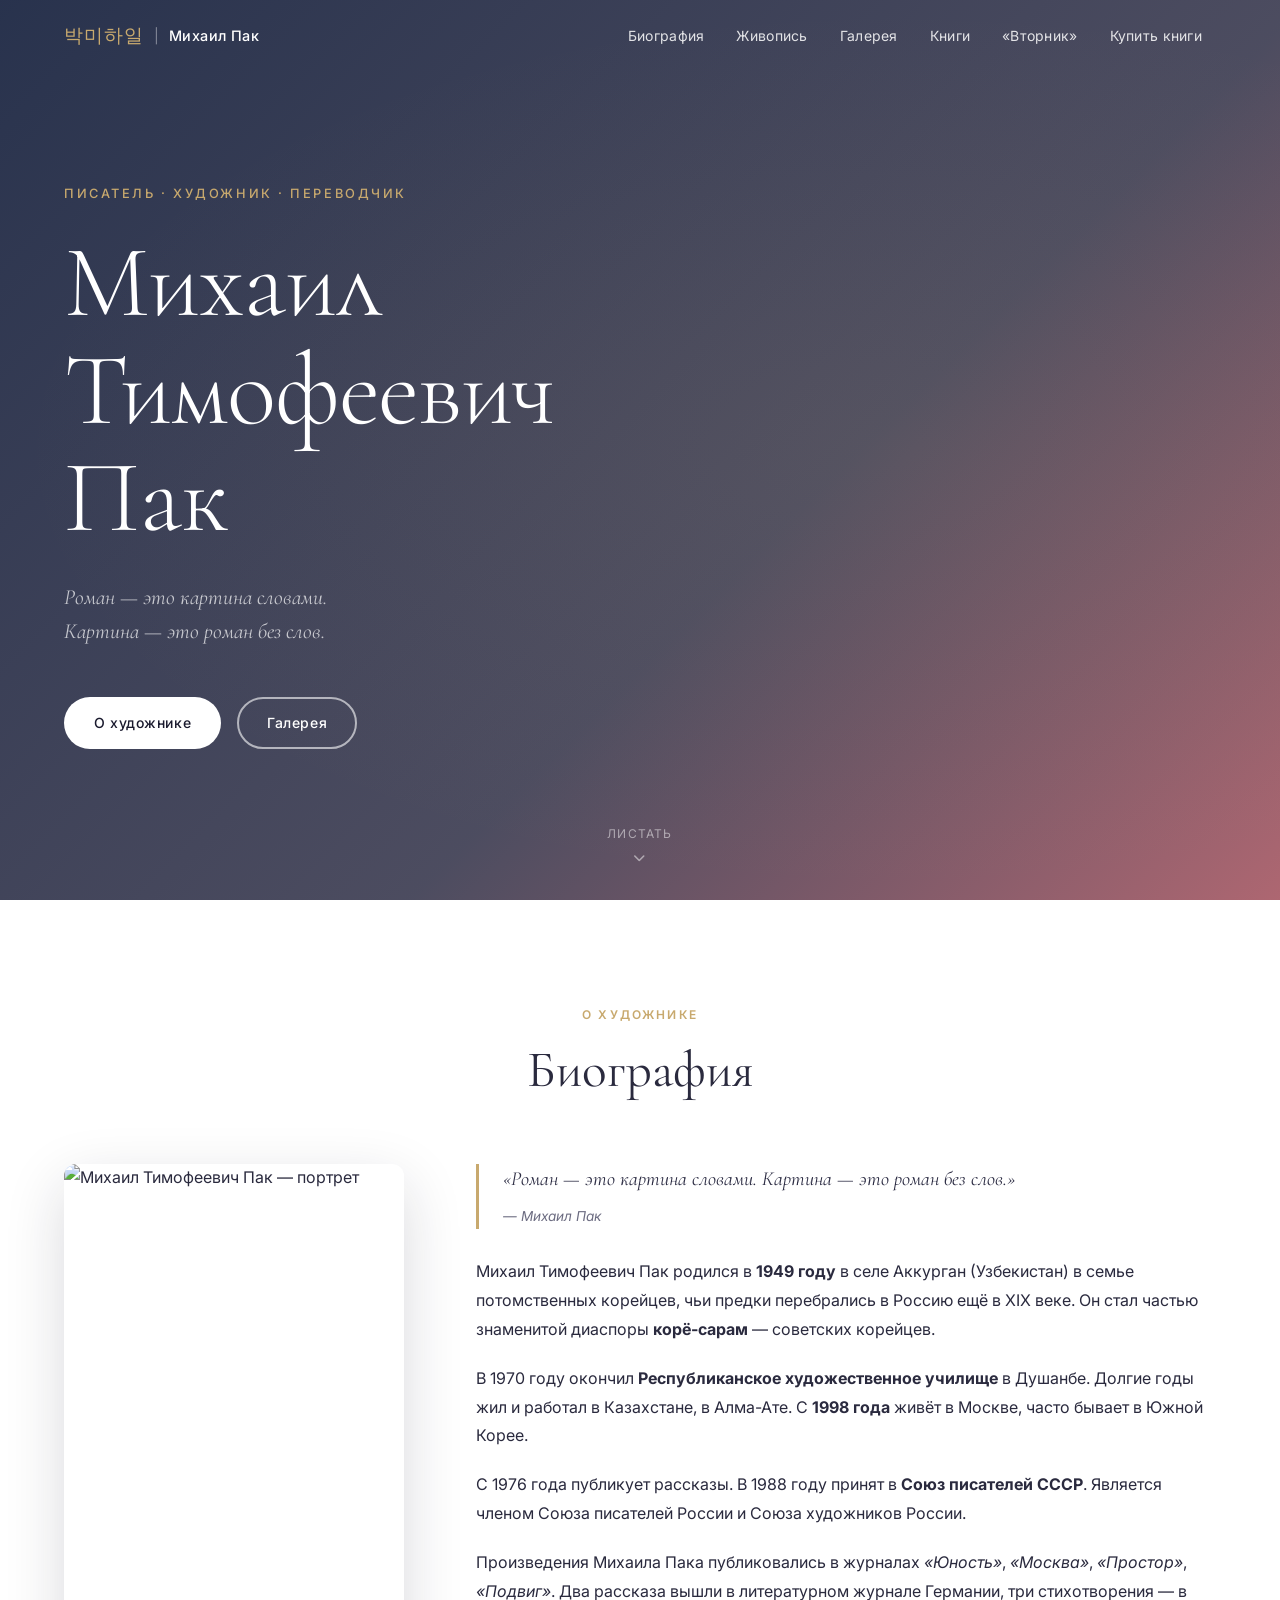
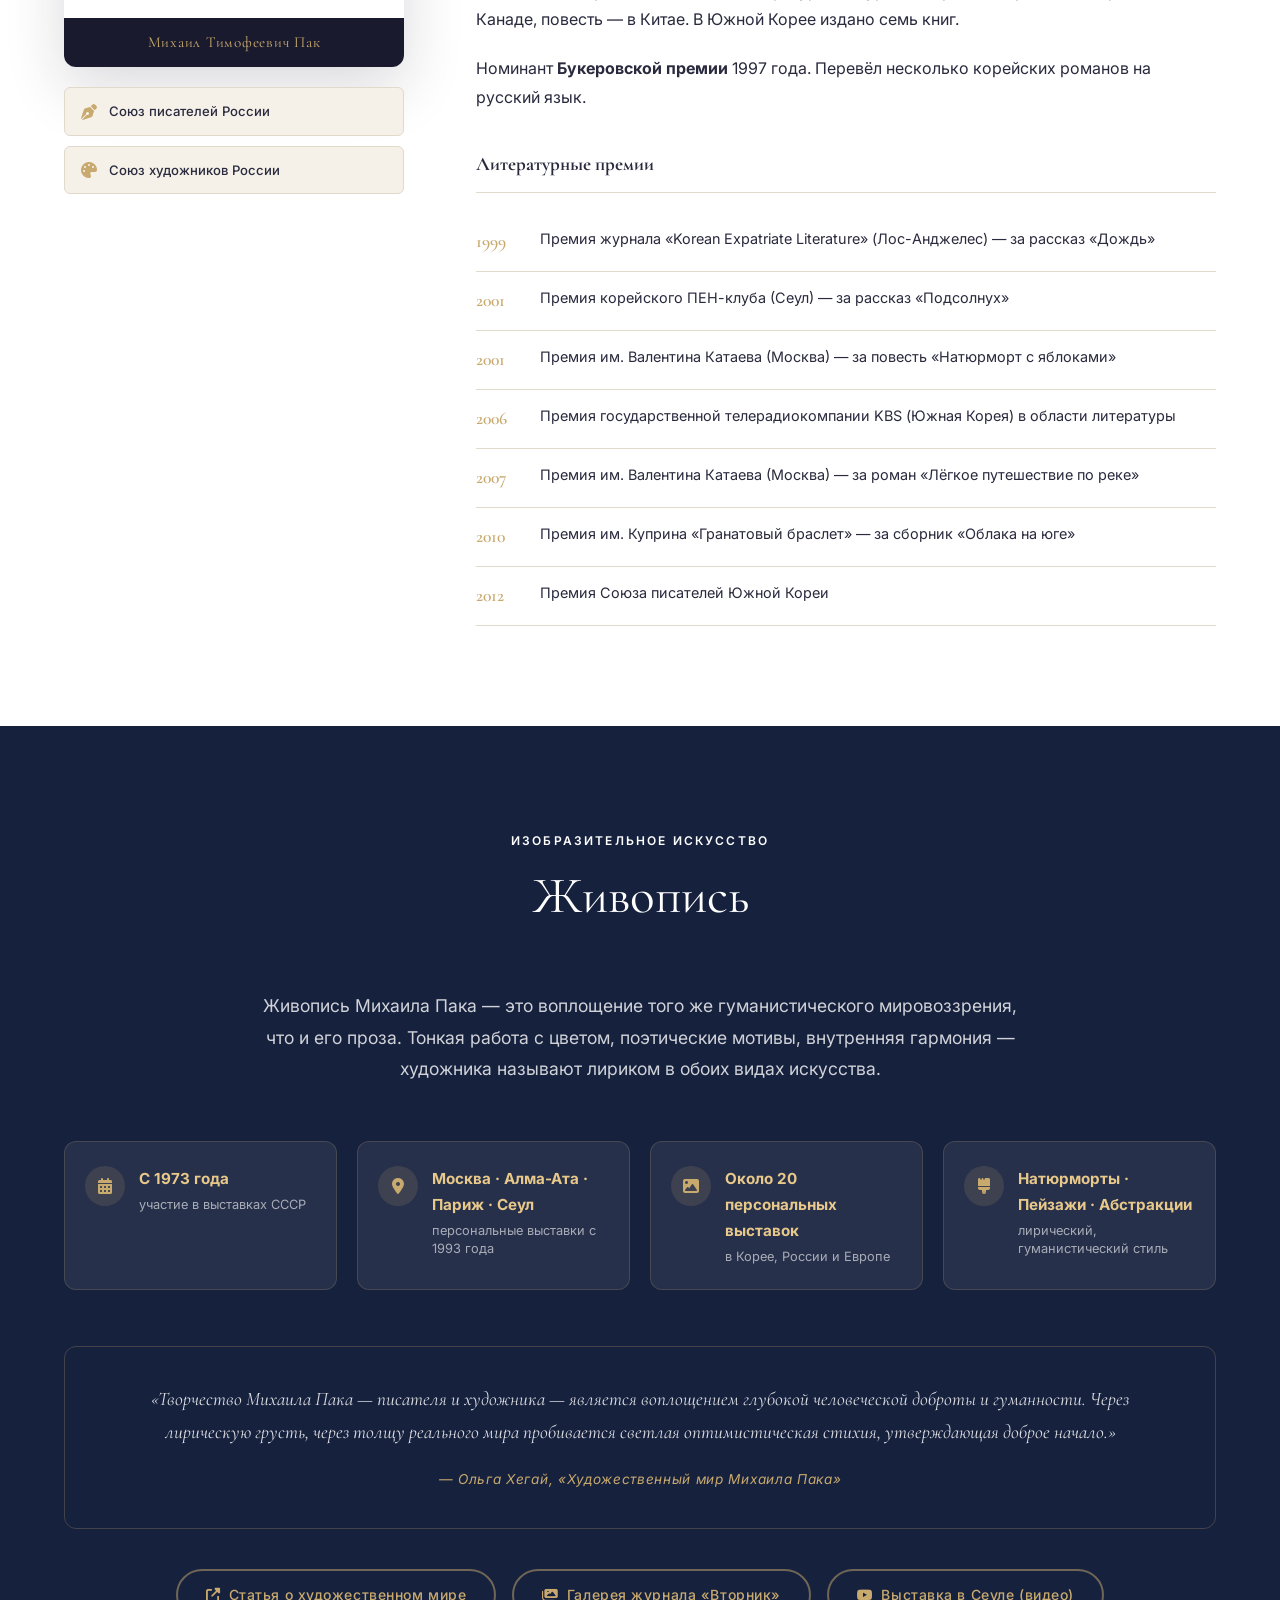
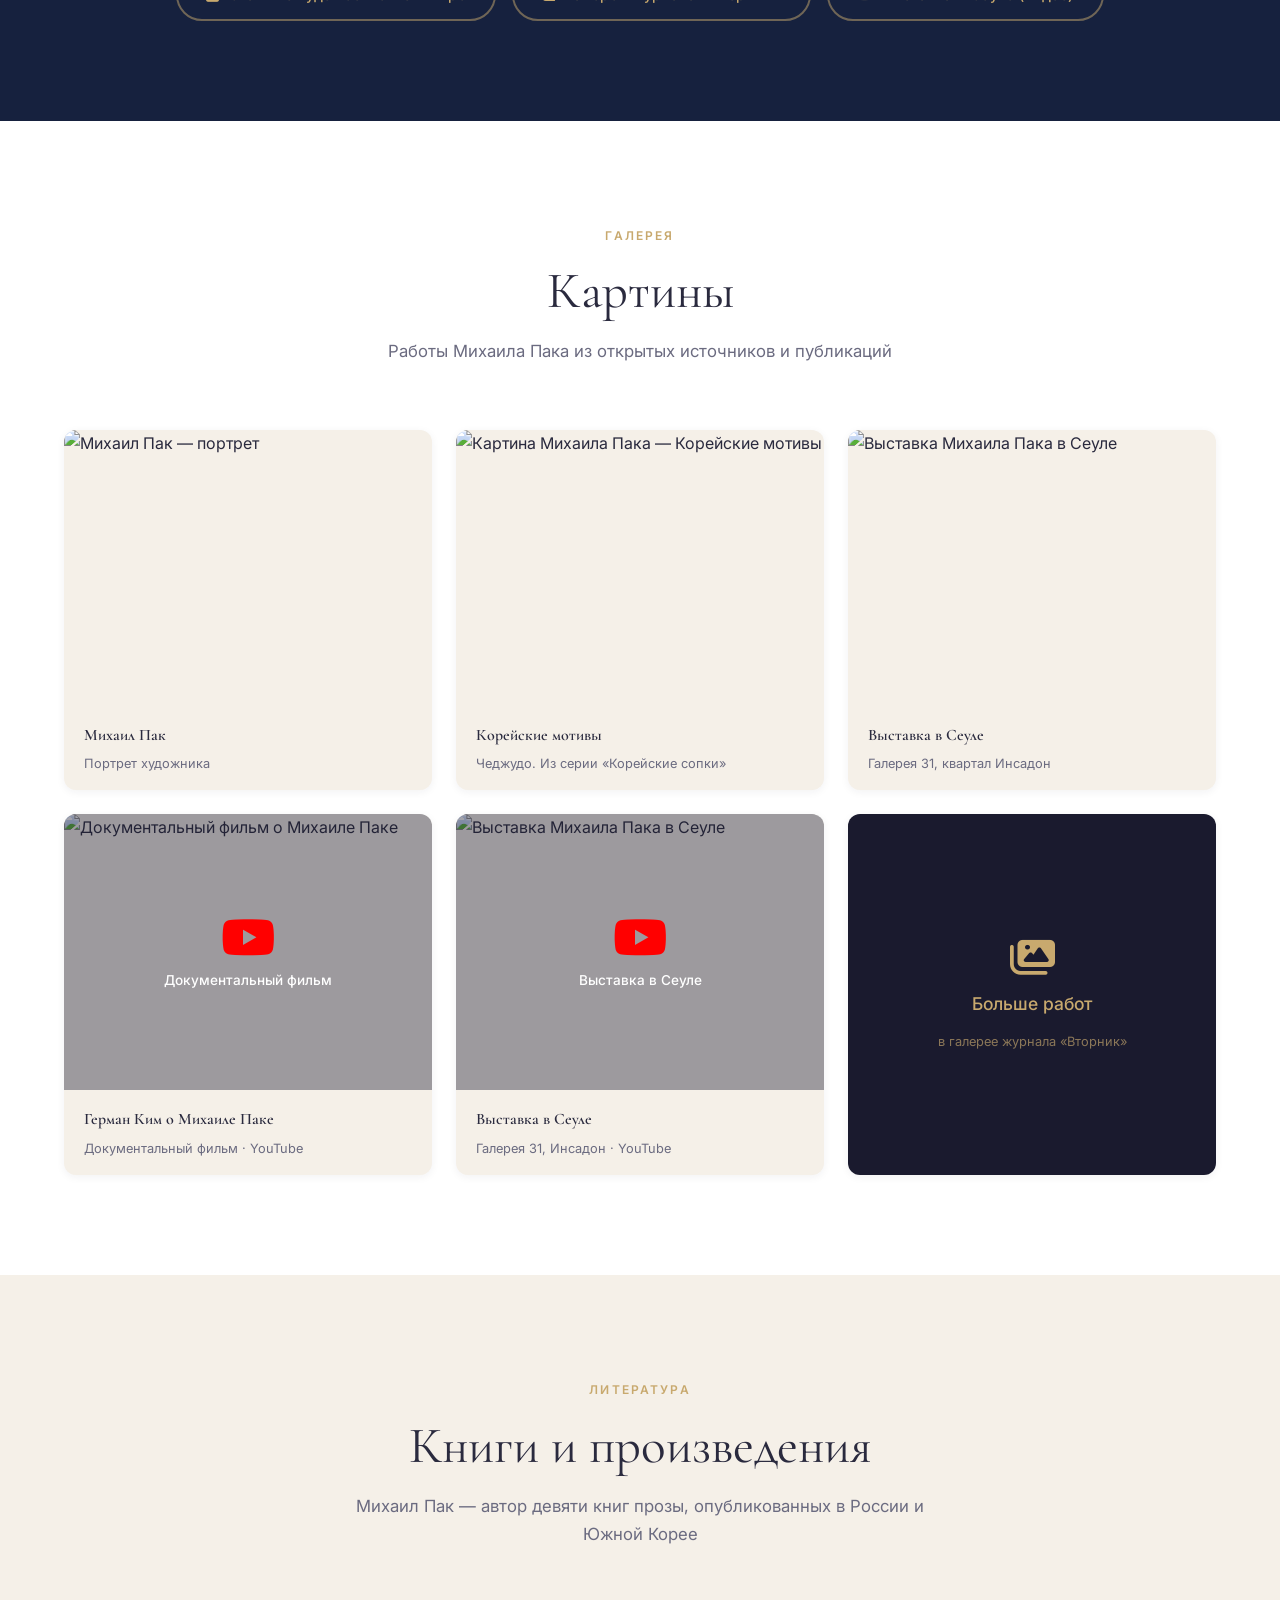
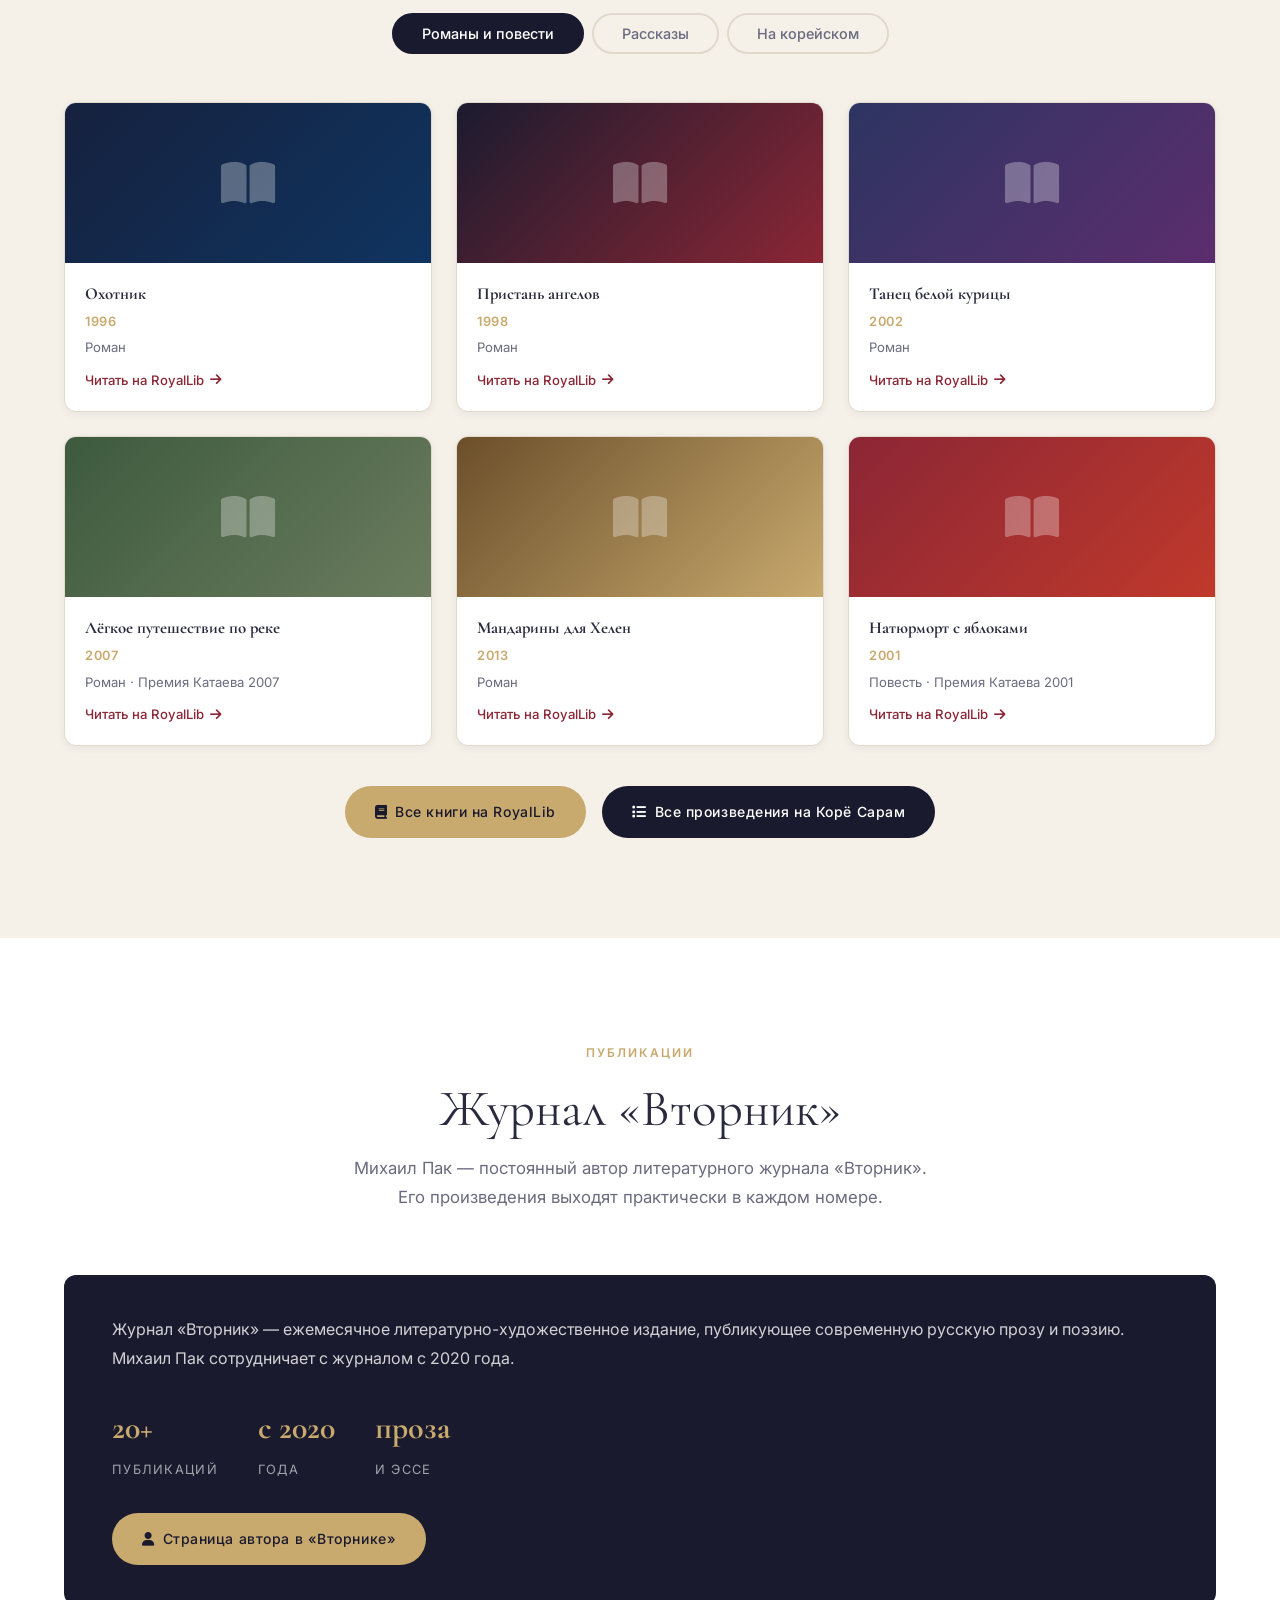
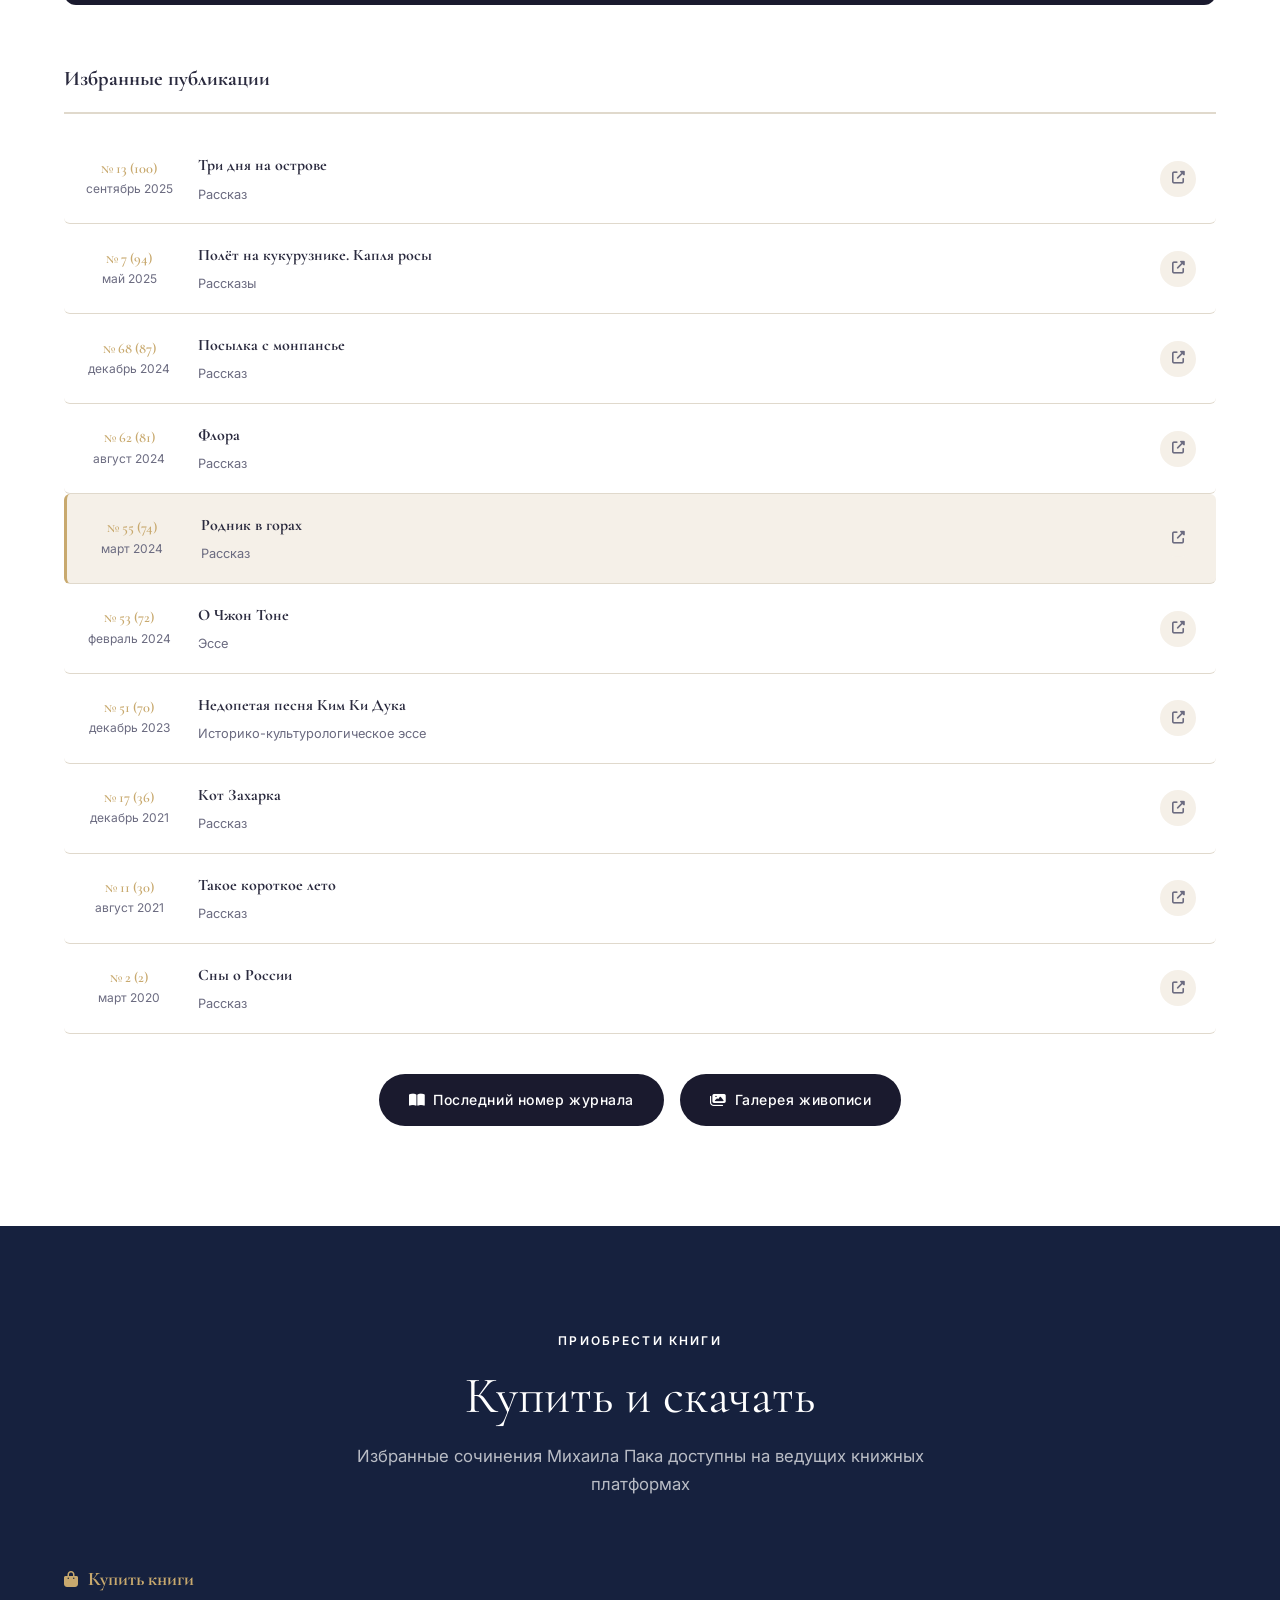
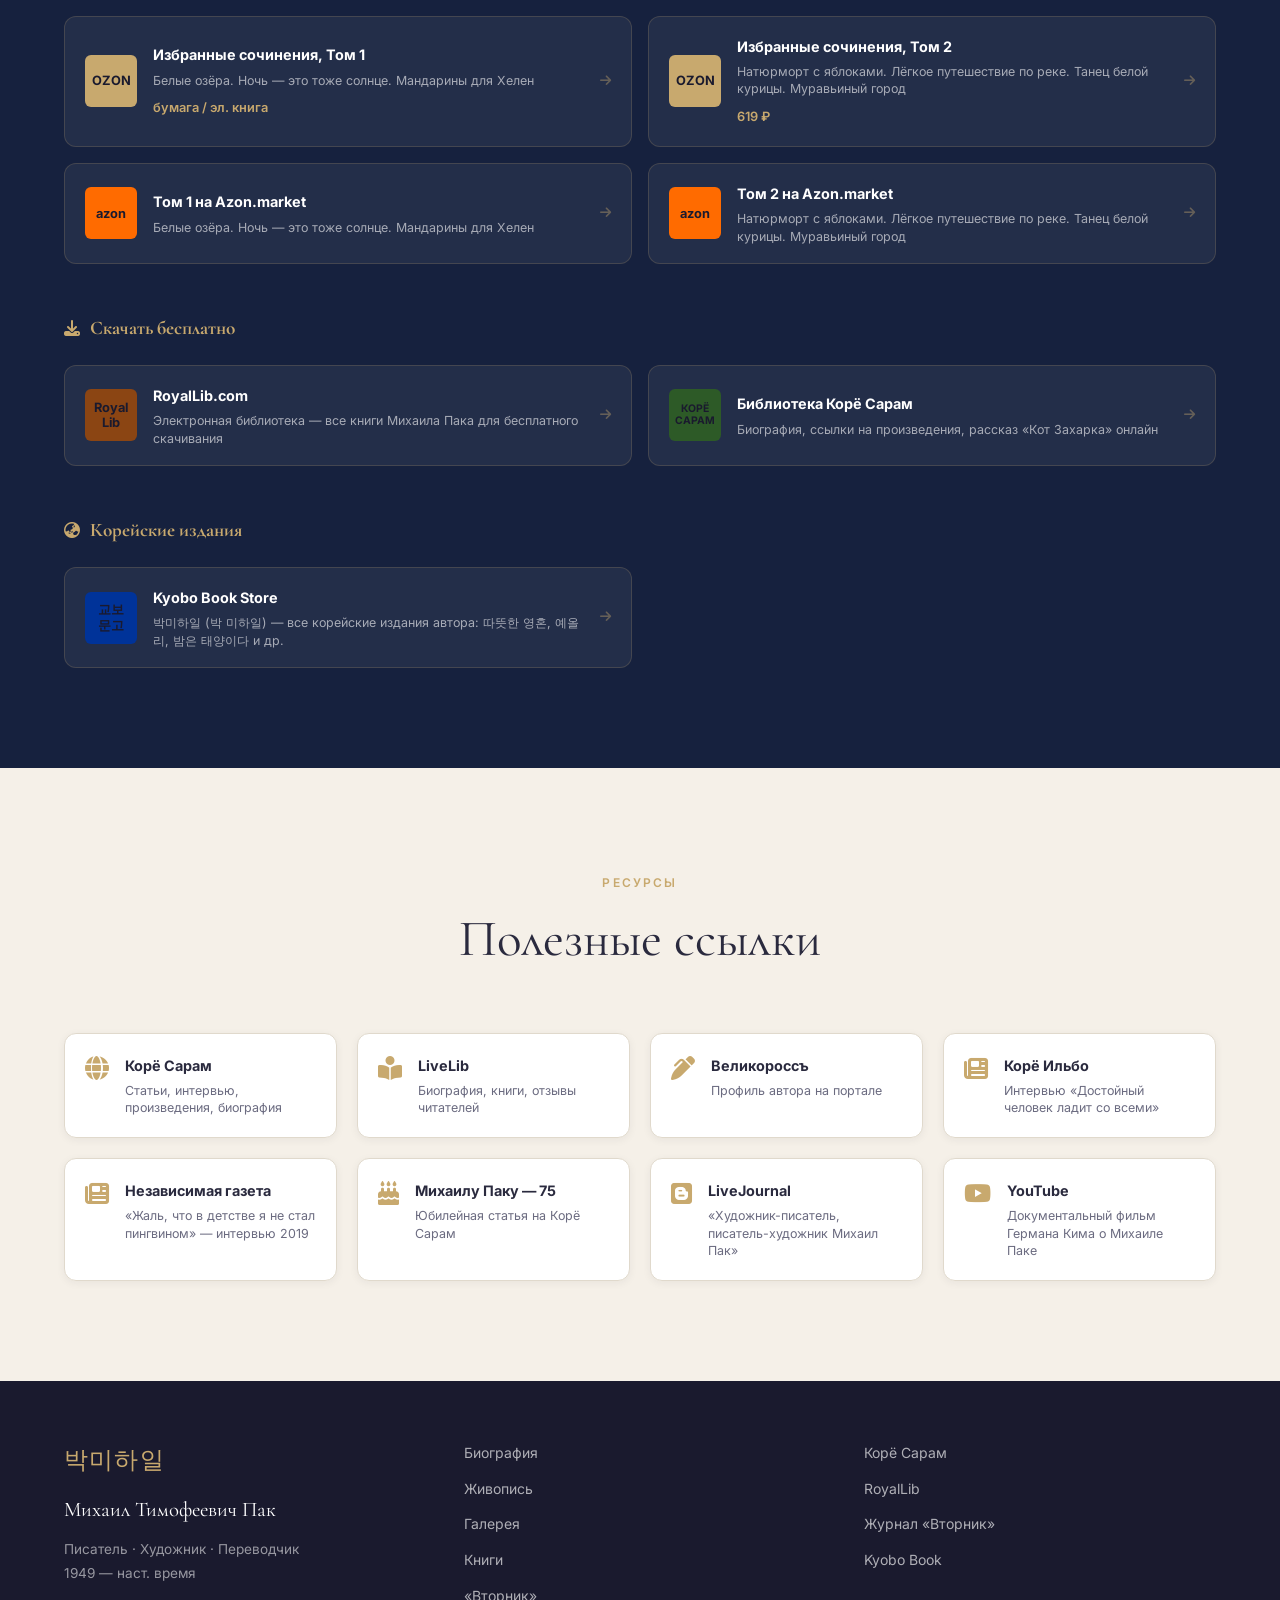
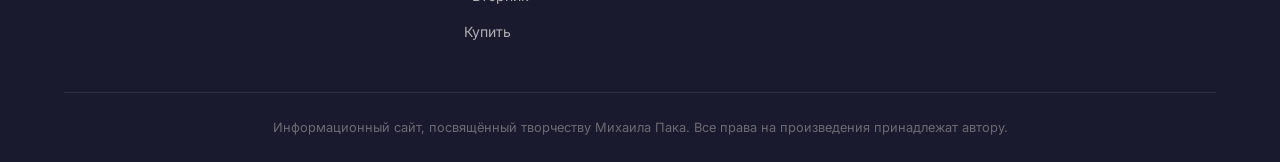
==== index.html @ 11040a07 "Initial commit: сайт-портфолио Михаила Пака (писатель и художник) Co-authored-by: Qwen-Coder <qwen-c" ====
<!DOCTYPE html>
<html lang="ru">
<head>
  <meta charset="UTF-8" />
  <meta name="viewport" content="width=device-width, initial-scale=1.0" />
  <title>Михаил Пак — писатель и художник</title>
  <meta name="description" content="Михаил Тимофеевич Пак — российский корейский писатель и художник. Биография, галерея картин, литературные произведения, ссылки на публикации.">
  <link rel="preconnect" href="https://fonts.googleapis.com">
  <link rel="preconnect" href="https://fonts.gstatic.com" crossorigin>
  <link href="https://fonts.googleapis.com/css2?family=Cormorant+Garamond:ital,wght@0,300;0,400;0,500;0,600;1,300;1,400&family=Inter:wght@300;400;500;600&display=swap" rel="stylesheet">
  <link rel="stylesheet" href="https://cdn.jsdelivr.net/npm/@fortawesome/fontawesome-free@6.4.0/css/all.min.css">
  <link rel="stylesheet" href="css/style.css">
</head>
<body>

  <!-- NAVIGATION -->
  <header class="site-header" id="site-header">
    <nav class="nav-container">
      <a href="#hero" class="nav-logo">
        <span class="logo-kr">박미하일</span>
        <span class="logo-sep">|</span>
        <span class="logo-ru">Михаил Пак</span>
      </a>
      <button class="nav-toggle" id="nav-toggle" aria-label="Открыть меню">
        <span></span><span></span><span></span>
      </button>
      <ul class="nav-menu" id="nav-menu">
        <li><a href="#about" class="nav-link">Биография</a></li>
        <li><a href="#art" class="nav-link">Живопись</a></li>
        <li><a href="#gallery" class="nav-link">Галерея</a></li>
        <li><a href="#books" class="nav-link">Книги</a></li>
        <li><a href="#vtornik" class="nav-link">«Вторник»</a></li>
        <li><a href="#buy" class="nav-link">Купить книги</a></li>
      </ul>
    </nav>
  </header>

  <!-- HERO -->
  <section class="hero" id="hero">
    <div class="hero-overlay"></div>
    <div class="hero-content">
      <p class="hero-tag">Писатель · Художник · Переводчик</p>
      <h1 class="hero-title">Михаил<br>Тимофеевич<br>Пак</h1>
      <p class="hero-sub">Роман — это картина словами.<br>Картина — это роман без слов.</p>
      <div class="hero-cta">
        <a href="#about" class="btn btn-light">О художнике</a>
        <a href="#gallery" class="btn btn-outline">Галерея</a>
      </div>
    </div>
    <div class="hero-scroll">
      <span>Листать</span>
      <i class="fas fa-chevron-down"></i>
    </div>
  </section>

  <!-- ABOUT -->
  <section class="section" id="about">
    <div class="container">
      <div class="section-header">
        <span class="section-tag">О художнике</span>
        <h2 class="section-title">Биография</h2>
      </div>
      <div class="about-grid">
        <div class="about-photo-col">
          <div class="about-photo-wrap">
            <img
              src="https://static.wixstatic.com/media/1dc050_b9bcbd909fa649528b1a3ca0d6bbe82b~mv2.jpg/v1/fill/w_420,h_600,al_c,q_85/Freckes.webp"
              alt="Михаил Тимофеевич Пак — портрет"
              class="about-photo"
              loading="lazy"
            />
            <div class="about-photo-caption">Михаил Тимофеевич Пак</div>
          </div>
          <div class="about-badges">
            <div class="badge">
              <i class="fas fa-pen-nib"></i>
              <span>Союз писателей России</span>
            </div>
            <div class="badge">
              <i class="fas fa-palette"></i>
              <span>Союз художников России</span>
            </div>
          </div>
        </div>

        <div class="about-text-col">
          <div class="about-quote">
            <blockquote>«Роман — это картина словами. Картина — это роман без слов.»</blockquote>
            <cite>— Михаил Пак</cite>
          </div>

          <p>Михаил Тимофеевич Пак родился в <strong>1949 году</strong> в селе Аккурган (Узбекистан) в семье потомственных корейцев, чьи предки перебрались в Россию ещё в XIX веке. Он стал частью знаменитой диаспоры <strong>корё-сарам</strong> — советских корейцев.</p>

          <p>В 1970 году окончил <strong>Республиканское художественное училище</strong> в Душанбе. Долгие годы жил и работал в Казахстане, в Алма-Ате. С <strong>1998 года</strong> живёт в Москве, часто бывает в Южной Корее.</p>

          <p>С 1976 года публикует рассказы. В 1988 году принят в <strong>Союз писателей СССР</strong>. Является членом Союза писателей России и Союза художников России.</p>

          <p>Произведения Михаила Пака публиковались в журналах <em>«Юность»</em>, <em>«Москва»</em>, <em>«Простор»</em>, <em>«Подвиг»</em>. Два рассказа вышли в литературном журнале Германии, три стихотворения — в Канаде, повесть — в Китае. В Южной Корее издано семь книг.</p>

          <p>Номинант <strong>Букеровской премии</strong> 1997 года. Перевёл несколько корейских романов на русский язык.</p>

          <div class="awards-grid">
            <h3 class="awards-title">Литературные премии</h3>
            <div class="award-item">
              <span class="award-year">1999</span>
              <span class="award-text">Премия журнала «Korean Expatriate Literature» (Лос-Анджелес) — за рассказ «Дождь»</span>
            </div>
            <div class="award-item">
              <span class="award-year">2001</span>
              <span class="award-text">Премия корейского ПЕН-клуба (Сеул) — за рассказ «Подсолнух»</span>
            </div>
            <div class="award-item">
              <span class="award-year">2001</span>
              <span class="award-text">Премия им. Валентина Катаева (Москва) — за повесть «Натюрморт с яблоками»</span>
            </div>
            <div class="award-item">
              <span class="award-year">2006</span>
              <span class="award-text">Премия государственной телерадиокомпании KBS (Южная Корея) в области литературы</span>
            </div>
            <div class="award-item">
              <span class="award-year">2007</span>
              <span class="award-text">Премия им. Валентина Катаева (Москва) — за роман «Лёгкое путешествие по реке»</span>
            </div>
            <div class="award-item">
              <span class="award-year">2010</span>
              <span class="award-text">Премия им. Куприна «Гранатовый браслет» — за сборник «Облака на юге»</span>
            </div>
            <div class="award-item">
              <span class="award-year">2012</span>
              <span class="award-text">Премия Союза писателей Южной Кореи</span>
            </div>
          </div>
        </div>
      </div>
    </div>
  </section>

  <!-- ART / PAINTING -->
  <section class="section section-dark" id="art">
    <div class="container">
      <div class="section-header section-header--light">
        <span class="section-tag">Изобразительное искусство</span>
        <h2 class="section-title">Живопись</h2>
      </div>
      <div class="art-intro">
        <p>Живопись Михаила Пака — это воплощение того же гуманистического мировоззрения, что и его проза. Тонкая работа с цветом, поэтические мотивы, внутренняя гармония — художника называют лириком в обоих видах искусства.</p>
      </div>
      <div class="art-facts">
        <div class="art-fact">
          <div class="art-fact-icon"><i class="fas fa-calendar-alt"></i></div>
          <div class="art-fact-body">
            <strong>С 1973 года</strong>
            <span>участие в выставках СССР</span>
          </div>
        </div>
        <div class="art-fact">
          <div class="art-fact-icon"><i class="fas fa-map-marker-alt"></i></div>
          <div class="art-fact-body">
            <strong>Москва · Алма-Ата · Париж · Сеул</strong>
            <span>персональные выставки с 1993 года</span>
          </div>
        </div>
        <div class="art-fact">
          <div class="art-fact-icon"><i class="fas fa-image"></i></div>
          <div class="art-fact-body">
            <strong>Около 20 персональных выставок</strong>
            <span>в Корее, России и Европе</span>
          </div>
        </div>
        <div class="art-fact">
          <div class="art-fact-icon"><i class="fas fa-brush"></i></div>
          <div class="art-fact-body">
            <strong>Натюрморты · Пейзажи · Абстракции</strong>
            <span>лирический, гуманистический стиль</span>
          </div>
        </div>
      </div>
      <div class="art-quote-wrap">
        <blockquote class="art-quote">
          «Творчество Михаила Пака — писателя и художника — является воплощением глубокой человеческой доброты и гуманности. Через лирическую грусть, через толщу реального мира пробивается светлая оптимистическая стихия, утверждающая доброе начало.»
        </blockquote>
        <cite>— Ольга Хегай, «Художественный мир Михаила Пака»</cite>
      </div>
      <div class="art-links">
        <a href="https://koryo-saram.site/hudozhestvennyj-mir-mihaila-paka/" target="_blank" rel="noopener" class="btn btn-outline-light">
          <i class="fas fa-external-link-alt"></i> Статья о художественном мире
        </a>
        <a href="https://www.vtornik.online/galereya" target="_blank" rel="noopener" class="btn btn-outline-light">
          <i class="fas fa-images"></i> Галерея журнала «Вторник»
        </a>
        <a href="https://www.youtube.com/watch?v=VClqwpkoSrY" target="_blank" rel="noopener" class="btn btn-outline-light">
          <i class="fab fa-youtube"></i> Выставка в Сеуле (видео)
        </a>
      </div>
    </div>
  </section>

  <!-- GALLERY -->
  <section class="section" id="gallery">
    <div class="container">
      <div class="section-header">
        <span class="section-tag">Галерея</span>
        <h2 class="section-title">Картины</h2>
        <p class="section-desc">Работы Михаила Пака из открытых источников и публикаций</p>
      </div>
      <div class="gallery-grid">

        <div class="gallery-item" data-title="Портрет художника" data-src="https://static.wixstatic.com/media/1dc050_b9bcbd909fa649528b1a3ca0d6bbe82b~mv2.jpg/v1/fill/w_800,h_1000,al_c,q_85/Freckes.webp">
          <div class="gallery-img-wrap">
            <img src="https://static.wixstatic.com/media/1dc050_b9bcbd909fa649528b1a3ca0d6bbe82b~mv2.jpg/v1/fill/w_420,h_500,al_c,q_80/Freckes.webp"
                 alt="Михаил Пак — портрет" loading="lazy">
            <div class="gallery-overlay">
              <i class="fas fa-expand-alt"></i>
            </div>
          </div>
          <div class="gallery-caption">
            <span class="gallery-caption-title">Михаил Пак</span>
            <span class="gallery-caption-sub">Портрет художника</span>
          </div>
        </div>

        <div class="gallery-item" data-title="Корейские мотивы. Чеджудо" data-src="https://koryo-saram.site/wp-content/uploads/2014/01/knigi2.jpg">
          <div class="gallery-img-wrap">
            <img src="https://koryo-saram.site/wp-content/uploads/2014/01/knigi2.jpg"
                 alt="Картина Михаила Пака — Корейские мотивы" loading="lazy">
            <div class="gallery-overlay">
              <i class="fas fa-expand-alt"></i>
            </div>
          </div>
          <div class="gallery-caption">
            <span class="gallery-caption-title">Корейские мотивы</span>
            <span class="gallery-caption-sub">Чеджудо. Из серии «Корейские сопки»</span>
          </div>
        </div>

        <div class="gallery-item" data-title="Обложка сборника «Избранные сочинения»" data-src="https://img.youtube.com/vi/VClqwpkoSrY/maxresdefault.jpg">
          <div class="gallery-img-wrap">
            <img src="https://img.youtube.com/vi/VClqwpkoSrY/sddefault.jpg"
                 alt="Выставка Михаила Пака в Сеуле" loading="lazy">
            <div class="gallery-overlay">
              <i class="fas fa-expand-alt"></i>
            </div>
          </div>
          <div class="gallery-caption">
            <span class="gallery-caption-title">Выставка в Сеуле</span>
            <span class="gallery-caption-sub">Галерея 31, квартал Инсадон</span>
          </div>
        </div>

        <div class="gallery-item" data-title="Обложка книги «Избранные сочинения»" data-src="https://library-koresaram.com/thumb/2/11S7-X6B7ESiJwp_9mbnIg/r/d/b2597120689.gif">
          <div class="gallery-img-wrap gallery-img-video">
            <a href="https://www.youtube.com/watch?v=w2b2vJv_j_w" target="_blank" rel="noopener" class="gallery-video-link">
              <img src="https://img.youtube.com/vi/w2b2vJv_j_w/hqdefault.jpg"
                   alt="Документальный фильм о Михаиле Паке" loading="lazy">
              <div class="gallery-overlay gallery-overlay-video">
                <i class="fab fa-youtube"></i>
                <span>Документальный фильм</span>
              </div>
            </a>
          </div>
          <div class="gallery-caption">
            <span class="gallery-caption-title">Герман Ким о Михаиле Паке</span>
            <span class="gallery-caption-sub">Документальный фильм · YouTube</span>
          </div>
        </div>

        <div class="gallery-item" data-title="Выставка в Сеуле, галерея Инсадон" data-src="https://img.youtube.com/vi/VClqwpkoSrY/maxresdefault.jpg">
          <div class="gallery-img-wrap gallery-img-video">
            <a href="https://www.youtube.com/watch?v=VClqwpkoSrY" target="_blank" rel="noopener" class="gallery-video-link">
              <img src="https://img.youtube.com/vi/VClqwpkoSrY/hqdefault.jpg"
                   alt="Выставка Михаила Пака в Сеуле" loading="lazy">
              <div class="gallery-overlay gallery-overlay-video">
                <i class="fab fa-youtube"></i>
                <span>Выставка в Сеуле</span>
              </div>
            </a>
          </div>
          <div class="gallery-caption">
            <span class="gallery-caption-title">Выставка в Сеуле</span>
            <span class="gallery-caption-sub">Галерея 31, Инсадон · YouTube</span>
          </div>
        </div>

        <div class="gallery-item gallery-item-more">
          <a href="https://www.vtornik.online/galereya" target="_blank" rel="noopener" class="gallery-more-link">
            <div class="gallery-more-inner">
              <i class="fas fa-images"></i>
              <span>Больше работ</span>
              <small>в галерее журнала «Вторник»</small>
            </div>
          </a>
        </div>

      </div>
    </div>
  </section>

  <!-- BOOKS -->
  <section class="section section-soft" id="books">
    <div class="container">
      <div class="section-header">
        <span class="section-tag">Литература</span>
        <h2 class="section-title">Книги и произведения</h2>
        <p class="section-desc">Михаил Пак — автор девяти книг прозы, опубликованных в России и Южной Корее</p>
      </div>

      <div class="books-tabs">
        <button class="tab-btn tab-btn--active" data-tab="novels">Романы и повести</button>
        <button class="tab-btn" data-tab="stories">Рассказы</button>
        <button class="tab-btn" data-tab="korean">На корейском</button>
      </div>

      <div class="tab-panel tab-panel--active" id="tab-novels">
        <div class="books-grid">
          <div class="book-card">
            <div class="book-cover book-cover--1">
              <i class="fas fa-book-open"></i>
            </div>
            <div class="book-info">
              <h3>Охотник</h3>
              <span class="book-year">1996</span>
              <p>Роман</p>
              <a href="https://royallib.com/author/pak_mihail.html" target="_blank" rel="noopener" class="book-link">Читать на RoyalLib <i class="fas fa-arrow-right"></i></a>
            </div>
          </div>

          <div class="book-card">
            <div class="book-cover book-cover--2">
              <i class="fas fa-book-open"></i>
            </div>
            <div class="book-info">
              <h3>Пристань ангелов</h3>
              <span class="book-year">1998</span>
              <p>Роман</p>
              <a href="https://royallib.com/author/pak_mihail.html" target="_blank" rel="noopener" class="book-link">Читать на RoyalLib <i class="fas fa-arrow-right"></i></a>
            </div>
          </div>

          <div class="book-card">
            <div class="book-cover book-cover--3">
              <i class="fas fa-book-open"></i>
            </div>
            <div class="book-info">
              <h3>Танец белой курицы</h3>
              <span class="book-year">2002</span>
              <p>Роман</p>
              <a href="https://royallib.com/author/pak_mihail.html" target="_blank" rel="noopener" class="book-link">Читать на RoyalLib <i class="fas fa-arrow-right"></i></a>
            </div>
          </div>

          <div class="book-card">
            <div class="book-cover book-cover--4">
              <i class="fas fa-book-open"></i>
            </div>
            <div class="book-info">
              <h3>Лёгкое путешествие по реке</h3>
              <span class="book-year">2007</span>
              <p>Роман · Премия Катаева 2007</p>
              <a href="https://royallib.com/author/pak_mihail.html" target="_blank" rel="noopener" class="book-link">Читать на RoyalLib <i class="fas fa-arrow-right"></i></a>
            </div>
          </div>

          <div class="book-card">
            <div class="book-cover book-cover--5">
              <i class="fas fa-book-open"></i>
            </div>
            <div class="book-info">
              <h3>Мандарины для Хелен</h3>
              <span class="book-year">2013</span>
              <p>Роман</p>
              <a href="https://royallib.com/author/pak_mihail.html" target="_blank" rel="noopener" class="book-link">Читать на RoyalLib <i class="fas fa-arrow-right"></i></a>
            </div>
          </div>

          <div class="book-card">
            <div class="book-cover book-cover--6">
              <i class="fas fa-book-open"></i>
            </div>
            <div class="book-info">
              <h3>Натюрморт с яблоками</h3>
              <span class="book-year">2001</span>
              <p>Повесть · Премия Катаева 2001</p>
              <a href="https://royallib.com/author/pak_mihail.html" target="_blank" rel="noopener" class="book-link">Читать на RoyalLib <i class="fas fa-arrow-right"></i></a>
            </div>
          </div>
        </div>
        <div class="books-more">
          <a href="https://royallib.com/author/pak_mihail.html" target="_blank" rel="noopener" class="btn btn-primary">
            <i class="fas fa-book"></i> Все книги на RoyalLib
          </a>
          <a href="https://koryo-saram.site/proizvedeniya-mihaila-paka/" target="_blank" rel="noopener" class="btn btn-secondary">
            <i class="fas fa-list"></i> Все произведения на Корё Сарам
          </a>
        </div>
      </div>

      <div class="tab-panel" id="tab-stories">
        <div class="stories-list">
          <div class="story-item">
            <div class="story-dot"></div>
            <div class="story-body">
              <h4>Дождь</h4>
              <span>Рассказ · Премия журнала «Korean Expatriate Literature», Лос-Анджелес, 1999</span>
            </div>
          </div>
          <div class="story-item">
            <div class="story-dot"></div>
            <div class="story-body">
              <h4>Подсолнух</h4>
              <span>Рассказ · Премия корейского ПЕН-клуба, Сеул, 2001</span>
            </div>
          </div>
          <div class="story-item">
            <div class="story-dot"></div>
            <div class="story-body">
              <h4>Кот Захарка</h4>
              <span>Рассказ · Журнал «Вторник» №17 (36), декабрь 2021</span>
              <a href="https://library-koresaram.com/shop/product/pak-mihail-pisatel-i-hudozhnik" target="_blank" rel="noopener">Читать онлайн →</a>
            </div>
          </div>
          <div class="story-item">
            <div class="story-dot"></div>
            <div class="story-body">
              <h4>Такое короткое лето</h4>
              <span>Рассказ · Журнал «Вторник» №11 (30), август 2021</span>
              <a href="https://koryo-saram.site/mihail-pak-takoe-korotkoe-leto/" target="_blank" rel="noopener">Читать онлайн →</a>
            </div>
          </div>
          <div class="story-item">
            <div class="story-dot"></div>
            <div class="story-body">
              <h4>Родник в горах</h4>
              <span>Рассказ · Журнал «Вторник» №55 (74), март 2024</span>
            </div>
          </div>
          <div class="story-item">
            <div class="story-dot"></div>
            <div class="story-body">
              <h4>Полёт на кукурузнике. Капля росы</h4>
              <span>Рассказы · Журнал «Вторник» №7 (94), май 2025</span>
              <a href="https://www.vtornik.online/News/94.03" target="_blank" rel="noopener">Читать онлайн →</a>
            </div>
          </div>
          <div class="story-item">
            <div class="story-dot"></div>
            <div class="story-body">
              <h4>Муравьиный город</h4>
              <span>Повесть</span>
              <a href="https://koryo-saram.site/proizvedeniya-mihaila-paka/" target="_blank" rel="noopener">Читать на Корё Сарам →</a>
            </div>
          </div>
          <div class="story-item">
            <div class="story-dot"></div>
            <div class="story-body">
              <h4>Смеющийся человечек Хондо</h4>
              <span>Роман · 2014</span>
            </div>
          </div>
        </div>
        <div class="books-more">
          <a href="https://koryo-saram.site/proizvedeniya-mihaila-paka/" target="_blank" rel="noopener" class="btn btn-primary">
            <i class="fas fa-list"></i> Все произведения на Корё Сарам
          </a>
        </div>
      </div>

      <div class="tab-panel" id="tab-korean">
        <div class="korean-intro">
          <p>В Южной Корее вышло <strong>7 книг</strong> Михаила Пака (박미하일). Издания выходят на корейском языке в издательствах, специализирующихся на диаспорной литературе.</p>
        </div>
        <div class="books-grid">
          <div class="book-card">
            <div class="book-cover book-cover-kr">
              <span class="kr-text">따뜻한 영혼</span>
            </div>
            <div class="book-info">
              <h3>따뜻한 영혼</h3>
              <p class="book-transliteration">«Тёплая душа»</p>
              <a href="https://store.kyobobook.co.kr/person/detail/1113387501" target="_blank" rel="noopener" class="book-link">Kyobo Book <i class="fas fa-arrow-right"></i></a>
            </div>
          </div>
          <div class="book-card">
            <div class="book-cover book-cover-kr">
              <span class="kr-text">예올리</span>
            </div>
            <div class="book-info">
              <h3>예올리</h3>
              <p class="book-transliteration">«Эолли» — «Книга года»</p>
              <a href="https://store.kyobobook.co.kr/person/detail/1113387501" target="_blank" rel="noopener" class="book-link">Kyobo Book <i class="fas fa-arrow-right"></i></a>
            </div>
          </div>
          <div class="book-card">
            <div class="book-cover book-cover-kr">
              <span class="kr-text">밤은 태양이다</span>
            </div>
            <div class="book-info">
              <h3>밤은 태양이다</h3>
              <p class="book-transliteration">«Ночь — это тоже солнце»</p>
              <a href="https://product.kyobobook.co.kr/detail/S000001971333" target="_blank" rel="noopener" class="book-link">Kyobo Book <i class="fas fa-arrow-right"></i></a>
            </div>
          </div>
          <div class="book-card">
            <div class="book-cover book-cover-kr">
              <span class="kr-text">사과가 있는 풍경</span>
            </div>
            <div class="book-info">
              <h3>사과가 있는 풍경</h3>
              <p class="book-transliteration">«Пейзаж с яблоком»</p>
              <a href="https://product.kyobobook.co.kr/detail/S000001971329" target="_blank" rel="noopener" class="book-link">Kyobo Book <i class="fas fa-arrow-right"></i></a>
            </div>
          </div>
        </div>
        <div class="books-more">
          <a href="https://store.kyobobook.co.kr/person/detail/1113387501" target="_blank" rel="noopener" class="btn btn-primary">
            <i class="fas fa-book"></i> Все книги на Kyobo Book Store
          </a>
        </div>
      </div>
    </div>
  </section>

  <!-- VTORNIK -->
  <section class="section" id="vtornik">
    <div class="container">
      <div class="section-header">
        <span class="section-tag">Публикации</span>
        <h2 class="section-title">Журнал «Вторник»</h2>
        <p class="section-desc">Михаил Пак — постоянный автор литературного журнала «Вторник». Его произведения выходят практически в каждом номере.</p>
      </div>

      <div class="vtornik-hero">
        <div class="vtornik-info">
          <p>Журнал «Вторник» — ежемесячное литературно-художественное издание, публикующее современную русскую прозу и поэзию. Михаил Пак сотрудничает с журналом с 2020 года.</p>
          <div class="vtornik-stat">
            <div class="vt-stat">
              <strong>20+</strong>
              <span>публикаций</span>
            </div>
            <div class="vt-stat">
              <strong>с 2020</strong>
              <span>года</span>
            </div>
            <div class="vt-stat">
              <strong>проза</strong>
              <span>и эссе</span>
            </div>
          </div>
          <a href="https://www.vtornik.online/autors/%D0%BF%D0%B0%D0%BA" target="_blank" rel="noopener" class="btn btn-primary">
            <i class="fas fa-user"></i> Страница автора в «Вторнике»
          </a>
        </div>
      </div>

      <div class="vtornik-grid">
        <h3 class="vtornik-issues-title">Избранные публикации</h3>

        <div class="vtornik-issue">
          <div class="vt-issue-num">№ 13 (100)<br><small>сентябрь 2025</small></div>
          <div class="vt-issue-body">
            <h4>Три дня на острове</h4>
            <p>Рассказ</p>
          </div>
          <a href="https://www.vtornik.online/autors/%D0%BF%D0%B0%D0%BA" target="_blank" rel="noopener" class="vt-issue-link"><i class="fas fa-external-link-alt"></i></a>
        </div>

        <div class="vtornik-issue">
          <div class="vt-issue-num">№ 7 (94)<br><small>май 2025</small></div>
          <div class="vt-issue-body">
            <h4>Полёт на кукурузнике. Капля росы</h4>
            <p>Рассказы</p>
          </div>
          <a href="https://www.vtornik.online/News/94.03" target="_blank" rel="noopener" class="vt-issue-link"><i class="fas fa-external-link-alt"></i></a>
        </div>

        <div class="vtornik-issue">
          <div class="vt-issue-num">№ 68 (87)<br><small>декабрь 2024</small></div>
          <div class="vt-issue-body">
            <h4>Посылка с монпансье</h4>
            <p>Рассказ</p>
          </div>
          <a href="https://www.vtornik.online/autors/%D0%BF%D0%B0%D0%BA" target="_blank" rel="noopener" class="vt-issue-link"><i class="fas fa-external-link-alt"></i></a>
        </div>

        <div class="vtornik-issue">
          <div class="vt-issue-num">№ 62 (81)<br><small>август 2024</small></div>
          <div class="vt-issue-body">
            <h4>Флора</h4>
            <p>Рассказ</p>
          </div>
          <a href="https://www.vtornik.online/autors/%D0%BF%D0%B0%D0%BA" target="_blank" rel="noopener" class="vt-issue-link"><i class="fas fa-external-link-alt"></i></a>
        </div>

        <div class="vtornik-issue vtornik-issue--highlight">
          <div class="vt-issue-num">№ 55 (74)<br><small>март 2024</small></div>
          <div class="vt-issue-body">
            <h4>Родник в горах</h4>
            <p>Рассказ</p>
          </div>
          <a href="https://www.vtornik.online/vtornikmag/%E2%84%96-55-(74)-%D0%BC%D0%B0%D1%80%D1%82-2024" target="_blank" rel="noopener" class="vt-issue-link"><i class="fas fa-external-link-alt"></i></a>
        </div>

        <div class="vtornik-issue">
          <div class="vt-issue-num">№ 53 (72)<br><small>февраль 2024</small></div>
          <div class="vt-issue-body">
            <h4>О Чжон Тоне</h4>
            <p>Эссе</p>
          </div>
          <a href="https://www.vtornik.online/autors/%D0%BF%D0%B0%D0%BA" target="_blank" rel="noopener" class="vt-issue-link"><i class="fas fa-external-link-alt"></i></a>
        </div>

        <div class="vtornik-issue">
          <div class="vt-issue-num">№ 51 (70)<br><small>декабрь 2023</small></div>
          <div class="vt-issue-body">
            <h4>Недопетая песня Ким Ки Дука</h4>
            <p>Историко-культурологическое эссе</p>
          </div>
          <a href="https://www.vtornik.online/News/70.09" target="_blank" rel="noopener" class="vt-issue-link"><i class="fas fa-external-link-alt"></i></a>
        </div>

        <div class="vtornik-issue">
          <div class="vt-issue-num">№ 17 (36)<br><small>декабрь 2021</small></div>
          <div class="vt-issue-body">
            <h4>Кот Захарка</h4>
            <p>Рассказ</p>
          </div>
          <a href="https://www.vtornik.online/autors/%D0%BF%D0%B0%D0%BA" target="_blank" rel="noopener" class="vt-issue-link"><i class="fas fa-external-link-alt"></i></a>
        </div>

        <div class="vtornik-issue">
          <div class="vt-issue-num">№ 11 (30)<br><small>август 2021</small></div>
          <div class="vt-issue-body">
            <h4>Такое короткое лето</h4>
            <p>Рассказ</p>
          </div>
          <a href="https://koryo-saram.site/mihail-pak-takoe-korotkoe-leto/" target="_blank" rel="noopener" class="vt-issue-link"><i class="fas fa-external-link-alt"></i></a>
        </div>

        <div class="vtornik-issue">
          <div class="vt-issue-num">№ 2 (2)<br><small>март 2020</small></div>
          <div class="vt-issue-body">
            <h4>Сны о России</h4>
            <p>Рассказ</p>
          </div>
          <a href="https://www.vtornik.online/autors/%D0%BF%D0%B0%D0%BA" target="_blank" rel="noopener" class="vt-issue-link"><i class="fas fa-external-link-alt"></i></a>
        </div>

      </div>

      <div class="vtornik-footer">
        <a href="https://www.vtornik.online/vtornikmag/%E2%84%96-7-(94)-%D0%BC%D0%B0%D0%B9-2025" target="_blank" rel="noopener" class="btn btn-secondary">
          <i class="fas fa-book-open"></i> Последний номер журнала
        </a>
        <a href="https://www.vtornik.online/galereya" target="_blank" rel="noopener" class="btn btn-secondary">
          <i class="fas fa-images"></i> Галерея живописи
        </a>
      </div>
    </div>
  </section>

  <!-- BUY -->
  <section class="section section-dark" id="buy">
    <div class="container">
      <div class="section-header section-header--light">
        <span class="section-tag">Приобрести книги</span>
        <h2 class="section-title">Купить и скачать</h2>
        <p class="section-desc" style="color:rgba(255,255,255,0.7)">Избранные сочинения Михаила Пака доступны на ведущих книжных платформах</p>
      </div>

      <div class="buy-grid">

        <div class="buy-section">
          <h3 class="buy-section-title"><i class="fas fa-shopping-bag"></i> Купить книги</h3>
          <div class="buy-cards">

            <a href="https://www.ozon.ru/product/belye-ozera-noch-eto-tozhe-solntse-mandariny-dlya-helen-izbrannye-sochineniya-t-1-pak-mihail-3392160876/" target="_blank" rel="noopener" class="buy-card">
              <div class="buy-card-logo">OZON</div>
              <div class="buy-card-body">
                <strong>Избранные сочинения, Том 1</strong>
                <span>Белые озёра. Ночь — это тоже солнце. Мандарины для Хелен</span>
                <div class="buy-price">бумага / эл. книга</div>
              </div>
              <i class="fas fa-arrow-right"></i>
            </a>

            <a href="https://www.ozon.ru/product/natyurmort-s-yablokami-legkoe-puteshestvie-po-reke-tanets-beloy-kuritsy-muravinyy-gorod-t-2-3503256498/" target="_blank" rel="noopener" class="buy-card">
              <div class="buy-card-logo">OZON</div>
              <div class="buy-card-body">
                <strong>Избранные сочинения, Том 2</strong>
                <span>Натюрморт с яблоками. Лёгкое путешествие по реке. Танец белой курицы. Муравьиный город</span>
                <div class="buy-price">619 ₽</div>
              </div>
              <i class="fas fa-arrow-right"></i>
            </a>

            <a href="https://azon.market/belye-ozera-noch-jeto-tozhe-solnce-mandariny-dlja-helen-iz-id-3075829" target="_blank" rel="noopener" class="buy-card">
              <div class="buy-card-logo" style="background:#ff6b00;">azon</div>
              <div class="buy-card-body">
                <strong>Том 1 на Azon.market</strong>
                <span>Белые озёра. Ночь — это тоже солнце. Мандарины для Хелен</span>
              </div>
              <i class="fas fa-arrow-right"></i>
            </a>

            <a href="https://azon.market/knigi/natjurmort-s-jablokami-legkoe-puteshestvie-po-reke-tanec-belo-id-3085586" target="_blank" rel="noopener" class="buy-card">
              <div class="buy-card-logo" style="background:#ff6b00;">azon</div>
              <div class="buy-card-body">
                <strong>Том 2 на Azon.market</strong>
                <span>Натюрморт с яблоками. Лёгкое путешествие по реке. Танец белой курицы. Муравьиный город</span>
              </div>
              <i class="fas fa-arrow-right"></i>
            </a>

          </div>
        </div>

        <div class="buy-section">
          <h3 class="buy-section-title"><i class="fas fa-download"></i> Скачать бесплатно</h3>
          <div class="buy-cards">

            <a href="https://royallib.com/author/pak_mihail.html" target="_blank" rel="noopener" class="buy-card">
              <div class="buy-card-logo" style="background:#8b4513;">Royal<br>Lib</div>
              <div class="buy-card-body">
                <strong>RoyalLib.com</strong>
                <span>Электронная библиотека — все книги Михаила Пака для бесплатного скачивания</span>
              </div>
              <i class="fas fa-arrow-right"></i>
            </a>

            <a href="https://library-koresaram.com/shop/product/pak-mihail-pisatel-i-hudozhnik" target="_blank" rel="noopener" class="buy-card">
              <div class="buy-card-logo" style="background:#2d5a27;font-size:0.65rem;">КОРЁ<br>САРАМ</div>
              <div class="buy-card-body">
                <strong>Библиотека Корё Сарам</strong>
                <span>Биография, ссылки на произведения, рассказ «Кот Захарка» онлайн</span>
              </div>
              <i class="fas fa-arrow-right"></i>
            </a>

          </div>
        </div>

        <div class="buy-section">
          <h3 class="buy-section-title"><i class="fas fa-globe-asia"></i> Корейские издания</h3>
          <div class="buy-cards">

            <a href="https://store.kyobobook.co.kr/person/detail/1113387501" target="_blank" rel="noopener" class="buy-card">
              <div class="buy-card-logo" style="background:#003399;">교보<br>문고</div>
              <div class="buy-card-body">
                <strong>Kyobo Book Store</strong>
                <span>박미하일 (박 미하일) — все корейские издания автора: 따뜻한 영혼, 예올리, 밤은 태양이다 и др.</span>
              </div>
              <i class="fas fa-arrow-right"></i>
            </a>

          </div>
        </div>

      </div>
    </div>
  </section>

  <!-- LINKS -->
  <section class="section section-soft" id="links">
    <div class="container">
      <div class="section-header">
        <span class="section-tag">Ресурсы</span>
        <h2 class="section-title">Полезные ссылки</h2>
      </div>
      <div class="links-grid">
        <a href="https://koryo-saram.site/tag/mihail-pak/" target="_blank" rel="noopener" class="link-card">
          <i class="fas fa-globe"></i>
          <div>
            <strong>Корё Сарам</strong>
            <span>Статьи, интервью, произведения, биография</span>
          </div>
        </a>
        <a href="https://www.livelib.ru/author/1021617-mihail-pak" target="_blank" rel="noopener" class="link-card">
          <i class="fas fa-book-reader"></i>
          <div>
            <strong>LiveLib</strong>
            <span>Биография, книги, отзывы читателей</span>
          </div>
        </a>
        <a href="https://www.velykoross.ru/authors/all/author_1331/info/" target="_blank" rel="noopener" class="link-card">
          <i class="fas fa-pen-alt"></i>
          <div>
            <strong>Великороссъ</strong>
            <span>Профиль автора на портале</span>
          </div>
        </a>
        <a href="https://koreilbo.com/news/dostoynyy_chelovek_ladit_so_vsemi17/" target="_blank" rel="noopener" class="link-card">
          <i class="fas fa-newspaper"></i>
          <div>
            <strong>Корё Ильбо</strong>
            <span>Интервью «Достойный человек ладит со всеми»</span>
          </div>
        </a>
        <a href="https://www.ng.ru/person/2019-08-22/10_944_persona.html" target="_blank" rel="noopener" class="link-card">
          <i class="fas fa-newspaper"></i>
          <div>
            <strong>Независимая газета</strong>
            <span>«Жаль, что в детстве я не стал пингвином» — интервью 2019</span>
          </div>
        </a>
        <a href="https://koryo-saram.site/mihailu-paku-75/" target="_blank" rel="noopener" class="link-card">
          <i class="fas fa-birthday-cake"></i>
          <div>
            <strong>Михаилу Паку — 75</strong>
            <span>Юбилейная статья на Корё Сарам</span>
          </div>
        </a>
        <a href="https://krasninar.livejournal.com/144174.html" target="_blank" rel="noopener" class="link-card">
          <i class="fab fa-blogger"></i>
          <div>
            <strong>LiveJournal</strong>
            <span>«Художник-писатель, писатель-художник Михаил Пак»</span>
          </div>
        </a>
        <a href="https://www.youtube.com/watch?v=w2b2vJv_j_w" target="_blank" rel="noopener" class="link-card">
          <i class="fab fa-youtube"></i>
          <div>
            <strong>YouTube</strong>
            <span>Документальный фильм Германа Кима о Михаиле Паке</span>
          </div>
        </a>
      </div>
    </div>
  </section>

  <!-- FOOTER -->
  <footer class="site-footer">
    <div class="container">
      <div class="footer-inner">
        <div class="footer-brand">
          <span class="footer-kr">박미하일</span>
          <h2>Михаил Тимофеевич Пак</h2>
          <p>Писатель · Художник · Переводчик<br>1949 — наст. время</p>
        </div>
        <div class="footer-nav">
          <a href="#about">Биография</a>
          <a href="#art">Живопись</a>
          <a href="#gallery">Галерея</a>
          <a href="#books">Книги</a>
          <a href="#vtornik">«Вторник»</a>
          <a href="#buy">Купить</a>
        </div>
        <div class="footer-ext">
          <a href="https://koryo-saram.site/tag/mihail-pak/" target="_blank" rel="noopener">Корё Сарам</a>
          <a href="https://royallib.com/author/pak_mihail.html" target="_blank" rel="noopener">RoyalLib</a>
          <a href="https://www.vtornik.online/autors/%D0%BF%D0%B0%D0%BA" target="_blank" rel="noopener">Журнал «Вторник»</a>
          <a href="https://store.kyobobook.co.kr/person/detail/1113387501" target="_blank" rel="noopener">Kyobo Book</a>
        </div>
      </div>
      <div class="footer-bottom">
        <p>Информационный сайт, посвящённый творчеству Михаила Пака. Все права на произведения принадлежат автору.</p>
      </div>
    </div>
  </footer>

  <!-- LIGHTBOX -->
  <div class="lightbox" id="lightbox">
    <div class="lightbox-overlay" id="lightbox-overlay"></div>
    <div class="lightbox-content">
      <button class="lightbox-close" id="lightbox-close"><i class="fas fa-times"></i></button>
      <img src="" alt="" id="lightbox-img">
      <p class="lightbox-caption" id="lightbox-caption"></p>
    </div>
  </div>

  <script src="js/main.js"></script>
</body>
</html>
---- css/style.css ----
/* =====================================================
   МИХАИЛ ПАК — САЙТ-ПОРТФОЛИО
   Основные стили
   ===================================================== */

/* --- RESET & BASE --- */
*, *::before, *::after {
  box-sizing: border-box;
  margin: 0;
  padding: 0;
}

:root {
  /* Цветовая схема — тёплая, культурная, изысканная */
  --clr-ink:        #1a1a2e;
  --clr-charcoal:   #2d2d44;
  --clr-dark:       #16213e;
  --clr-warm:       #c8a96e;        /* золотистый акцент */
  --clr-warm-light: #e8c98a;
  --clr-red:        #8b2635;        /* корейский красный */
  --clr-sage:       #6b7c5e;        /* оливковый */
  --clr-cream:      #faf7f2;
  --clr-soft:       #f5f0e8;
  --clr-white:      #ffffff;
  --clr-text:       #2a2a3e;
  --clr-text-muted: #6b6b80;
  --clr-border:     #e0d9cc;

  /* Типографика */
  --ff-serif:   'Cormorant Garamond', 'Georgia', serif;
  --ff-sans:    'Inter', 'system-ui', sans-serif;

  /* Размеры */
  --nav-h:     72px;
  --max-w:     1200px;
  --radius:    12px;
  --radius-sm: 6px;

  /* Тени */
  --shadow-sm:  0 2px 8px rgba(26,26,46,.06);
  --shadow-md:  0 8px 24px rgba(26,26,46,.1);
  --shadow-lg:  0 20px 60px rgba(26,26,46,.16);

  --transition: 0.3s ease;
}

html {
  scroll-behavior: smooth;
  font-size: 16px;
}

body {
  font-family: var(--ff-sans);
  color: var(--clr-text);
  background: var(--clr-white);
  line-height: 1.7;
  overflow-x: hidden;
}

img { max-width: 100%; height: auto; display: block; }
a   { color: inherit; text-decoration: none; }

/* --- UTILITY --- */
.container {
  max-width: var(--max-w);
  margin: 0 auto;
  padding: 0 24px;
}

.btn {
  display: inline-flex;
  align-items: center;
  gap: 8px;
  padding: 12px 28px;
  border-radius: 50px;
  font-family: var(--ff-sans);
  font-size: 0.875rem;
  font-weight: 500;
  letter-spacing: 0.04em;
  cursor: pointer;
  transition: var(--transition);
  border: 2px solid transparent;
  white-space: nowrap;
}
.btn-primary {
  background: var(--clr-warm);
  color: var(--clr-ink);
}
.btn-primary:hover {
  background: var(--clr-warm-light);
  transform: translateY(-2px);
  box-shadow: var(--shadow-md);
}
.btn-secondary {
  background: var(--clr-ink);
  color: var(--clr-white);
}
.btn-secondary:hover {
  background: var(--clr-charcoal);
  transform: translateY(-2px);
  box-shadow: var(--shadow-md);
}
.btn-light {
  background: var(--clr-white);
  color: var(--clr-ink);
}
.btn-light:hover {
  background: var(--clr-cream);
  transform: translateY(-2px);
}
.btn-outline {
  background: transparent;
  border-color: rgba(255,255,255,0.6);
  color: var(--clr-white);
}
.btn-outline:hover {
  background: rgba(255,255,255,0.15);
  border-color: var(--clr-white);
}
.btn-outline-light {
  background: transparent;
  border-color: rgba(200,169,110,0.5);
  color: var(--clr-warm);
}
.btn-outline-light:hover {
  background: rgba(200,169,110,0.12);
  border-color: var(--clr-warm);
  transform: translateY(-2px);
}

/* --- NAVIGATION --- */
.site-header {
  position: fixed;
  top: 0;
  left: 0;
  right: 0;
  z-index: 100;
  height: var(--nav-h);
  transition: background var(--transition), box-shadow var(--transition);
  background: transparent;
}
.site-header.scrolled {
  background: rgba(26,26,46,0.95);
  backdrop-filter: blur(12px);
  box-shadow: 0 2px 20px rgba(0,0,0,0.3);
}

.nav-container {
  max-width: var(--max-w);
  margin: 0 auto;
  padding: 0 24px;
  height: 100%;
  display: flex;
  align-items: center;
  justify-content: space-between;
  gap: 24px;
}

.nav-logo {
  display: flex;
  align-items: center;
  gap: 10px;
  color: var(--clr-white);
  font-size: 0.9rem;
}
.logo-kr {
  font-family: var(--ff-serif);
  font-size: 1.2rem;
  color: var(--clr-warm);
  letter-spacing: 0.05em;
}
.logo-sep { opacity: 0.4; }
.logo-ru  { font-weight: 500; letter-spacing: 0.03em; }

.nav-menu {
  display: flex;
  list-style: none;
  gap: 4px;
}
.nav-link {
  display: block;
  padding: 8px 14px;
  color: rgba(255,255,255,0.85);
  font-size: 0.875rem;
  font-weight: 400;
  letter-spacing: 0.02em;
  border-radius: var(--radius-sm);
  transition: var(--transition);
}
.nav-link:hover {
  color: var(--clr-warm);
  background: rgba(200,169,110,0.1);
}

.nav-toggle {
  display: none;
  flex-direction: column;
  gap: 5px;
  background: none;
  border: none;
  cursor: pointer;
  padding: 8px;
}
.nav-toggle span {
  display: block;
  width: 24px;
  height: 2px;
  background: var(--clr-white);
  border-radius: 2px;
  transition: var(--transition);
}

/* --- HERO --- */
.hero {
  position: relative;
  min-height: 100vh;
  display: flex;
  align-items: center;
  background: 
    linear-gradient(135deg, rgba(22,33,62,0.92) 0%, rgba(45,45,68,0.85) 60%, rgba(139,38,53,0.7) 100%),
    url('https://static.wixstatic.com/media/1dc050_b9bcbd909fa649528b1a3ca0d6bbe82b~mv2.jpg/v1/fill/w_1400,h_900,al_c,q_80/Freckes.webp') center/cover no-repeat;
}

.hero-overlay {
  position: absolute;
  inset: 0;
  background: radial-gradient(ellipse at 70% 50%, rgba(200,169,110,0.08) 0%, transparent 70%);
}

.hero-content {
  position: relative;
  z-index: 1;
  max-width: var(--max-w);
  width: 100%;
  margin: 0 auto;
  padding: calc(var(--nav-h) + 40px) 24px 80px;
}

.hero-tag {
  font-size: 0.8rem;
  letter-spacing: 0.2em;
  text-transform: uppercase;
  color: var(--clr-warm);
  margin-bottom: 24px;
  font-weight: 500;
}

.hero-title {
  font-family: var(--ff-serif);
  font-size: clamp(3rem, 8vw, 7rem);
  font-weight: 300;
  line-height: 1.05;
  color: var(--clr-white);
  margin-bottom: 28px;
  letter-spacing: -0.01em;
}

.hero-sub {
  font-family: var(--ff-serif);
  font-size: clamp(1rem, 2.5vw, 1.35rem);
  color: rgba(255,255,255,0.7);
  font-style: italic;
  margin-bottom: 48px;
  max-width: 500px;
  line-height: 1.6;
}

.hero-cta {
  display: flex;
  gap: 16px;
  flex-wrap: wrap;
}

.hero-scroll {
  position: absolute;
  bottom: 36px;
  left: 50%;
  transform: translateX(-50%);
  display: flex;
  flex-direction: column;
  align-items: center;
  gap: 8px;
  color: rgba(255,255,255,0.5);
  font-size: 0.75rem;
  letter-spacing: 0.1em;
  text-transform: uppercase;
  animation: bounce 2s ease-in-out infinite;
}

@keyframes bounce {
  0%, 100% { transform: translateX(-50%) translateY(0); }
  50%       { transform: translateX(-50%) translateY(8px); }
}

/* --- SECTIONS --- */
.section {
  padding: 100px 0;
}
.section-dark {
  background: var(--clr-dark);
  color: var(--clr-white);
}
.section-soft {
  background: var(--clr-soft);
}

.section-header {
  text-align: center;
  margin-bottom: 64px;
}
.section-header--light .section-title,
.section-header--light .section-tag { color: var(--clr-white); }
.section-header--light .section-desc { color: rgba(255,255,255,0.65); }

.section-tag {
  display: inline-block;
  font-size: 0.75rem;
  letter-spacing: 0.18em;
  text-transform: uppercase;
  color: var(--clr-warm);
  font-weight: 600;
  margin-bottom: 16px;
}
.section-title {
  font-family: var(--ff-serif);
  font-size: clamp(2rem, 5vw, 3.2rem);
  font-weight: 400;
  line-height: 1.15;
  color: var(--clr-text);
  margin-bottom: 16px;
}
.section-desc {
  font-size: 1.05rem;
  color: var(--clr-text-muted);
  max-width: 600px;
  margin: 0 auto;
}

/* --- ABOUT --- */
.about-grid {
  display: grid;
  grid-template-columns: 340px 1fr;
  gap: 72px;
  align-items: start;
}

.about-photo-col {
  position: sticky;
  top: calc(var(--nav-h) + 24px);
}

.about-photo-wrap {
  border-radius: var(--radius);
  overflow: hidden;
  box-shadow: var(--shadow-lg);
  margin-bottom: 20px;
}
.about-photo {
  width: 100%;
  aspect-ratio: 3/4;
  object-fit: cover;
  transition: transform 0.6s ease;
}
.about-photo-wrap:hover .about-photo { transform: scale(1.03); }
.about-photo-caption {
  background: var(--clr-ink);
  color: var(--clr-warm);
  text-align: center;
  padding: 12px;
  font-family: var(--ff-serif);
  font-size: 0.95rem;
  letter-spacing: 0.05em;
}

.about-badges { display: flex; flex-direction: column; gap: 10px; }
.badge {
  display: flex;
  align-items: center;
  gap: 12px;
  background: var(--clr-soft);
  border: 1px solid var(--clr-border);
  border-radius: var(--radius-sm);
  padding: 12px 16px;
  font-size: 0.82rem;
  font-weight: 500;
  color: var(--clr-text);
}
.badge i { color: var(--clr-warm); font-size: 1rem; }

.about-quote {
  border-left: 3px solid var(--clr-warm);
  padding-left: 24px;
  margin-bottom: 28px;
}
.about-quote blockquote {
  font-family: var(--ff-serif);
  font-size: 1.25rem;
  font-style: italic;
  color: var(--clr-charcoal);
  line-height: 1.5;
  margin-bottom: 8px;
}
.about-quote cite {
  font-size: 0.85rem;
  color: var(--clr-text-muted);
}

.about-text-col p {
  margin-bottom: 20px;
  font-size: 1rem;
  line-height: 1.8;
  color: var(--clr-text);
}

.awards-title {
  font-family: var(--ff-serif);
  font-size: 1.2rem;
  color: var(--clr-text);
  margin: 36px 0 20px;
  padding-bottom: 12px;
  border-bottom: 1px solid var(--clr-border);
}

.award-item {
  display: flex;
  gap: 20px;
  padding: 14px 0;
  border-bottom: 1px solid var(--clr-border);
  align-items: flex-start;
}
.award-year {
  flex-shrink: 0;
  font-family: var(--ff-serif);
  font-size: 1.1rem;
  font-weight: 600;
  color: var(--clr-warm);
  min-width: 44px;
}
.award-text { font-size: 0.9rem; line-height: 1.6; color: var(--clr-text); }

/* --- ART --- */
.art-intro {
  max-width: 760px;
  margin: 0 auto 56px;
  text-align: center;
  font-size: 1.1rem;
  color: rgba(255,255,255,0.8);
  line-height: 1.8;
}

.art-facts {
  display: grid;
  grid-template-columns: repeat(4, 1fr);
  gap: 20px;
  margin-bottom: 56px;
}
.art-fact {
  background: rgba(255,255,255,0.07);
  border: 1px solid rgba(200,169,110,0.2);
  border-radius: var(--radius);
  padding: 24px 20px;
  display: flex;
  gap: 14px;
  align-items: flex-start;
}
.art-fact-icon {
  width: 40px;
  height: 40px;
  border-radius: 50%;
  background: rgba(200,169,110,0.15);
  display: flex;
  align-items: center;
  justify-content: center;
  flex-shrink: 0;
}
.art-fact-icon i { color: var(--clr-warm); font-size: 1rem; }
.art-fact-body {
  display: flex;
  flex-direction: column;
  gap: 4px;
}
.art-fact-body strong { color: var(--clr-warm-light); font-size: 0.95rem; }
.art-fact-body span  { font-size: 0.8rem; color: rgba(255,255,255,0.6); line-height: 1.4; }

.art-quote-wrap {
  border: 1px solid rgba(200,169,110,0.25);
  border-radius: var(--radius);
  padding: 36px 48px;
  margin-bottom: 40px;
  text-align: center;
}
.art-quote {
  font-family: var(--ff-serif);
  font-size: 1.2rem;
  font-style: italic;
  color: rgba(255,255,255,0.85);
  line-height: 1.7;
  margin-bottom: 16px;
}
.art-quote-wrap cite {
  font-size: 0.85rem;
  color: var(--clr-warm);
  letter-spacing: 0.05em;
}

.art-links {
  display: flex;
  gap: 16px;
  flex-wrap: wrap;
  justify-content: center;
}

/* --- GALLERY --- */
.gallery-grid {
  display: grid;
  grid-template-columns: repeat(3, 1fr);
  gap: 24px;
}

.gallery-item {
  border-radius: var(--radius);
  overflow: hidden;
  box-shadow: var(--shadow-sm);
  transition: transform var(--transition), box-shadow var(--transition);
  background: var(--clr-soft);
}
.gallery-item:hover {
  transform: translateY(-6px);
  box-shadow: var(--shadow-lg);
}

.gallery-img-wrap {
  position: relative;
  overflow: hidden;
  aspect-ratio: 4/3;
  cursor: pointer;
}
.gallery-img-wrap img {
  width: 100%;
  height: 100%;
  object-fit: cover;
  transition: transform 0.6s ease;
}
.gallery-item:hover .gallery-img-wrap img { transform: scale(1.05); }

.gallery-overlay {
  position: absolute;
  inset: 0;
  background: rgba(26,26,46,0.5);
  display: flex;
  align-items: center;
  justify-content: center;
  opacity: 0;
  transition: var(--transition);
}
.gallery-item:hover .gallery-overlay { opacity: 1; }
.gallery-overlay i { color: white; font-size: 2rem; }

.gallery-overlay-video {
  flex-direction: column;
  gap: 8px;
  opacity: 1;
  background: rgba(26,26,46,0.4);
}
.gallery-overlay-video i { font-size: 3rem; color: #ff0000; }
.gallery-overlay-video span { color: white; font-size: 0.85rem; font-weight: 500; }

.gallery-img-video .gallery-video-link { display: block; width: 100%; height: 100%; }
.gallery-img-video img { width: 100%; height: 100%; object-fit: cover; }

.gallery-caption {
  padding: 16px 20px;
  display: flex;
  flex-direction: column;
  gap: 4px;
}
.gallery-caption-title {
  font-family: var(--ff-serif);
  font-size: 1rem;
  font-weight: 600;
  color: var(--clr-text);
}
.gallery-caption-sub { font-size: 0.8rem; color: var(--clr-text-muted); }

.gallery-item-more {
  background: var(--clr-ink);
  display: flex;
  align-items: center;
  justify-content: center;
}
.gallery-more-link {
  display: flex;
  width: 100%;
  height: 100%;
  min-height: 200px;
  align-items: center;
  justify-content: center;
  padding: 32px;
}
.gallery-more-inner {
  text-align: center;
  display: flex;
  flex-direction: column;
  align-items: center;
  gap: 12px;
  color: var(--clr-warm);
  transition: var(--transition);
}
.gallery-item-more:hover .gallery-more-inner { transform: scale(1.05); }
.gallery-more-inner i { font-size: 2.5rem; }
.gallery-more-inner span { font-size: 1.1rem; font-weight: 500; }
.gallery-more-inner small { font-size: 0.8rem; color: rgba(200,169,110,0.65); }

/* --- BOOKS --- */
.books-tabs {
  display: flex;
  gap: 8px;
  margin-bottom: 48px;
  justify-content: center;
  flex-wrap: wrap;
}
.tab-btn {
  padding: 10px 28px;
  border-radius: 50px;
  border: 2px solid var(--clr-border);
  background: transparent;
  color: var(--clr-text-muted);
  font-size: 0.9rem;
  font-weight: 500;
  cursor: pointer;
  transition: var(--transition);
  font-family: var(--ff-sans);
}
.tab-btn:hover, .tab-btn--active {
  background: var(--clr-ink);
  border-color: var(--clr-ink);
  color: var(--clr-white);
}

.tab-panel { display: none; }
.tab-panel--active { display: block; }

.books-grid {
  display: grid;
  grid-template-columns: repeat(3, 1fr);
  gap: 24px;
  margin-bottom: 40px;
}

.book-card {
  background: var(--clr-white);
  border: 1px solid var(--clr-border);
  border-radius: var(--radius);
  overflow: hidden;
  transition: var(--transition);
  box-shadow: var(--shadow-sm);
}
.book-card:hover {
  transform: translateY(-4px);
  box-shadow: var(--shadow-md);
}

.book-cover {
  height: 160px;
  display: flex;
  align-items: center;
  justify-content: center;
}
.book-cover i { font-size: 3rem; opacity: 0.3; color: white; }

.book-cover--1 { background: linear-gradient(135deg,#16213e,#0f3460); }
.book-cover--2 { background: linear-gradient(135deg,#1b1b2f,#8b2635); }
.book-cover--3 { background: linear-gradient(135deg,#2d3561,#5c2d6e); }
.book-cover--4 { background: linear-gradient(135deg,#3d5a3e,#6b7c5e); }
.book-cover--5 { background: linear-gradient(135deg,#6b4f2a,#c8a96e); }
.book-cover--6 { background: linear-gradient(135deg,#8b2635,#c0392b); }
.book-cover-kr {
  background: linear-gradient(135deg,#003399,#0055aa);
  flex-direction: column;
  gap: 8px;
}
.kr-text {
  font-family: 'Noto Serif KR', serif;
  font-size: 1rem;
  color: rgba(255,255,255,0.9);
  text-align: center;
  padding: 0 16px;
  line-height: 1.4;
}

.book-info {
  padding: 20px;
  display: flex;
  flex-direction: column;
  gap: 6px;
}
.book-info h3 {
  font-family: var(--ff-serif);
  font-size: 1.05rem;
  color: var(--clr-text);
  line-height: 1.3;
}
.book-year {
  font-size: 0.8rem;
  color: var(--clr-warm);
  font-weight: 600;
  letter-spacing: 0.05em;
}
.book-info p {
  font-size: 0.82rem;
  color: var(--clr-text-muted);
  line-height: 1.4;
}
.book-transliteration { font-style: italic; }
.book-link {
  display: inline-flex;
  align-items: center;
  gap: 6px;
  font-size: 0.82rem;
  color: var(--clr-red);
  font-weight: 500;
  margin-top: 6px;
  transition: var(--transition);
}
.book-link:hover { gap: 10px; }

.books-more {
  display: flex;
  gap: 16px;
  justify-content: center;
  flex-wrap: wrap;
}

/* Stories */
.stories-list {
  max-width: 760px;
  margin: 0 auto 40px;
  display: flex;
  flex-direction: column;
  gap: 0;
}
.story-item {
  display: flex;
  gap: 24px;
  padding: 18px 0;
  border-bottom: 1px solid var(--clr-border);
  align-items: flex-start;
}
.story-dot {
  width: 10px;
  height: 10px;
  border-radius: 50%;
  background: var(--clr-warm);
  flex-shrink: 0;
  margin-top: 8px;
}
.story-body {
  display: flex;
  flex-direction: column;
  gap: 4px;
}
.story-body h4 { font-family: var(--ff-serif); font-size: 1.05rem; color: var(--clr-text); }
.story-body span { font-size: 0.85rem; color: var(--clr-text-muted); }
.story-body a { font-size: 0.85rem; color: var(--clr-red); font-weight: 500; transition: var(--transition); }
.story-body a:hover { color: var(--clr-warm); }

/* Korean */
.korean-intro {
  max-width: 640px;
  margin: 0 auto 40px;
  text-align: center;
  font-size: 1rem;
  color: var(--clr-text-muted);
}
.korean-intro strong { color: var(--clr-text); }

/* --- VTORNIK --- */
.vtornik-hero {
  background: var(--clr-ink);
  border-radius: var(--radius);
  padding: 40px 48px;
  color: var(--clr-white);
  margin-bottom: 56px;
}
.vtornik-info p { color: rgba(255,255,255,0.8); margin-bottom: 28px; font-size: 1rem; line-height: 1.8; }
.vtornik-stat {
  display: flex;
  gap: 40px;
  margin-bottom: 32px;
}
.vt-stat {
  display: flex;
  flex-direction: column;
  gap: 4px;
}
.vt-stat strong { font-size: 2rem; color: var(--clr-warm); font-family: var(--ff-serif); }
.vt-stat span   { font-size: 0.8rem; color: rgba(255,255,255,0.6); text-transform: uppercase; letter-spacing: 0.1em; }

.vtornik-issues-title {
  font-family: var(--ff-serif);
  font-size: 1.3rem;
  color: var(--clr-text);
  margin-bottom: 20px;
  padding-bottom: 16px;
  border-bottom: 2px solid var(--clr-border);
}

.vtornik-grid {
  margin-bottom: 40px;
}

.vtornik-issue {
  display: flex;
  align-items: center;
  gap: 24px;
  padding: 18px 20px;
  border-bottom: 1px solid var(--clr-border);
  border-radius: var(--radius-sm);
  transition: var(--transition);
}
.vtornik-issue:hover { background: var(--clr-soft); }
.vtornik-issue--highlight { background: var(--clr-soft); border-left: 3px solid var(--clr-warm); }

.vt-issue-num {
  flex-shrink: 0;
  min-width: 90px;
  font-family: var(--ff-serif);
  font-size: 0.9rem;
  color: var(--clr-warm);
  font-weight: 600;
  text-align: center;
  line-height: 1.4;
}
.vt-issue-num small { font-family: var(--ff-sans); font-size: 0.75rem; color: var(--clr-text-muted); font-weight: 400; }
.vt-issue-body { flex: 1; }
.vt-issue-body h4 { font-family: var(--ff-serif); font-size: 1rem; color: var(--clr-text); margin-bottom: 4px; }
.vt-issue-body p { font-size: 0.8rem; color: var(--clr-text-muted); }

.vt-issue-link {
  flex-shrink: 0;
  width: 36px;
  height: 36px;
  border-radius: 50%;
  background: var(--clr-soft);
  display: flex;
  align-items: center;
  justify-content: center;
  color: var(--clr-text-muted);
  font-size: 0.8rem;
  transition: var(--transition);
}
.vt-issue-link:hover { background: var(--clr-warm); color: white; }

.vtornik-footer {
  display: flex;
  gap: 16px;
  justify-content: center;
  flex-wrap: wrap;
}

/* --- BUY --- */
.buy-grid {
  display: flex;
  flex-direction: column;
  gap: 48px;
}
.buy-section-title {
  color: var(--clr-warm);
  font-family: var(--ff-serif);
  font-size: 1.2rem;
  margin-bottom: 20px;
  display: flex;
  align-items: center;
  gap: 10px;
}
.buy-section-title i { font-size: 1rem; }
.buy-cards {
  display: grid;
  grid-template-columns: repeat(2, 1fr);
  gap: 16px;
}

.buy-card {
  display: flex;
  align-items: center;
  gap: 16px;
  background: rgba(255,255,255,0.06);
  border: 1px solid rgba(200,169,110,0.2);
  border-radius: var(--radius);
  padding: 18px 20px;
  transition: var(--transition);
  color: var(--clr-white);
}
.buy-card:hover {
  background: rgba(255,255,255,0.1);
  border-color: var(--clr-warm);
  transform: translateX(4px);
}
.buy-card-logo {
  flex-shrink: 0;
  width: 52px;
  height: 52px;
  border-radius: var(--radius-sm);
  background: var(--clr-warm);
  color: var(--clr-ink);
  font-weight: 700;
  font-size: 0.8rem;
  display: flex;
  align-items: center;
  justify-content: center;
  text-align: center;
  line-height: 1.2;
}
.buy-card-body {
  flex: 1;
  display: flex;
  flex-direction: column;
  gap: 4px;
}
.buy-card-body strong { font-size: 0.9rem; color: var(--clr-white); }
.buy-card-body span { font-size: 0.78rem; color: rgba(255,255,255,0.6); line-height: 1.4; }
.buy-price {
  font-size: 0.8rem;
  color: var(--clr-warm);
  font-weight: 600;
  margin-top: 4px;
}
.buy-card > i.fas { color: rgba(200,169,110,0.4); font-size: 0.8rem; }

/* --- LINKS --- */
.links-grid {
  display: grid;
  grid-template-columns: repeat(4, 1fr);
  gap: 20px;
}
.link-card {
  display: flex;
  align-items: flex-start;
  gap: 16px;
  background: var(--clr-white);
  border: 1px solid var(--clr-border);
  border-radius: var(--radius);
  padding: 20px;
  transition: var(--transition);
  box-shadow: var(--shadow-sm);
}
.link-card:hover {
  transform: translateY(-4px);
  box-shadow: var(--shadow-md);
  border-color: var(--clr-warm);
}
.link-card > i {
  font-size: 1.5rem;
  color: var(--clr-warm);
  flex-shrink: 0;
  margin-top: 2px;
}
.link-card div { display: flex; flex-direction: column; gap: 4px; }
.link-card strong { font-size: 0.9rem; color: var(--clr-text); }
.link-card span { font-size: 0.78rem; color: var(--clr-text-muted); line-height: 1.4; }

/* --- FOOTER --- */
.site-footer {
  background: var(--clr-ink);
  color: var(--clr-white);
  padding: 60px 0 0;
}
.footer-inner {
  display: grid;
  grid-template-columns: 1fr 1fr 1fr;
  gap: 48px;
  padding-bottom: 48px;
  border-bottom: 1px solid rgba(255,255,255,0.1);
}
.footer-kr {
  display: block;
  font-family: var(--ff-serif);
  font-size: 1.5rem;
  color: var(--clr-warm);
  margin-bottom: 10px;
  letter-spacing: 0.05em;
}
.footer-brand h2 {
  font-family: var(--ff-serif);
  font-size: 1.3rem;
  font-weight: 400;
  color: var(--clr-white);
  margin-bottom: 10px;
}
.footer-brand p { font-size: 0.85rem; color: rgba(255,255,255,0.55); line-height: 1.8; }

.footer-nav, .footer-ext {
  display: flex;
  flex-direction: column;
  gap: 12px;
}
.footer-nav a, .footer-ext a {
  font-size: 0.875rem;
  color: rgba(255,255,255,0.65);
  transition: var(--transition);
}
.footer-nav a:hover, .footer-ext a:hover { color: var(--clr-warm); }

.footer-bottom {
  padding: 24px 0;
  text-align: center;
}
.footer-bottom p { font-size: 0.8rem; color: rgba(255,255,255,0.35); }

/* --- LIGHTBOX --- */
.lightbox {
  position: fixed;
  inset: 0;
  z-index: 1000;
  display: flex;
  align-items: center;
  justify-content: center;
  opacity: 0;
  pointer-events: none;
  transition: opacity 0.3s ease;
}
.lightbox.active {
  opacity: 1;
  pointer-events: all;
}
.lightbox-overlay {
  position: absolute;
  inset: 0;
  background: rgba(0,0,0,0.88);
  cursor: pointer;
}
.lightbox-content {
  position: relative;
  z-index: 1;
  max-width: 90vw;
  max-height: 90vh;
  display: flex;
  flex-direction: column;
  align-items: center;
  gap: 16px;
}
.lightbox-content img {
  max-width: 80vw;
  max-height: 80vh;
  object-fit: contain;
  border-radius: var(--radius);
  box-shadow: 0 0 60px rgba(0,0,0,0.5);
}
.lightbox-caption {
  color: rgba(255,255,255,0.8);
  font-size: 0.9rem;
  font-family: var(--ff-serif);
  font-style: italic;
}
.lightbox-close {
  position: absolute;
  top: -44px;
  right: 0;
  width: 36px;
  height: 36px;
  border-radius: 50%;
  background: rgba(255,255,255,0.15);
  border: none;
  color: white;
  cursor: pointer;
  display: flex;
  align-items: center;
  justify-content: center;
  font-size: 1rem;
  transition: var(--transition);
}
.lightbox-close:hover { background: var(--clr-red); }

/* =====================================================
   ADAPTIVE / RESPONSIVE
   ===================================================== */

@media (max-width: 1100px) {
  .art-facts { grid-template-columns: repeat(2, 1fr); }
  .links-grid { grid-template-columns: repeat(2, 1fr); }
}

@media (max-width: 900px) {
  .about-grid { grid-template-columns: 1fr; gap: 40px; }
  .about-photo-col { position: static; display: flex; flex-direction: row; align-items: flex-start; gap: 24px; }
  .about-photo-wrap { width: 200px; flex-shrink: 0; }
  .about-badges { flex-direction: row; flex: 1; align-items: flex-start; }

  .books-grid { grid-template-columns: repeat(2, 1fr); }
  .gallery-grid { grid-template-columns: repeat(2, 1fr); }
  .buy-cards { grid-template-columns: 1fr; }
  .footer-inner { grid-template-columns: 1fr 1fr; gap: 32px; }
  .vtornik-hero { padding: 28px 32px; }
  .art-quote-wrap { padding: 28px 28px; }
}

@media (max-width: 680px) {
  :root { --nav-h: 60px; }

  .section { padding: 64px 0; }
  .section-header { margin-bottom: 40px; }

  .nav-menu {
    position: fixed;
    top: var(--nav-h);
    left: 0;
    right: 0;
    background: rgba(22,33,62,0.98);
    backdrop-filter: blur(16px);
    flex-direction: column;
    padding: 16px 0 24px;
    gap: 0;
    transform: translateY(-110%);
    transition: transform var(--transition);
    z-index: 99;
  }
  .nav-menu.open { transform: translateY(0); }
  .nav-toggle { display: flex; }

  .hero-cta { gap: 12px; }
  .hero-cta .btn { padding: 11px 22px; font-size: 0.82rem; }

  .art-facts { grid-template-columns: 1fr 1fr; gap: 12px; }
  .art-fact { padding: 16px; }
  .art-links { flex-direction: column; align-items: center; }

  .gallery-grid { grid-template-columns: 1fr; }

  .books-grid { grid-template-columns: 1fr; }
  .books-tabs { gap: 6px; }
  .tab-btn { padding: 9px 20px; font-size: 0.82rem; }

  .vtornik-issue { flex-wrap: wrap; gap: 12px; }
  .vt-issue-num { min-width: unset; text-align: left; }
  .vtornik-stat { gap: 24px; }
  .vtornik-hero { padding: 24px 20px; }

  .about-photo-col { flex-direction: column; }
  .about-photo-wrap { width: 100%; }
  .about-badges { flex-direction: column; }
  .award-item { flex-direction: column; gap: 4px; }

  .links-grid { grid-template-columns: 1fr 1fr; }
  .footer-inner { grid-template-columns: 1fr; gap: 28px; }

  .hero-title { font-size: 2.8rem; }
  .section-title { font-size: 2rem; }
}

@media (max-width: 400px) {
  .art-facts { grid-template-columns: 1fr; }
  .links-grid { grid-template-columns: 1fr; }
  .hero-title { font-size: 2.2rem; }
}
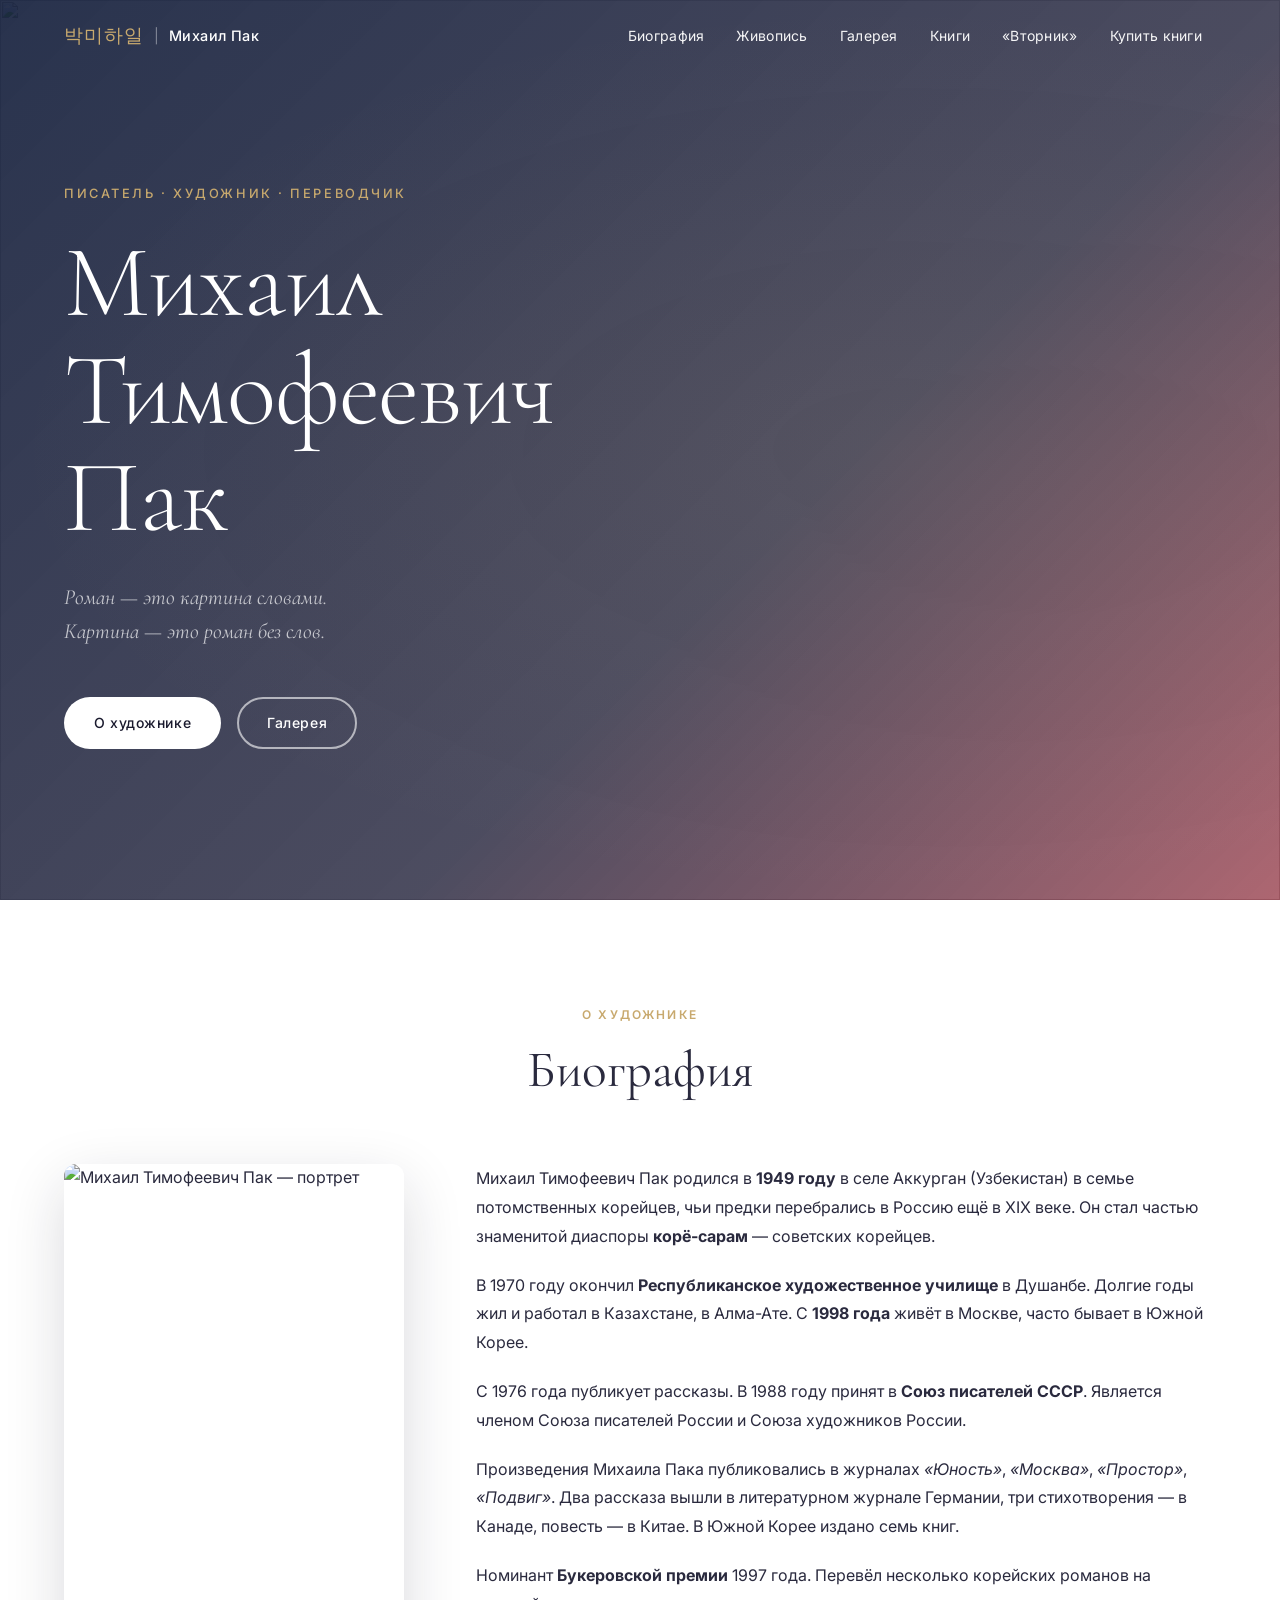
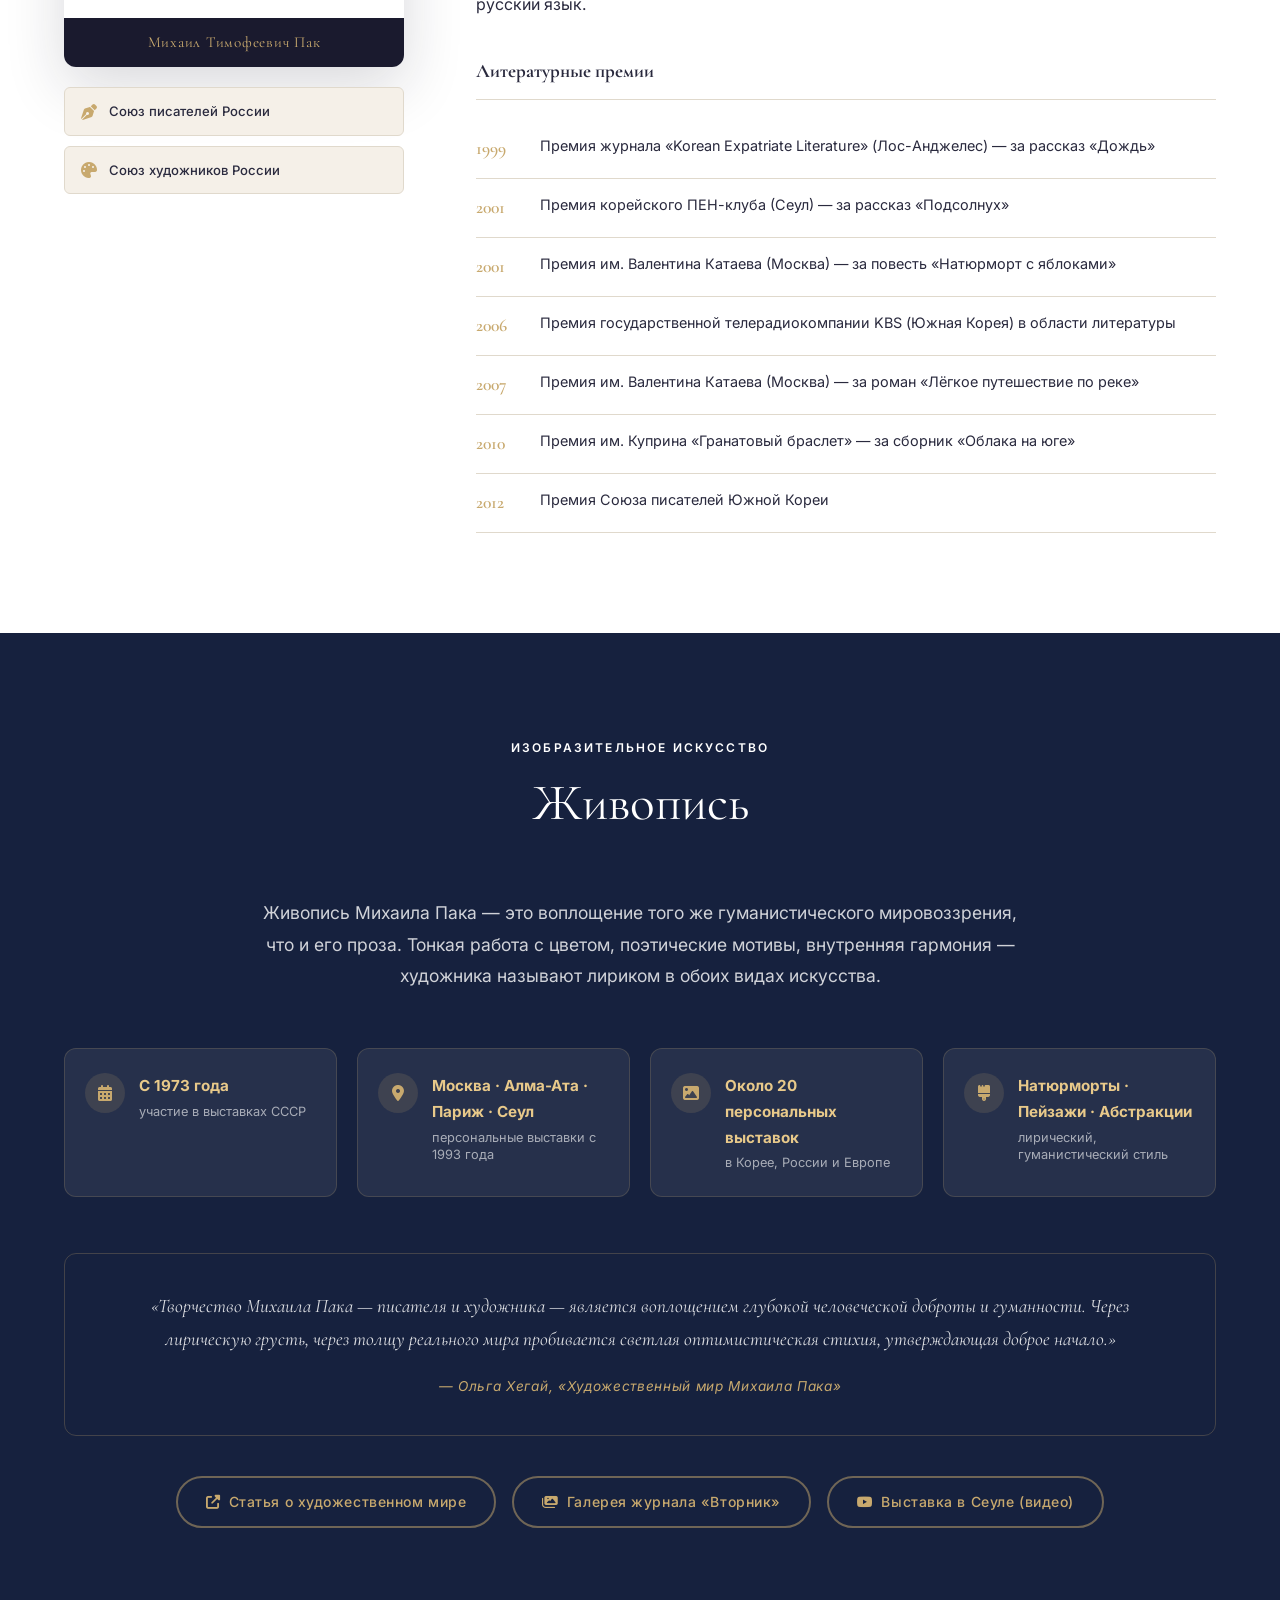
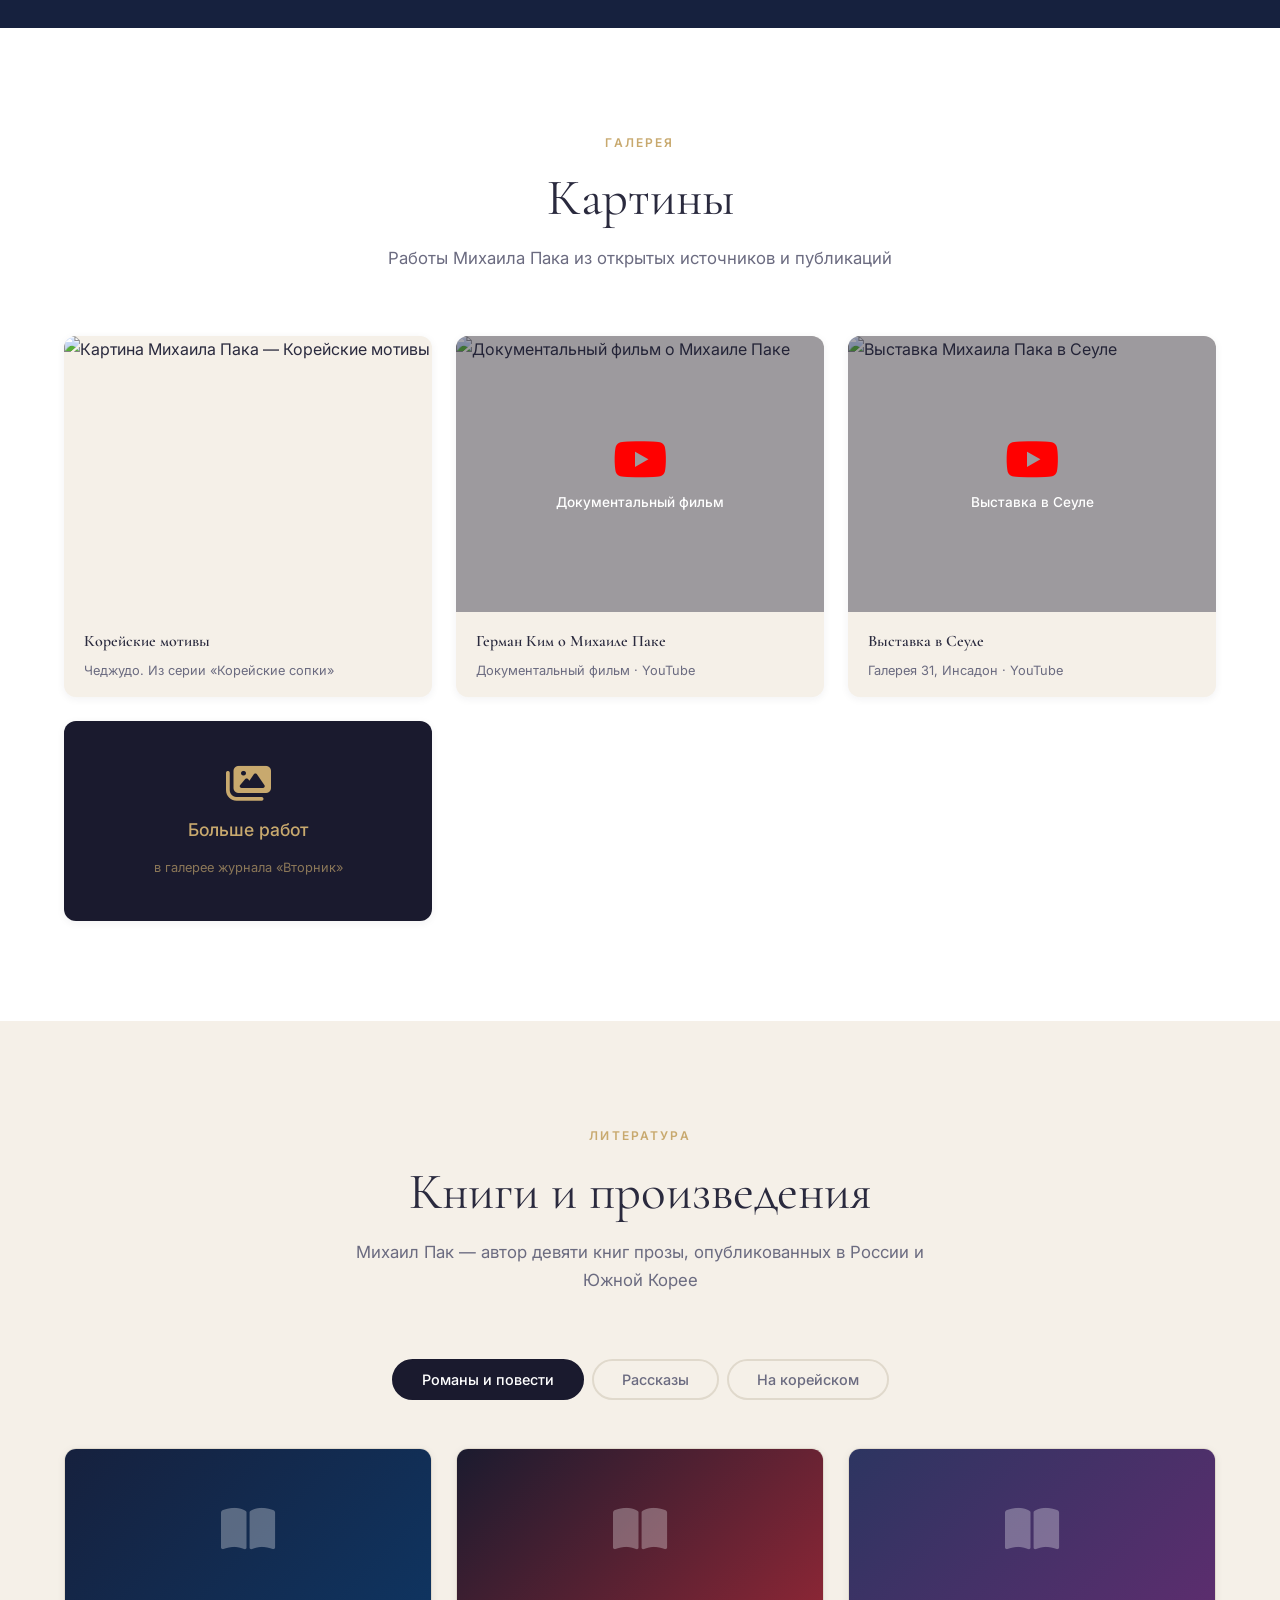
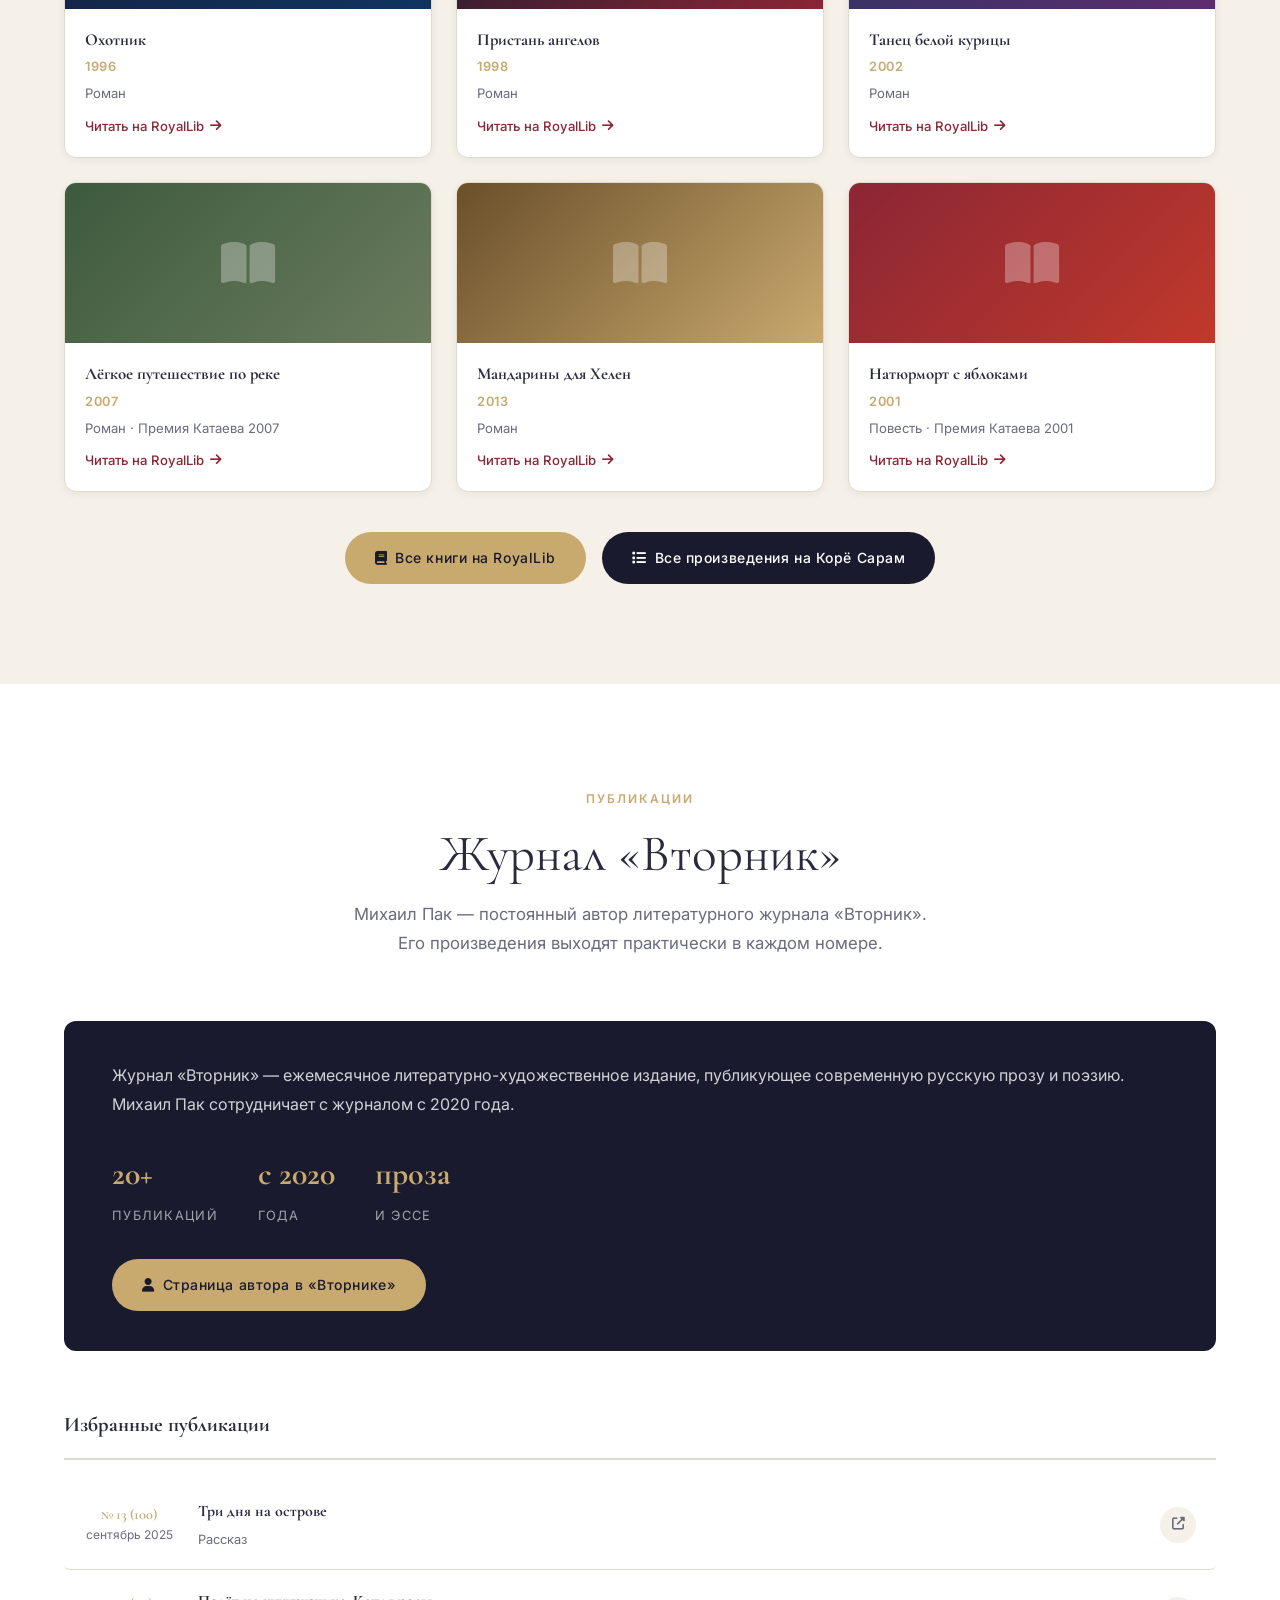
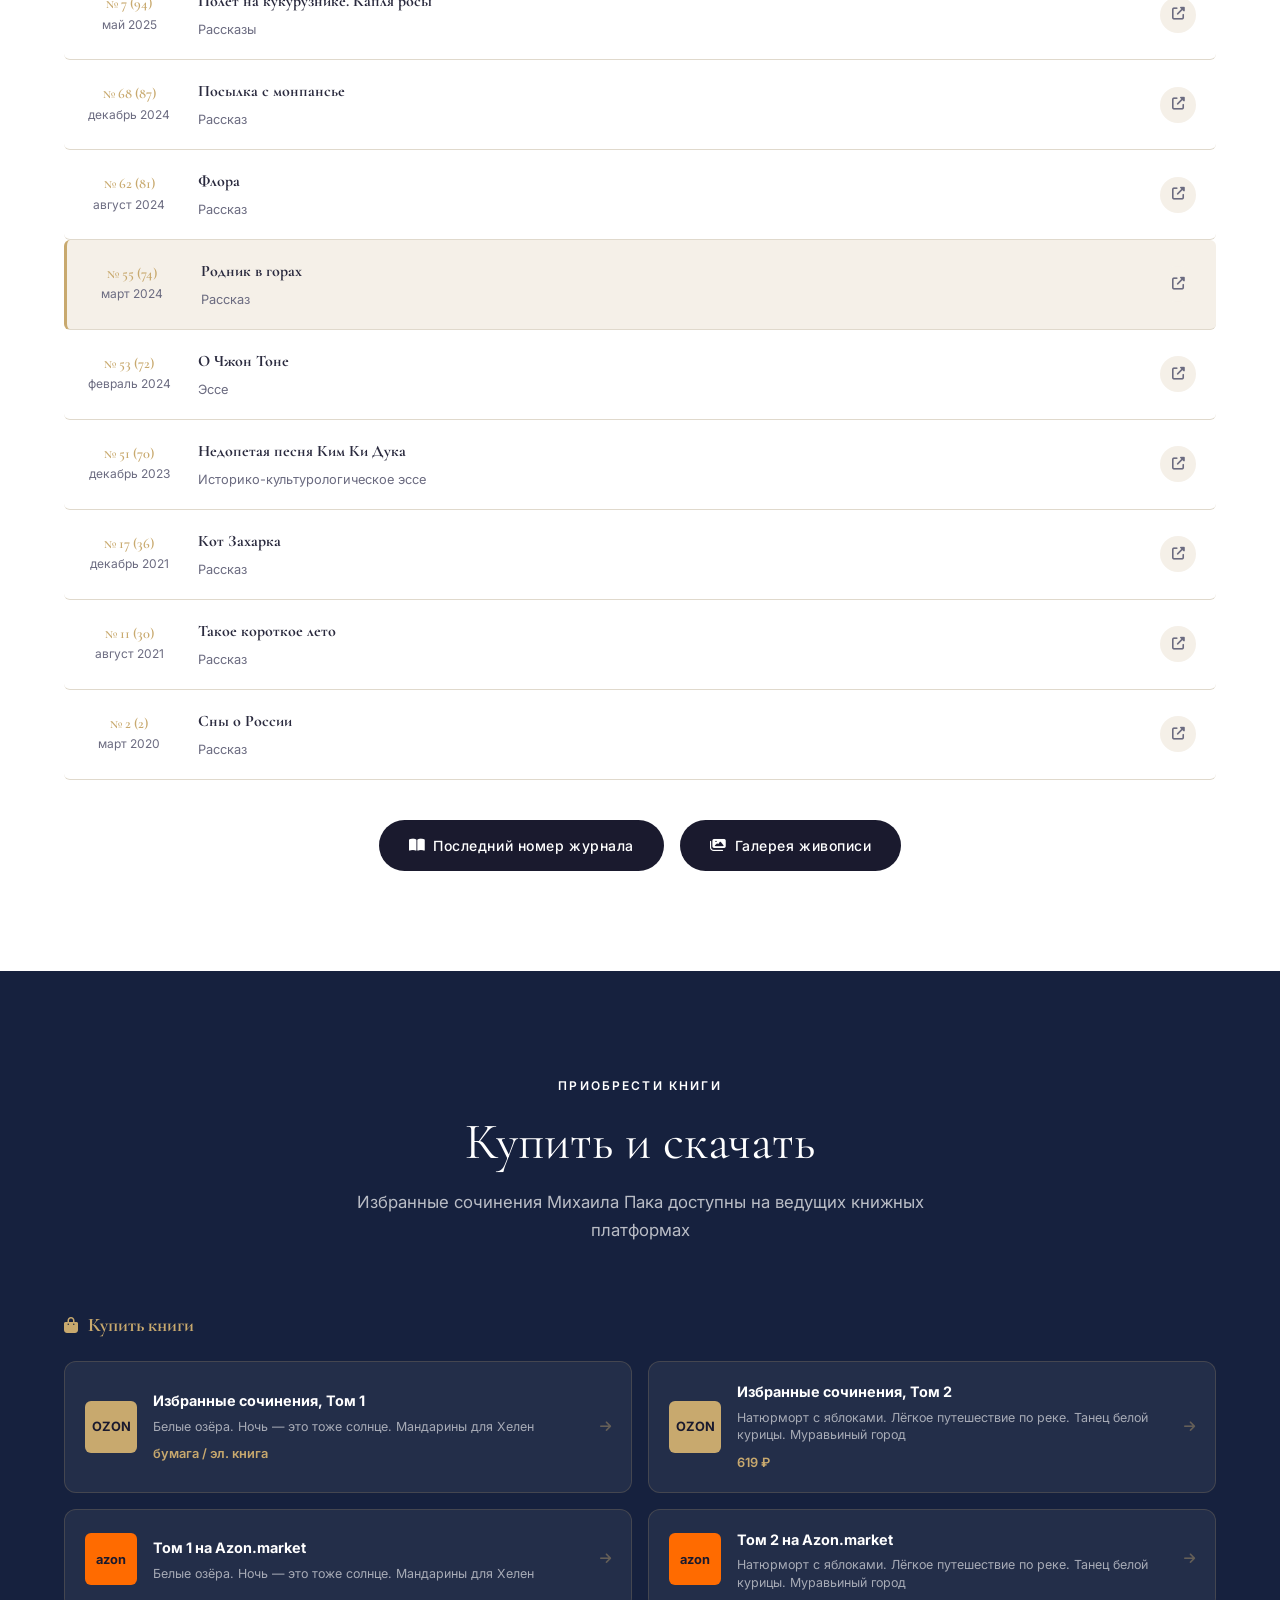
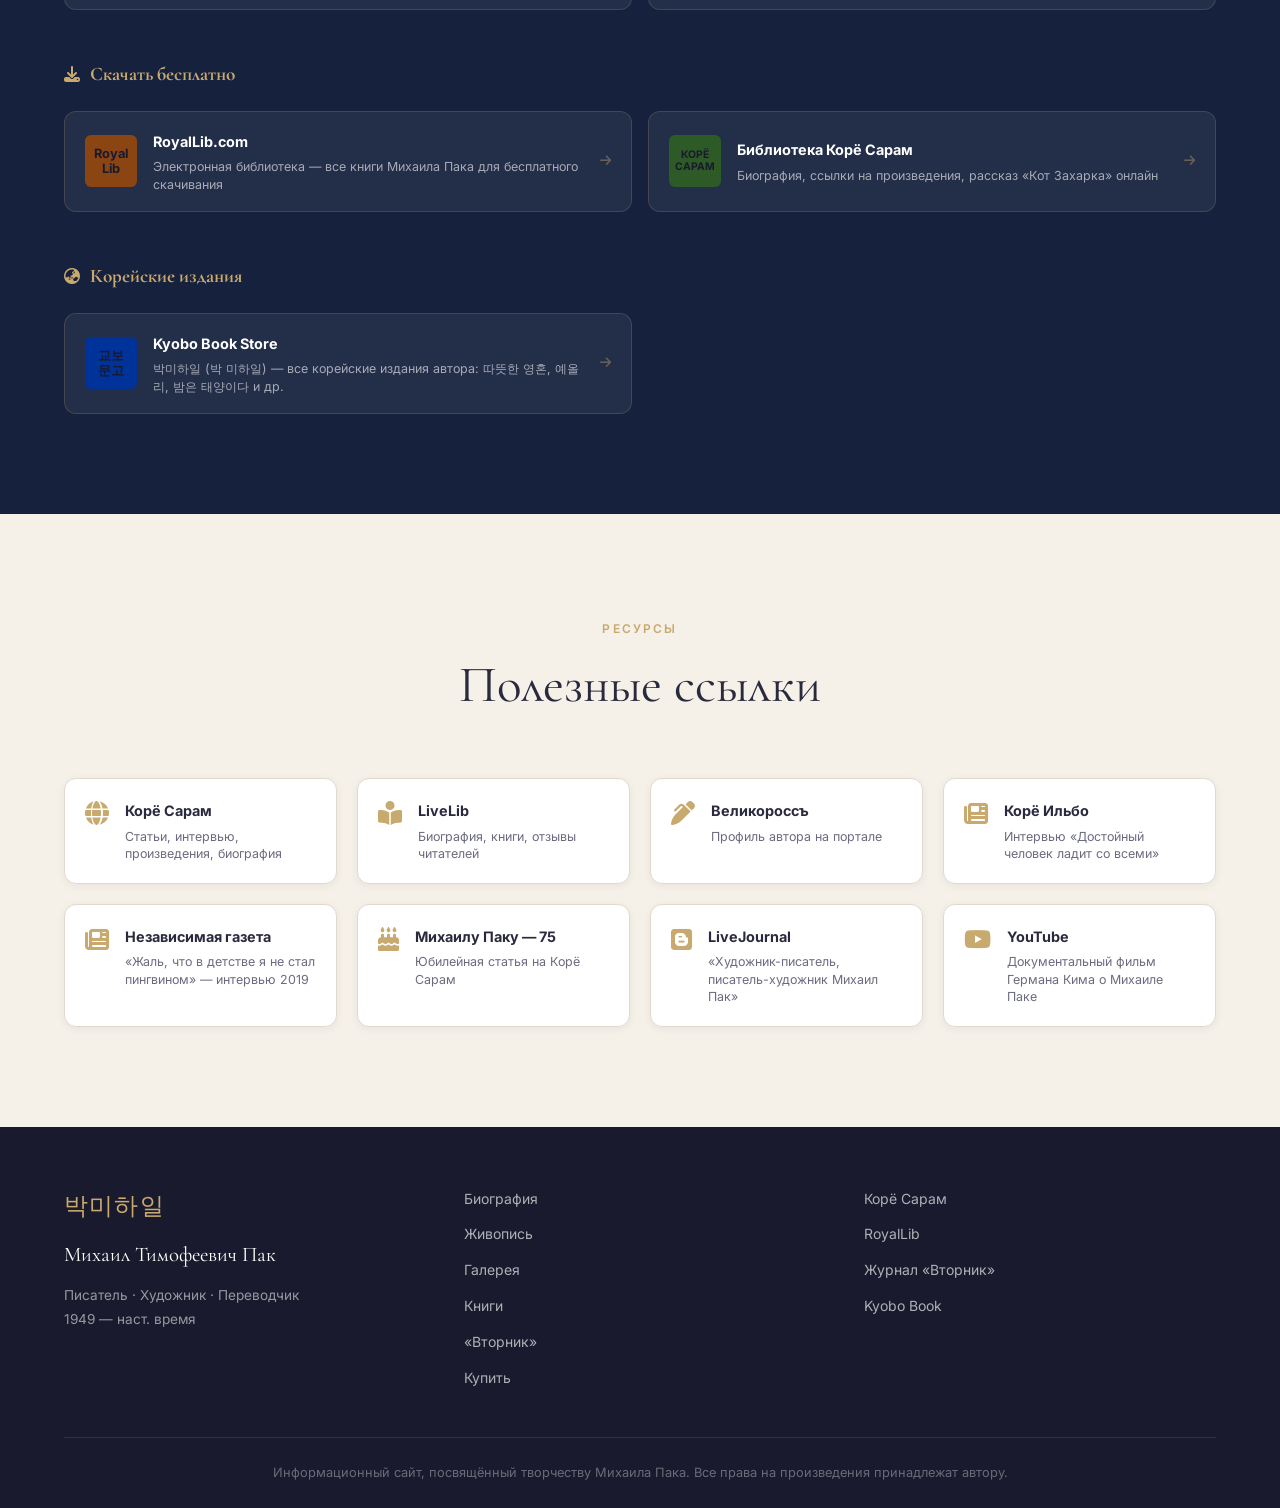
==== commit 40fe1515: "Fix: опустить портрет в hero-секции для лучшей видимости глаз - Заменить background-image на <img> э" ====
--- a/index.html
+++ b/index.html
@@ -2,7 +2,7 @@
 <html lang="ru">
 <head>
   <meta charset="UTF-8" />
-  <meta name="viewport" content="width=device-width, initial-scale=1.0" />
+  <meta name="viewport" content="width=device-width, initial-scale=1.0, viewport-fit=cover" />
   <title>Михаил Пак — писатель и художник</title>
   <meta name="description" content="Михаил Тимофеевич Пак — российский корейский писатель и художник. Биография, галерея картин, литературные произведения, ссылки на публикации.">
   <link rel="preconnect" href="https://fonts.googleapis.com">
@@ -37,6 +37,7 @@
 
   <!-- HERO -->
   <section class="hero" id="hero">
+    <img src="https://static.wixstatic.com/media/1dc050_b9bcbd909fa649528b1a3ca0d6bbe82b~mv2.jpg" alt="" class="hero-bg" aria-hidden="true">
     <div class="hero-overlay"></div>
     <div class="hero-content">
       <p class="hero-tag">Писатель · Художник · Переводчик</p>
@@ -49,7 +50,7 @@
     </div>
     <div class="hero-scroll">
       <span>Листать</span>
-      <i class="fas fa-chevron-down"></i>
+      <i class="fas fa-chevron-down" aria-hidden="true"></i>
     </div>
   </section>
 
@@ -73,22 +74,17 @@
           </div>
           <div class="about-badges">
             <div class="badge">
-              <i class="fas fa-pen-nib"></i>
+              <i class="fas fa-pen-nib" aria-hidden="true"></i>
               <span>Союз писателей России</span>
             </div>
             <div class="badge">
-              <i class="fas fa-palette"></i>
+              <i class="fas fa-palette" aria-hidden="true"></i>
               <span>Союз художников России</span>
             </div>
           </div>
         </div>
 
         <div class="about-text-col">
-          <div class="about-quote">
-            <blockquote>«Роман — это картина словами. Картина — это роман без слов.»</blockquote>
-            <cite>— Михаил Пак</cite>
-          </div>
-
           <p>Михаил Тимофеевич Пак родился в <strong>1949 году</strong> в селе Аккурган (Узбекистан) в семье потомственных корейцев, чьи предки перебрались в Россию ещё в XIX веке. Он стал частью знаменитой диаспоры <strong>корё-сарам</strong> — советских корейцев.</p>
 
           <p>В 1970 году окончил <strong>Республиканское художественное училище</strong> в Душанбе. Долгие годы жил и работал в Казахстане, в Алма-Ате. С <strong>1998 года</strong> живёт в Москве, часто бывает в Южной Корее.</p>
@@ -99,37 +95,37 @@
 
           <p>Номинант <strong>Букеровской премии</strong> 1997 года. Перевёл несколько корейских романов на русский язык.</p>
 
-          <div class="awards-grid">
+          <ul class="awards-grid" aria-label="Литературные премии">
             <h3 class="awards-title">Литературные премии</h3>
-            <div class="award-item">
+            <li class="award-item">
               <span class="award-year">1999</span>
               <span class="award-text">Премия журнала «Korean Expatriate Literature» (Лос-Анджелес) — за рассказ «Дождь»</span>
-            </div>
-            <div class="award-item">
+            </li>
+            <li class="award-item">
               <span class="award-year">2001</span>
               <span class="award-text">Премия корейского ПЕН-клуба (Сеул) — за рассказ «Подсолнух»</span>
-            </div>
-            <div class="award-item">
+            </li>
+            <li class="award-item">
               <span class="award-year">2001</span>
               <span class="award-text">Премия им. Валентина Катаева (Москва) — за повесть «Натюрморт с яблоками»</span>
-            </div>
-            <div class="award-item">
+            </li>
+            <li class="award-item">
               <span class="award-year">2006</span>
               <span class="award-text">Премия государственной телерадиокомпании KBS (Южная Корея) в области литературы</span>
-            </div>
-            <div class="award-item">
+            </li>
+            <li class="award-item">
               <span class="award-year">2007</span>
               <span class="award-text">Премия им. Валентина Катаева (Москва) — за роман «Лёгкое путешествие по реке»</span>
-            </div>
-            <div class="award-item">
+            </li>
+            <li class="award-item">
               <span class="award-year">2010</span>
               <span class="award-text">Премия им. Куприна «Гранатовый браслет» — за сборник «Облака на юге»</span>
-            </div>
-            <div class="award-item">
+            </li>
+            <li class="award-item">
               <span class="award-year">2012</span>
               <span class="award-text">Премия Союза писателей Южной Кореи</span>
-            </div>
-          </div>
+            </li>
+          </ul>
         </div>
       </div>
     </div>
@@ -147,28 +143,28 @@
       </div>
       <div class="art-facts">
         <div class="art-fact">
-          <div class="art-fact-icon"><i class="fas fa-calendar-alt"></i></div>
+          <div class="art-fact-icon"><i class="fas fa-calendar-alt" aria-hidden="true"></i></div>
           <div class="art-fact-body">
             <strong>С 1973 года</strong>
             <span>участие в выставках СССР</span>
           </div>
         </div>
         <div class="art-fact">
-          <div class="art-fact-icon"><i class="fas fa-map-marker-alt"></i></div>
+          <div class="art-fact-icon"><i class="fas fa-map-marker-alt" aria-hidden="true"></i></div>
           <div class="art-fact-body">
             <strong>Москва · Алма-Ата · Париж · Сеул</strong>
             <span>персональные выставки с 1993 года</span>
           </div>
         </div>
         <div class="art-fact">
-          <div class="art-fact-icon"><i class="fas fa-image"></i></div>
+          <div class="art-fact-icon"><i class="fas fa-image" aria-hidden="true"></i></div>
           <div class="art-fact-body">
             <strong>Около 20 персональных выставок</strong>
             <span>в Корее, России и Европе</span>
           </div>
         </div>
         <div class="art-fact">
-          <div class="art-fact-icon"><i class="fas fa-brush"></i></div>
+          <div class="art-fact-icon"><i class="fas fa-brush" aria-hidden="true"></i></div>
           <div class="art-fact-body">
             <strong>Натюрморты · Пейзажи · Абстракции</strong>
             <span>лирический, гуманистический стиль</span>
@@ -205,26 +201,13 @@
       </div>
       <div class="gallery-grid">
 
-        <div class="gallery-item" data-title="Портрет художника" data-src="https://static.wixstatic.com/media/1dc050_b9bcbd909fa649528b1a3ca0d6bbe82b~mv2.jpg/v1/fill/w_800,h_1000,al_c,q_85/Freckes.webp">
-          <div class="gallery-img-wrap">
-            <img src="https://static.wixstatic.com/media/1dc050_b9bcbd909fa649528b1a3ca0d6bbe82b~mv2.jpg/v1/fill/w_420,h_500,al_c,q_80/Freckes.webp"
-                 alt="Михаил Пак — портрет" loading="lazy">
-            <div class="gallery-overlay">
-              <i class="fas fa-expand-alt"></i>
-            </div>
-          </div>
-          <div class="gallery-caption">
-            <span class="gallery-caption-title">Михаил Пак</span>
-            <span class="gallery-caption-sub">Портрет художника</span>
-          </div>
-        </div>
 
         <div class="gallery-item" data-title="Корейские мотивы. Чеджудо" data-src="https://koryo-saram.site/wp-content/uploads/2014/01/knigi2.jpg">
           <div class="gallery-img-wrap">
             <img src="https://koryo-saram.site/wp-content/uploads/2014/01/knigi2.jpg"
                  alt="Картина Михаила Пака — Корейские мотивы" loading="lazy">
             <div class="gallery-overlay">
-              <i class="fas fa-expand-alt"></i>
+              <i class="fas fa-expand-alt" aria-hidden="true"></i>
             </div>
           </div>
           <div class="gallery-caption">
@@ -233,19 +216,6 @@
           </div>
         </div>
 
-        <div class="gallery-item" data-title="Обложка сборника «Избранные сочинения»" data-src="https://img.youtube.com/vi/VClqwpkoSrY/maxresdefault.jpg">
-          <div class="gallery-img-wrap">
-            <img src="https://img.youtube.com/vi/VClqwpkoSrY/sddefault.jpg"
-                 alt="Выставка Михаила Пака в Сеуле" loading="lazy">
-            <div class="gallery-overlay">
-              <i class="fas fa-expand-alt"></i>
-            </div>
-          </div>
-          <div class="gallery-caption">
-            <span class="gallery-caption-title">Выставка в Сеуле</span>
-            <span class="gallery-caption-sub">Галерея 31, квартал Инсадон</span>
-          </div>
-        </div>
 
         <div class="gallery-item" data-title="Обложка книги «Избранные сочинения»" data-src="https://library-koresaram.com/thumb/2/11S7-X6B7ESiJwp_9mbnIg/r/d/b2597120689.gif">
           <div class="gallery-img-wrap gallery-img-video">
--- a/css/style.css
+++ b/css/style.css
@@ -36,6 +36,12 @@
   --radius:    12px;
   --radius-sm: 6px;
 
+  /* Safe area insets для мобильных устройств с вырезами */
+  --safe-area-top:    env(safe-area-inset-top, 0px);
+  --safe-area-right:  env(safe-area-inset-right, 0px);
+  --safe-area-bottom: env(safe-area-inset-bottom, 0px);
+  --safe-area-left:   env(safe-area-inset-left, 0px);
+
   /* Тени */
   --shadow-sm:  0 2px 8px rgba(26,26,46,.06);
   --shadow-md:  0 8px 24px rgba(26,26,46,.1);
@@ -81,6 +87,7 @@
   transition: var(--transition);
   border: 2px solid transparent;
   white-space: nowrap;
+  touch-action: manipulation;
 }
 .btn-primary {
   background: var(--clr-warm);
@@ -135,7 +142,8 @@
   left: 0;
   right: 0;
   z-index: 100;
-  height: var(--nav-h);
+  height: calc(var(--nav-h) + var(--safe-area-top));
+  padding-top: var(--safe-area-top);
   transition: background var(--transition), box-shadow var(--transition);
   background: transparent;
 }
@@ -180,12 +188,13 @@
 .nav-link {
   display: block;
   padding: 8px 14px;
-  color: rgba(255,255,255,0.85);
+  color: rgba(255,255,255,0.95);
   font-size: 0.875rem;
   font-weight: 400;
   letter-spacing: 0.02em;
   border-radius: var(--radius-sm);
   transition: var(--transition);
+  touch-action: manipulation;
 }
 .nav-link:hover {
   color: var(--clr-warm);
@@ -216,24 +225,41 @@
   min-height: 100vh;
   display: flex;
   align-items: center;
-  background: 
-    linear-gradient(135deg, rgba(22,33,62,0.92) 0%, rgba(45,45,68,0.85) 60%, rgba(139,38,53,0.7) 100%),
-    url('https://static.wixstatic.com/media/1dc050_b9bcbd909fa649528b1a3ca0d6bbe82b~mv2.jpg/v1/fill/w_1400,h_900,al_c,q_80/Freckes.webp') center/cover no-repeat;
+  overflow: hidden;
+}
+
+.hero-bg {
+  position: absolute;
+  inset: 0;
+  width: 100%;
+  height: 100%;
+  object-fit: cover;
+  object-position: center 37%;
+  z-index: 0;
+}
+
+.hero::before {
+  content: '';
+  position: absolute;
+  inset: 0;
+  background: linear-gradient(135deg, rgba(22,33,62,0.92) 0%, rgba(45,45,68,0.85) 60%, rgba(139,38,53,0.7) 100%);
+  z-index: 1;
 }
 
 .hero-overlay {
   position: absolute;
   inset: 0;
   background: radial-gradient(ellipse at 70% 50%, rgba(200,169,110,0.08) 0%, transparent 70%);
+  z-index: 1;
 }
 
 .hero-content {
   position: relative;
-  z-index: 1;
+  z-index: 2;
   max-width: var(--max-w);
   width: 100%;
   margin: 0 auto;
-  padding: calc(var(--nav-h) + 40px) 24px 80px;
+  padding: calc(var(--nav-h) + var(--safe-area-top) + 40px) 24px 80px;
 }
 
 .hero-tag {
@@ -287,6 +313,13 @@
   animation: bounce 2s ease-in-out infinite;
 }
 
+@media (prefers-reduced-motion: reduce) {
+  .hero-scroll {
+    animation: none;
+  }
+}
+}
+
 @keyframes bounce {
   0%, 100% { transform: translateX(-50%) translateY(0); }
   50%       { transform: translateX(-50%) translateY(8px); }
@@ -346,7 +379,7 @@
 
 .about-photo-col {
   position: sticky;
-  top: calc(var(--nav-h) + 24px);
+  top: calc(var(--nav-h) + var(--safe-area-top) + 24px);
 }
 
 .about-photo-wrap {
@@ -359,6 +392,7 @@
   width: 100%;
   aspect-ratio: 3/4;
   object-fit: cover;
+  object-position: 50% 65%;
   transition: transform 0.6s ease;
 }
 .about-photo-wrap:hover .about-photo { transform: scale(1.03); }
@@ -419,6 +453,12 @@
   margin: 36px 0 20px;
   padding-bottom: 12px;
   border-bottom: 1px solid var(--clr-border);
+}
+
+.awards-grid {
+  list-style: none;
+  padding-left: 0;
+  margin: 0;
 }
 
 .award-item {
@@ -1108,20 +1148,35 @@
     background: rgba(22,33,62,0.98);
     backdrop-filter: blur(16px);
     flex-direction: column;
-    padding: 16px 0 24px;
+    padding: calc(16px + var(--safe-area-top)) 0 24px;
     gap: 0;
-    transform: translateY(-110%);
-    transition: transform var(--transition);
+    transform: translateY(-100%);
+    opacity: 0;
+    visibility: hidden;
+    transition: transform var(--transition), opacity var(--transition), visibility var(--transition);
     z-index: 99;
   }
-  .nav-menu.open { transform: translateY(0); }
+  .nav-menu.open {
+    transform: translateY(0);
+    opacity: 1;
+    visibility: visible;
+  }
   .nav-toggle { display: flex; }
 
   .hero-cta { gap: 12px; }
   .hero-cta .btn { padding: 11px 22px; font-size: 0.82rem; }
 
-  .art-facts { grid-template-columns: 1fr 1fr; gap: 12px; }
+  .art-facts {
+    grid-template-columns: repeat(2, minmax(140px, 1fr));
+    gap: 12px;
+    justify-items: center;
+    justify-content: center;
+    max-width: 292px;
+    margin: 0 auto;
+    margin-bottom: 40px;
+  }
   .art-fact { padding: 16px; }
+  .art-fact-body { text-align: center; }
   .art-links { flex-direction: column; align-items: center; }
 
   .gallery-grid { grid-template-columns: 1fr; }
@@ -1147,8 +1202,40 @@
   .section-title { font-size: 2rem; }
 }
 
+/* Уважение настройки prefers-reduced-motion */
+@media (prefers-reduced-motion: reduce) {
+  *,
+  *::before,
+  *::after {
+    animation-duration: 0.01ms !important;
+    animation-iteration-count: 1 !important;
+    transition-duration: 0.01ms !important;
+    scroll-behavior: auto !important;
+  }
+  
+  .hero-scroll {
+    animation: none;
+  }
+  
+  .gallery-item:hover,
+  .book-card:hover,
+  .link-card:hover,
+  .buy-card:hover,
+  .btn:hover,
+  .nav-link:hover {
+    transform: none !important;
+  }
+}
+
 @media (max-width: 400px) {
-  .art-facts { grid-template-columns: 1fr; }
+  .art-facts {
+    grid-template-columns: minmax(280px, 1fr);
+    justify-items: center;
+    justify-content: center;
+    max-width: 280px;
+    margin: 0 auto;
+    margin-bottom: 40px;
+  }
   .links-grid { grid-template-columns: 1fr; }
   .hero-title { font-size: 2.2rem; }
 }
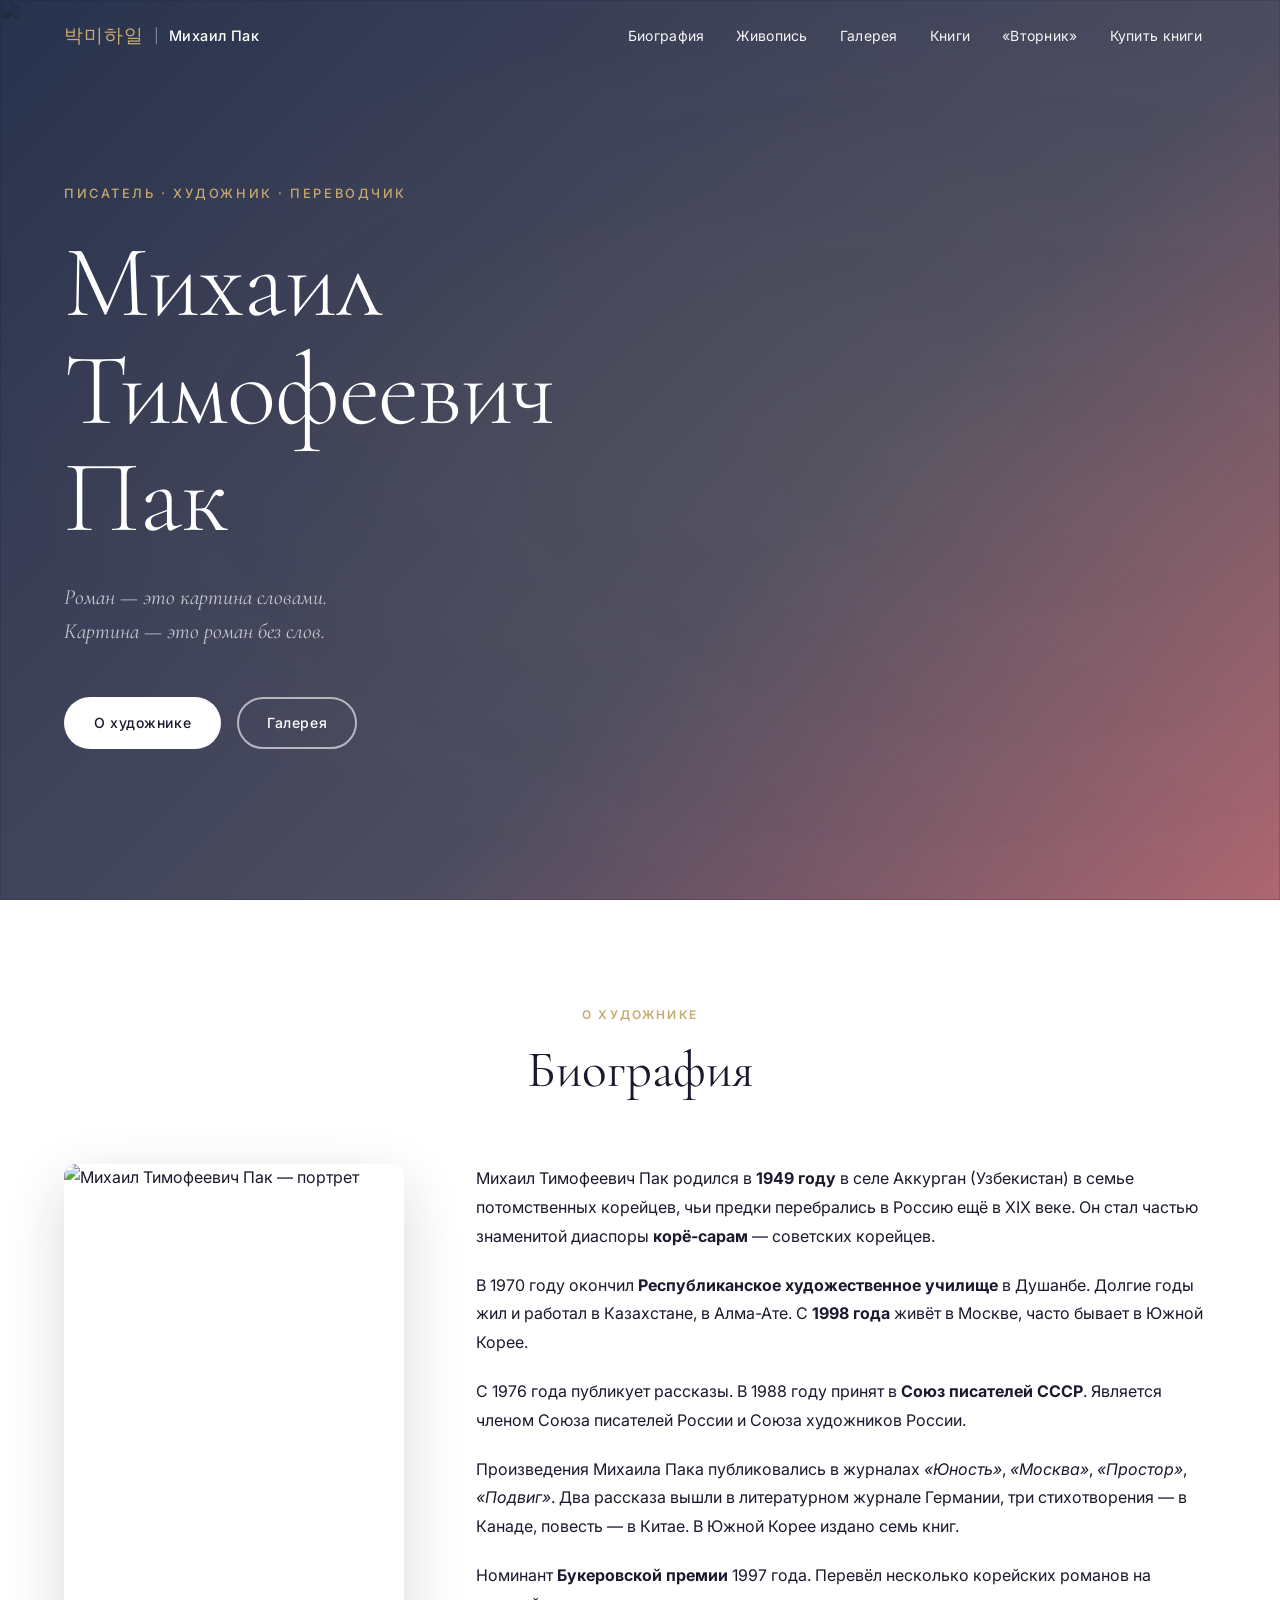
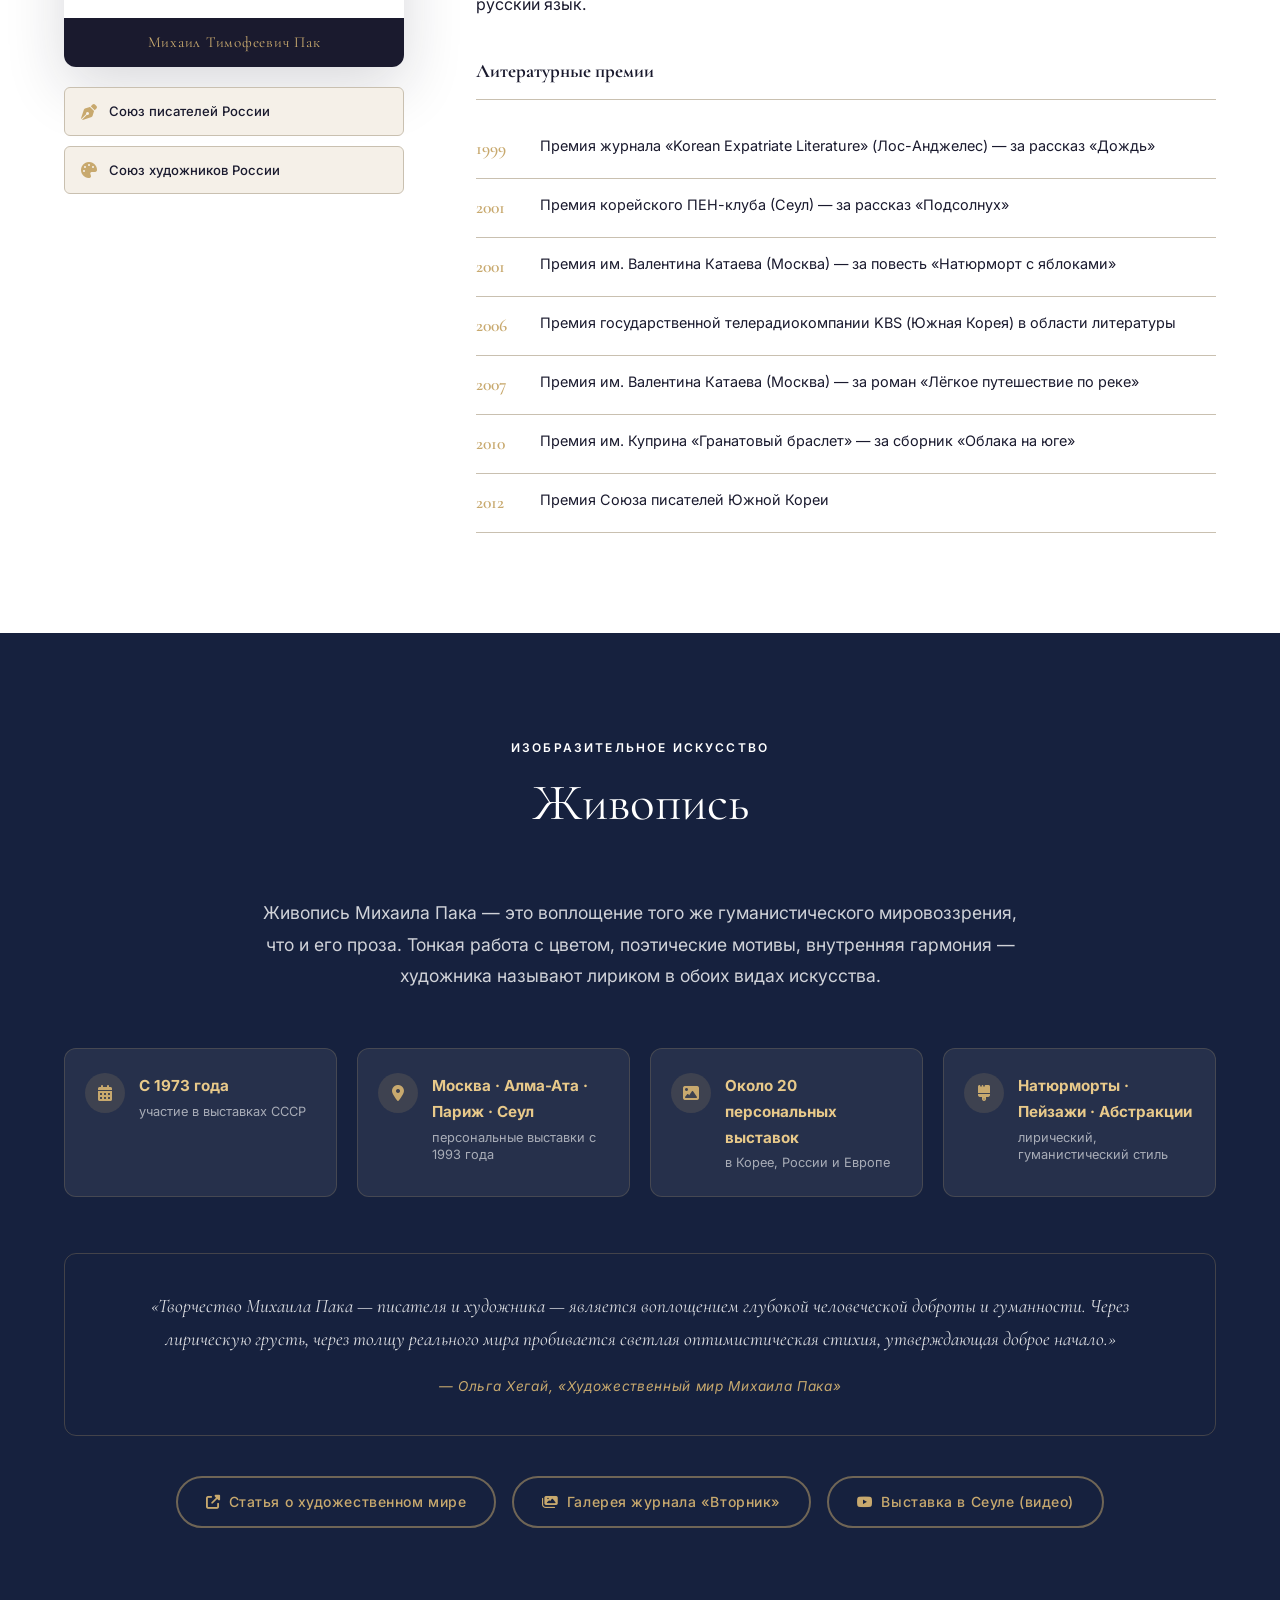
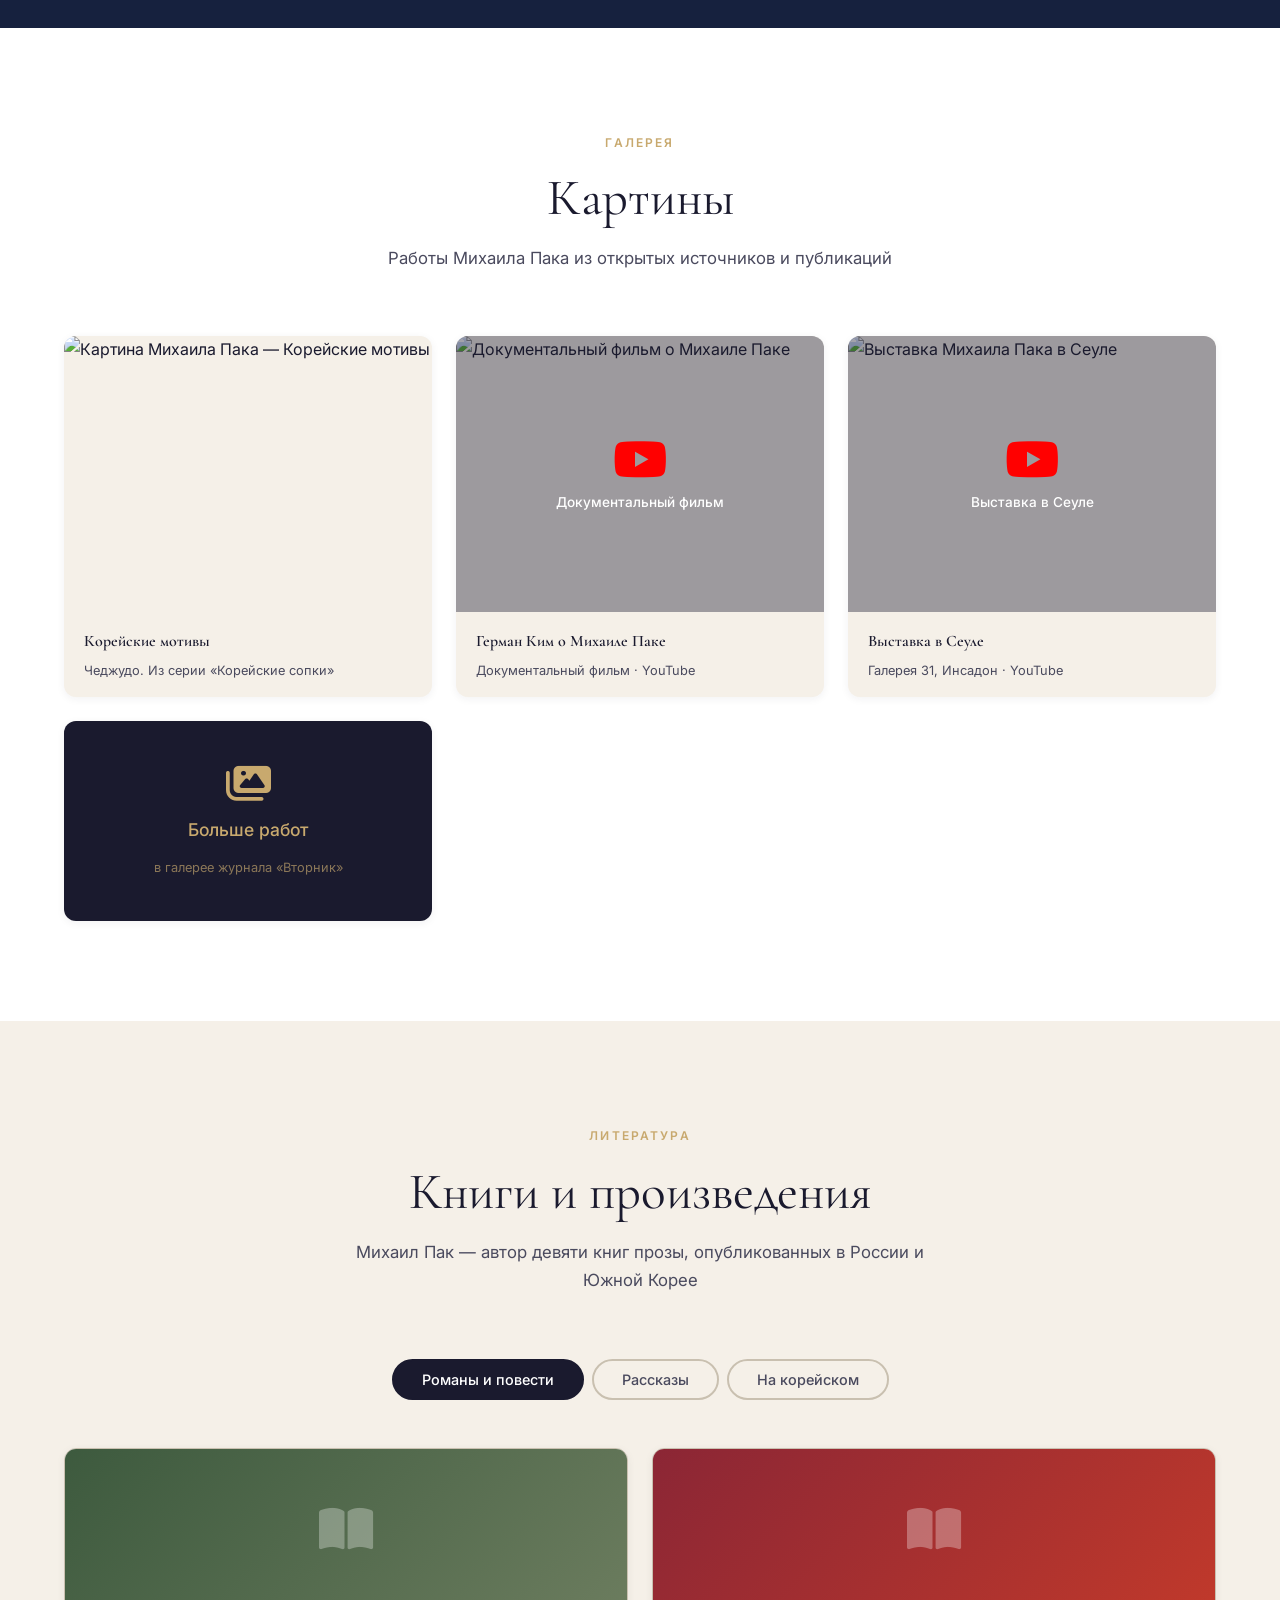
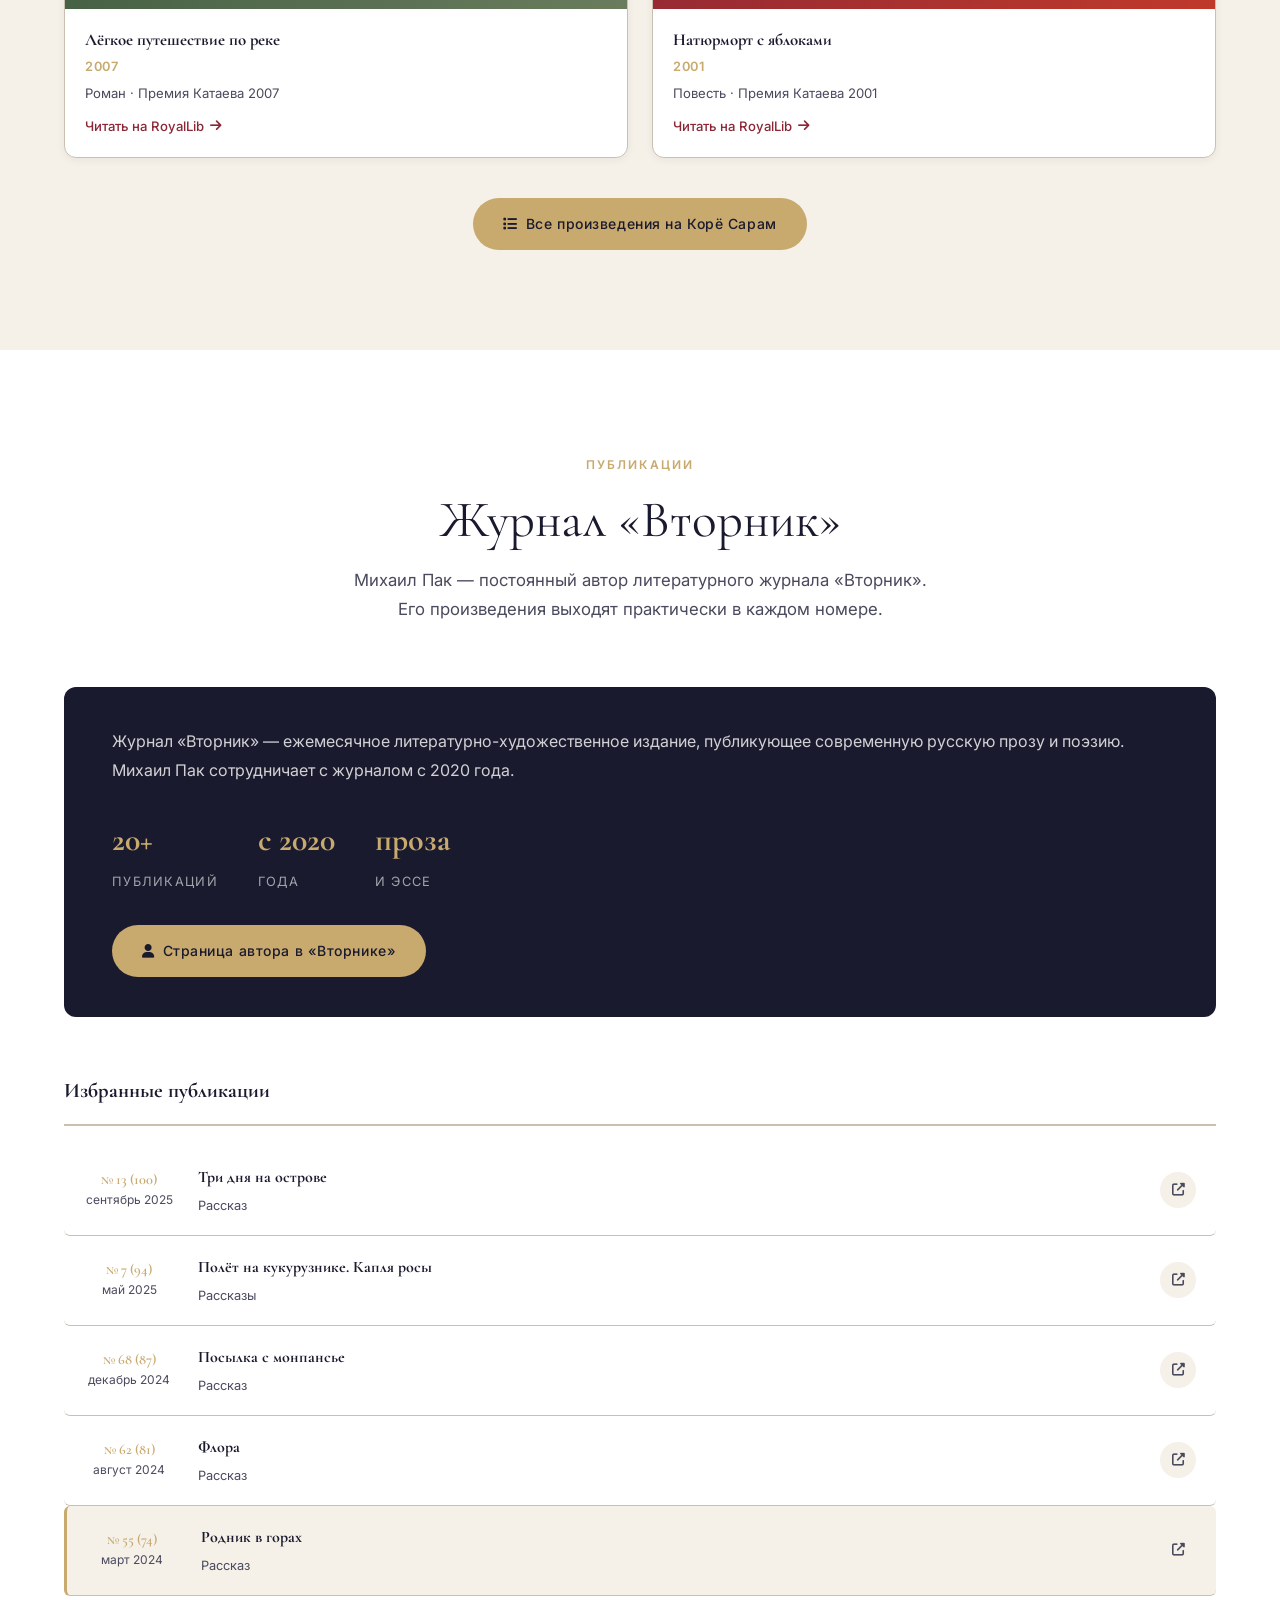
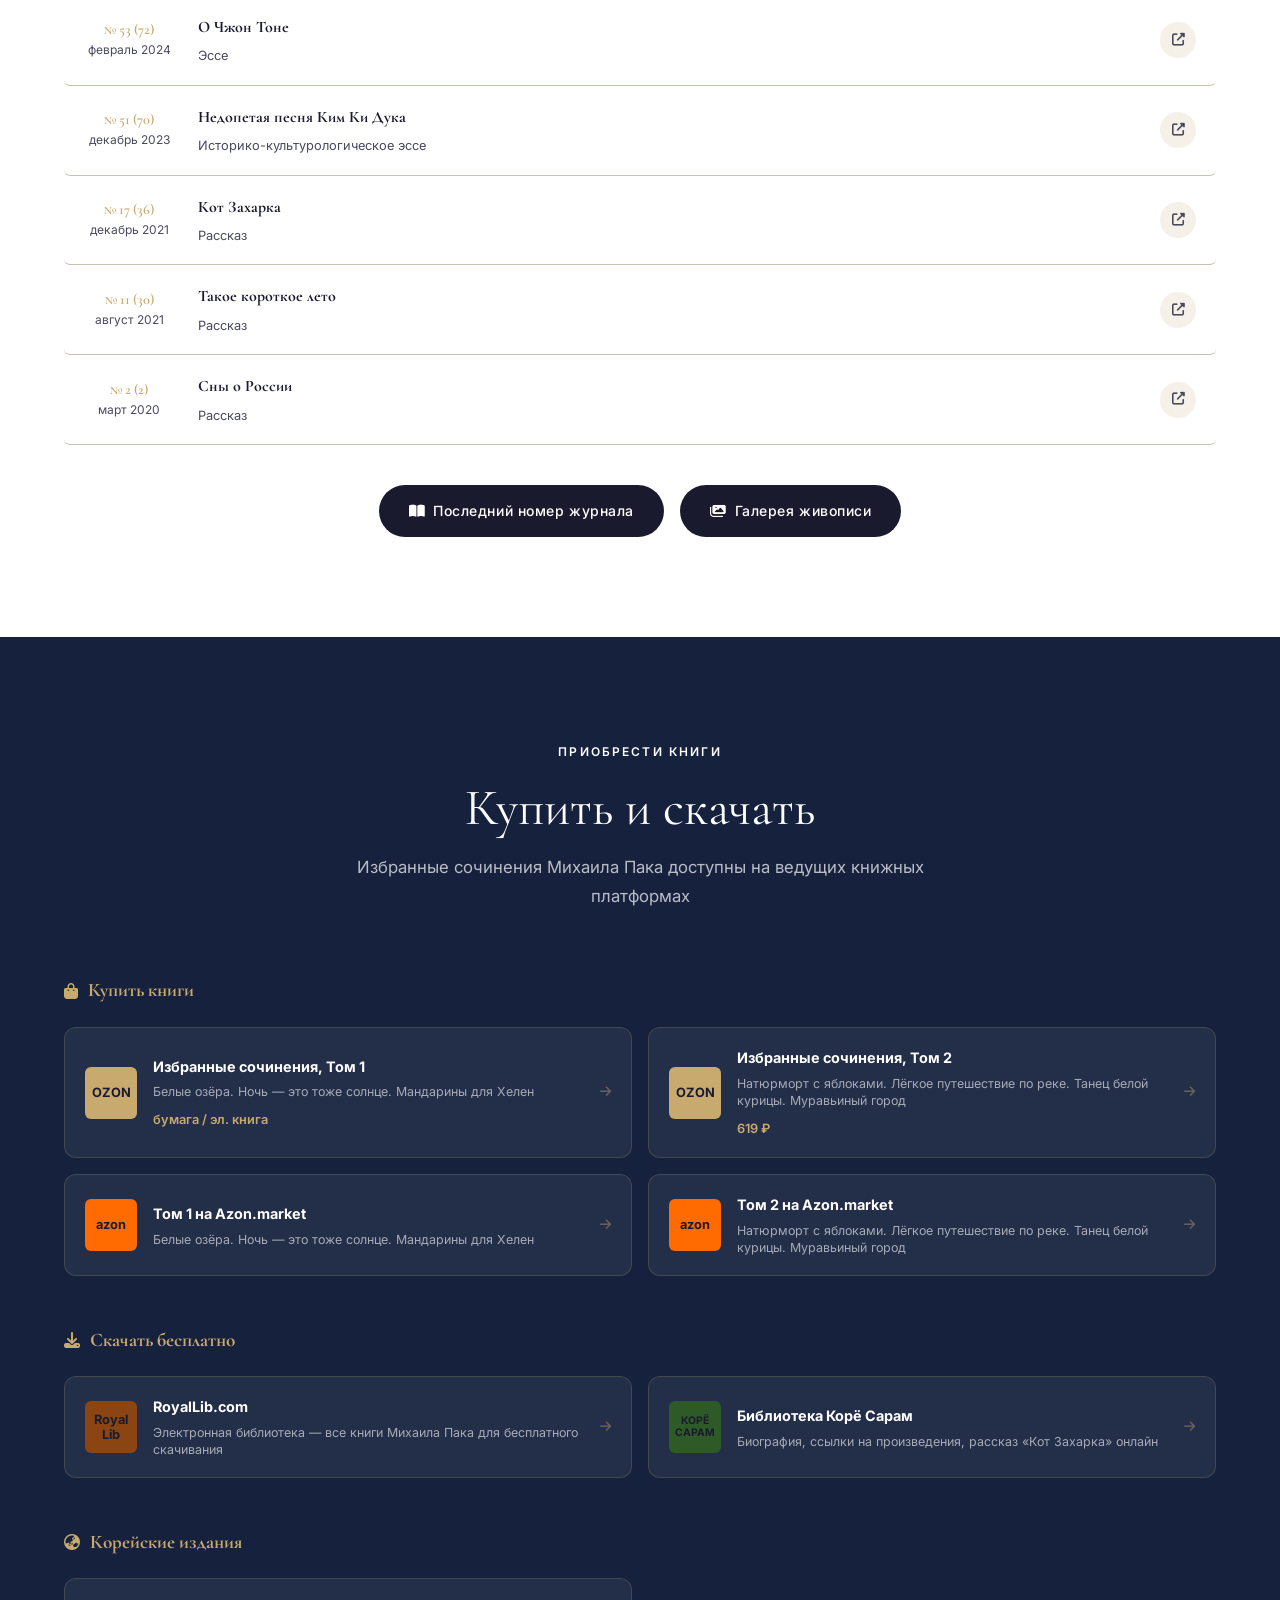
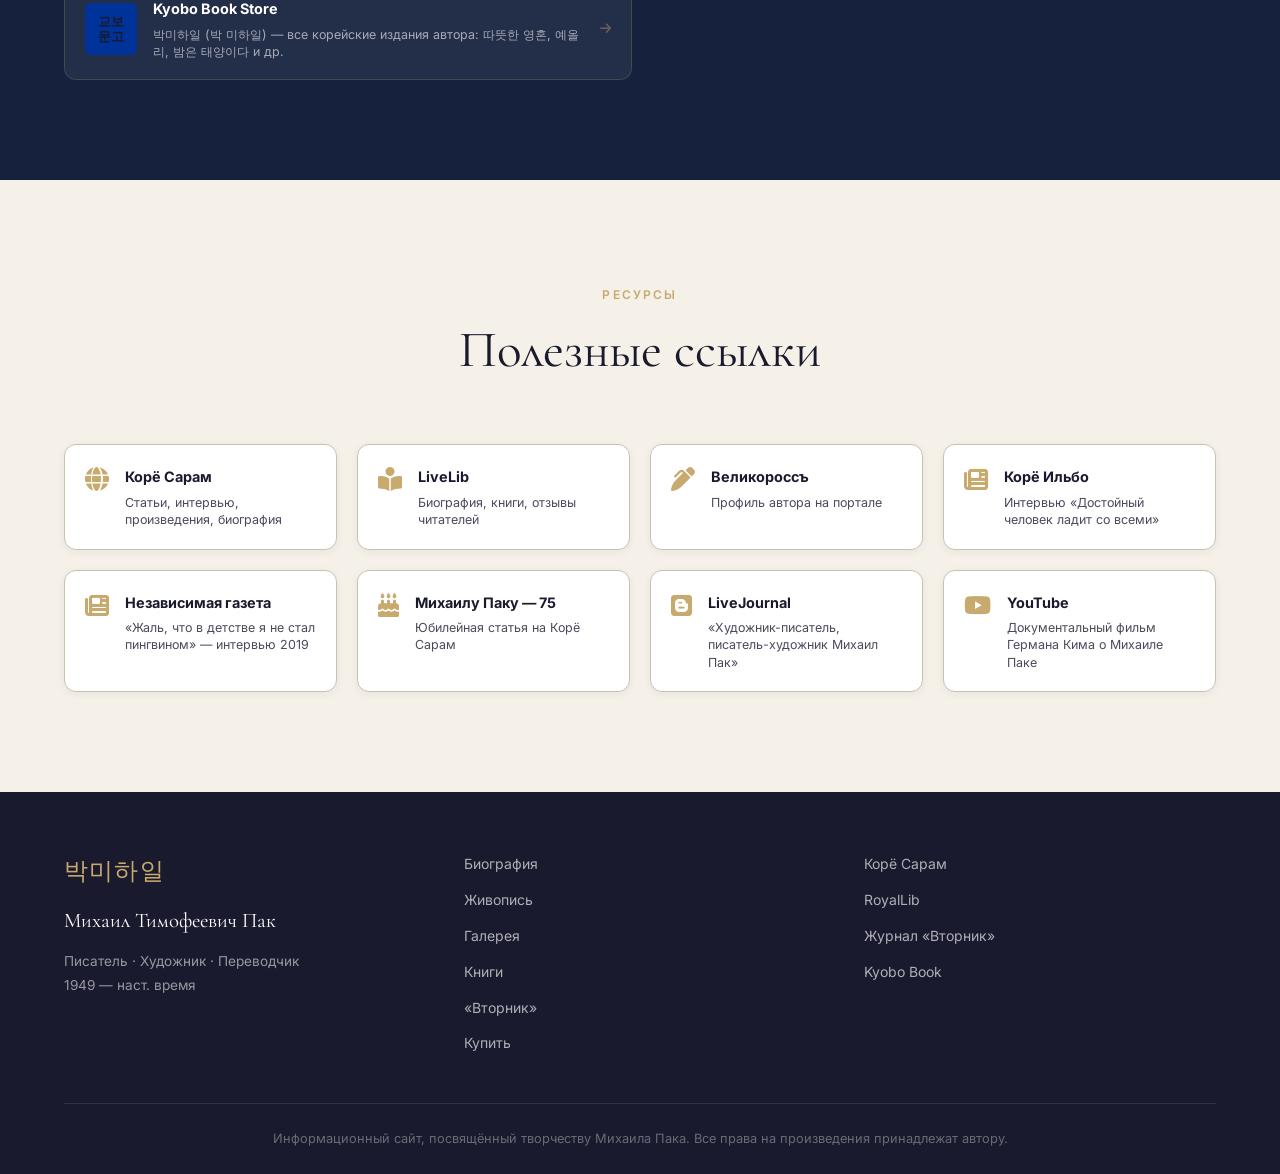
==== commit f451681d: "Fix: исправление доступности (a11y) и обновление контента Доступность (Vercel accessibility): - Доба" ====
--- a/index.html
+++ b/index.html
@@ -5,6 +5,17 @@
   <meta name="viewport" content="width=device-width, initial-scale=1.0, viewport-fit=cover" />
   <title>Михаил Пак — писатель и художник</title>
   <meta name="description" content="Михаил Тимофеевич Пак — российский корейский писатель и художник. Биография, галерея картин, литературные произведения, ссылки на публикации.">
+  <!-- Favicons -->
+  <link rel="icon" type="image/svg+xml" href="icons/favicon.svg">
+  <link rel="icon" type="image/x-icon" href="icons/favicon.ico">
+  <link rel="icon" type="image/png" sizes="16x16" href="icons/favicon-16x16.png">
+  <link rel="icon" type="image/png" sizes="32x32" href="icons/favicon-32x32.png">
+  <link rel="icon" type="image/png" sizes="48x48" href="icons/favicon-48x48.png">
+  <link rel="icon" type="image/png" sizes="64x64" href="icons/favicon-64x64.png">
+  <link rel="apple-touch-icon" sizes="180x180" href="icons/apple-touch-icon.png">
+  <link rel="manifest" href="icons/site.webmanifest">
+  <meta name="theme-color" content="#1a1a2e">
+  <!-- Fonts & Styles -->
   <link rel="preconnect" href="https://fonts.googleapis.com">
   <link rel="preconnect" href="https://fonts.gstatic.com" crossorigin>
   <link href="https://fonts.googleapis.com/css2?family=Cormorant+Garamond:ital,wght@0,300;0,400;0,500;0,600;1,300;1,400&family=Inter:wght@300;400;500;600&display=swap" rel="stylesheet">
@@ -21,7 +32,8 @@
         <span class="logo-sep">|</span>
         <span class="logo-ru">Михаил Пак</span>
       </a>
-      <button class="nav-toggle" id="nav-toggle" aria-label="Открыть меню">
+      <button class="nav-toggle" id="nav-toggle" aria-label="Открыть меню" aria-expanded="false" aria-controls="nav-menu">
+        <span class="sr-only">Меню</span>
         <span></span><span></span><span></span>
       </button>
       <ul class="nav-menu" id="nav-menu">
@@ -48,11 +60,14 @@
         <a href="#gallery" class="btn btn-outline">Галерея</a>
       </div>
     </div>
-    <div class="hero-scroll">
+    <div class="hero-scroll" aria-hidden="true">
       <span>Листать</span>
-      <i class="fas fa-chevron-down" aria-hidden="true"></i>
+      <i class="fas fa-chevron-down"></i>
     </div>
   </section>
+
+  <!-- MAIN CONTENT -->
+  <main id="main-content">
 
   <!-- ABOUT -->
   <section class="section" id="about">
@@ -95,8 +110,8 @@
 
           <p>Номинант <strong>Букеровской премии</strong> 1997 года. Перевёл несколько корейских романов на русский язык.</p>
 
+          <h3 class="awards-title">Литературные премии</h3>
           <ul class="awards-grid" aria-label="Литературные премии">
-            <h3 class="awards-title">Литературные премии</h3>
             <li class="award-item">
               <span class="award-year">1999</span>
               <span class="award-text">Премия журнала «Korean Expatriate Literature» (Лос-Анджелес) — за рассказ «Дождь»</span>
@@ -252,9 +267,9 @@
         </div>
 
         <div class="gallery-item gallery-item-more">
-          <a href="https://www.vtornik.online/galereya" target="_blank" rel="noopener" class="gallery-more-link">
+          <a href="https://www.vtornik.online/galereya" target="_blank" rel="noopener" class="gallery-more-link" aria-label="Больше работ в галерее журнала «Вторник»">
             <div class="gallery-more-inner">
-              <i class="fas fa-images"></i>
+              <i class="fas fa-images" aria-hidden="true"></i>
               <span>Больше работ</span>
               <small>в галерее журнала «Вторник»</small>
             </div>
@@ -283,42 +298,6 @@
       <div class="tab-panel tab-panel--active" id="tab-novels">
         <div class="books-grid">
           <div class="book-card">
-            <div class="book-cover book-cover--1">
-              <i class="fas fa-book-open"></i>
-            </div>
-            <div class="book-info">
-              <h3>Охотник</h3>
-              <span class="book-year">1996</span>
-              <p>Роман</p>
-              <a href="https://royallib.com/author/pak_mihail.html" target="_blank" rel="noopener" class="book-link">Читать на RoyalLib <i class="fas fa-arrow-right"></i></a>
-            </div>
-          </div>
-
-          <div class="book-card">
-            <div class="book-cover book-cover--2">
-              <i class="fas fa-book-open"></i>
-            </div>
-            <div class="book-info">
-              <h3>Пристань ангелов</h3>
-              <span class="book-year">1998</span>
-              <p>Роман</p>
-              <a href="https://royallib.com/author/pak_mihail.html" target="_blank" rel="noopener" class="book-link">Читать на RoyalLib <i class="fas fa-arrow-right"></i></a>
-            </div>
-          </div>
-
-          <div class="book-card">
-            <div class="book-cover book-cover--3">
-              <i class="fas fa-book-open"></i>
-            </div>
-            <div class="book-info">
-              <h3>Танец белой курицы</h3>
-              <span class="book-year">2002</span>
-              <p>Роман</p>
-              <a href="https://royallib.com/author/pak_mihail.html" target="_blank" rel="noopener" class="book-link">Читать на RoyalLib <i class="fas fa-arrow-right"></i></a>
-            </div>
-          </div>
-
-          <div class="book-card">
             <div class="book-cover book-cover--4">
               <i class="fas fa-book-open"></i>
             </div>
@@ -326,19 +305,7 @@
               <h3>Лёгкое путешествие по реке</h3>
               <span class="book-year">2007</span>
               <p>Роман · Премия Катаева 2007</p>
-              <a href="https://royallib.com/author/pak_mihail.html" target="_blank" rel="noopener" class="book-link">Читать на RoyalLib <i class="fas fa-arrow-right"></i></a>
-            </div>
-          </div>
-
-          <div class="book-card">
-            <div class="book-cover book-cover--5">
-              <i class="fas fa-book-open"></i>
-            </div>
-            <div class="book-info">
-              <h3>Мандарины для Хелен</h3>
-              <span class="book-year">2013</span>
-              <p>Роман</p>
-              <a href="https://royallib.com/author/pak_mihail.html" target="_blank" rel="noopener" class="book-link">Читать на RoyalLib <i class="fas fa-arrow-right"></i></a>
+              <a href="https://royallib.com/author/pak_mihail.html" target="_blank" rel="noopener" class="book-link">Читать на RoyalLib <i class="fas fa-arrow-right" aria-hidden="true"></i></a>
             </div>
           </div>
 
@@ -350,16 +317,13 @@
               <h3>Натюрморт с яблоками</h3>
               <span class="book-year">2001</span>
               <p>Повесть · Премия Катаева 2001</p>
-              <a href="https://royallib.com/author/pak_mihail.html" target="_blank" rel="noopener" class="book-link">Читать на RoyalLib <i class="fas fa-arrow-right"></i></a>
+              <a href="https://royallib.com/author/pak_mihail.html" target="_blank" rel="noopener" class="book-link">Читать на RoyalLib <i class="fas fa-arrow-right" aria-hidden="true"></i></a>
             </div>
           </div>
         </div>
         <div class="books-more">
-          <a href="https://royallib.com/author/pak_mihail.html" target="_blank" rel="noopener" class="btn btn-primary">
-            <i class="fas fa-book"></i> Все книги на RoyalLib
-          </a>
-          <a href="https://koryo-saram.site/proizvedeniya-mihaila-paka/" target="_blank" rel="noopener" class="btn btn-secondary">
-            <i class="fas fa-list"></i> Все произведения на Корё Сарам
+          <a href="https://koryo-saram.site/proizvedeniya-mihaila-paka/" target="_blank" rel="noopener" class="btn btn-primary">
+            <i class="fas fa-list" aria-hidden="true"></i> Все произведения на Корё Сарам
           </a>
         </div>
       </div>
@@ -429,7 +393,7 @@
         </div>
         <div class="books-more">
           <a href="https://koryo-saram.site/proizvedeniya-mihaila-paka/" target="_blank" rel="noopener" class="btn btn-primary">
-            <i class="fas fa-list"></i> Все произведения на Корё Сарам
+            <i class="fas fa-list" aria-hidden="true"></i> Все произведения на Корё Сарам
           </a>
         </div>
       </div>
@@ -446,7 +410,7 @@
             <div class="book-info">
               <h3>따뜻한 영혼</h3>
               <p class="book-transliteration">«Тёплая душа»</p>
-              <a href="https://store.kyobobook.co.kr/person/detail/1113387501" target="_blank" rel="noopener" class="book-link">Kyobo Book <i class="fas fa-arrow-right"></i></a>
+              <a href="https://store.kyobobook.co.kr/person/detail/1113387501" target="_blank" rel="noopener" class="book-link">Kyobo Book <i class="fas fa-arrow-right" aria-hidden="true"></i></a>
             </div>
           </div>
           <div class="book-card">
@@ -456,7 +420,7 @@
             <div class="book-info">
               <h3>예올리</h3>
               <p class="book-transliteration">«Эолли» — «Книга года»</p>
-              <a href="https://store.kyobobook.co.kr/person/detail/1113387501" target="_blank" rel="noopener" class="book-link">Kyobo Book <i class="fas fa-arrow-right"></i></a>
+              <a href="https://store.kyobobook.co.kr/person/detail/1113387501" target="_blank" rel="noopener" class="book-link">Kyobo Book <i class="fas fa-arrow-right" aria-hidden="true"></i></a>
             </div>
           </div>
           <div class="book-card">
@@ -466,7 +430,7 @@
             <div class="book-info">
               <h3>밤은 태양이다</h3>
               <p class="book-transliteration">«Ночь — это тоже солнце»</p>
-              <a href="https://product.kyobobook.co.kr/detail/S000001971333" target="_blank" rel="noopener" class="book-link">Kyobo Book <i class="fas fa-arrow-right"></i></a>
+              <a href="https://product.kyobobook.co.kr/detail/S000001971333" target="_blank" rel="noopener" class="book-link">Kyobo Book <i class="fas fa-arrow-right" aria-hidden="true"></i></a>
             </div>
           </div>
           <div class="book-card">
@@ -476,13 +440,13 @@
             <div class="book-info">
               <h3>사과가 있는 풍경</h3>
               <p class="book-transliteration">«Пейзаж с яблоком»</p>
-              <a href="https://product.kyobobook.co.kr/detail/S000001971329" target="_blank" rel="noopener" class="book-link">Kyobo Book <i class="fas fa-arrow-right"></i></a>
+              <a href="https://product.kyobobook.co.kr/detail/S000001971329" target="_blank" rel="noopener" class="book-link">Kyobo Book <i class="fas fa-arrow-right" aria-hidden="true"></i></a>
             </div>
           </div>
         </div>
         <div class="books-more">
           <a href="https://store.kyobobook.co.kr/person/detail/1113387501" target="_blank" rel="noopener" class="btn btn-primary">
-            <i class="fas fa-book"></i> Все книги на Kyobo Book Store
+            <i class="fas fa-book" aria-hidden="true"></i> Все книги на Kyobo Book Store
           </a>
         </div>
       </div>
@@ -516,7 +480,7 @@
             </div>
           </div>
           <a href="https://www.vtornik.online/autors/%D0%BF%D0%B0%D0%BA" target="_blank" rel="noopener" class="btn btn-primary">
-            <i class="fas fa-user"></i> Страница автора в «Вторнике»
+            <i class="fas fa-user" aria-hidden="true"></i> Страница автора в «Вторнике»
           </a>
         </div>
       </div>
@@ -530,7 +494,7 @@
             <h4>Три дня на острове</h4>
             <p>Рассказ</p>
           </div>
-          <a href="https://www.vtornik.online/autors/%D0%BF%D0%B0%D0%BA" target="_blank" rel="noopener" class="vt-issue-link"><i class="fas fa-external-link-alt"></i></a>
+          <a href="https://www.vtornik.online/autors/%D0%BF%D0%B0%D0%BA" target="_blank" rel="noopener" class="vt-issue-link" aria-label="Открыть публикацию"><i class="fas fa-external-link-alt" aria-hidden="true"></i></a>
         </div>
 
         <div class="vtornik-issue">
@@ -539,7 +503,7 @@
             <h4>Полёт на кукурузнике. Капля росы</h4>
             <p>Рассказы</p>
           </div>
-          <a href="https://www.vtornik.online/News/94.03" target="_blank" rel="noopener" class="vt-issue-link"><i class="fas fa-external-link-alt"></i></a>
+          <a href="https://www.vtornik.online/News/94.03" target="_blank" rel="noopener" class="vt-issue-link" aria-label="Открыть публикацию"><i class="fas fa-external-link-alt" aria-hidden="true"></i></a>
         </div>
 
         <div class="vtornik-issue">
@@ -548,7 +512,7 @@
             <h4>Посылка с монпансье</h4>
             <p>Рассказ</p>
           </div>
-          <a href="https://www.vtornik.online/autors/%D0%BF%D0%B0%D0%BA" target="_blank" rel="noopener" class="vt-issue-link"><i class="fas fa-external-link-alt"></i></a>
+          <a href="https://www.vtornik.online/autors/%D0%BF%D0%B0%D0%BA" target="_blank" rel="noopener" class="vt-issue-link" aria-label="Открыть публикацию"><i class="fas fa-external-link-alt" aria-hidden="true"></i></a>
         </div>
 
         <div class="vtornik-issue">
@@ -557,7 +521,7 @@
             <h4>Флора</h4>
             <p>Рассказ</p>
           </div>
-          <a href="https://www.vtornik.online/autors/%D0%BF%D0%B0%D0%BA" target="_blank" rel="noopener" class="vt-issue-link"><i class="fas fa-external-link-alt"></i></a>
+          <a href="https://www.vtornik.online/autors/%D0%BF%D0%B0%D0%BA" target="_blank" rel="noopener" class="vt-issue-link" aria-label="Открыть публикацию"><i class="fas fa-external-link-alt" aria-hidden="true"></i></a>
         </div>
 
         <div class="vtornik-issue vtornik-issue--highlight">
@@ -566,7 +530,7 @@
             <h4>Родник в горах</h4>
             <p>Рассказ</p>
           </div>
-          <a href="https://www.vtornik.online/vtornikmag/%E2%84%96-55-(74)-%D0%BC%D0%B0%D1%80%D1%82-2024" target="_blank" rel="noopener" class="vt-issue-link"><i class="fas fa-external-link-alt"></i></a>
+          <a href="https://www.vtornik.online/vtornikmag/%E2%84%96-55-(74)-%D0%BC%D0%B0%D1%80%D1%82-2024" target="_blank" rel="noopener" class="vt-issue-link" aria-label="Открыть публикацию"><i class="fas fa-external-link-alt" aria-hidden="true"></i></a>
         </div>
 
         <div class="vtornik-issue">
@@ -575,7 +539,7 @@
             <h4>О Чжон Тоне</h4>
             <p>Эссе</p>
           </div>
-          <a href="https://www.vtornik.online/autors/%D0%BF%D0%B0%D0%BA" target="_blank" rel="noopener" class="vt-issue-link"><i class="fas fa-external-link-alt"></i></a>
+          <a href="https://www.vtornik.online/autors/%D0%BF%D0%B0%D0%BA" target="_blank" rel="noopener" class="vt-issue-link" aria-label="Открыть публикацию"><i class="fas fa-external-link-alt" aria-hidden="true"></i></a>
         </div>
 
         <div class="vtornik-issue">
@@ -584,7 +548,7 @@
             <h4>Недопетая песня Ким Ки Дука</h4>
             <p>Историко-культурологическое эссе</p>
           </div>
-          <a href="https://www.vtornik.online/News/70.09" target="_blank" rel="noopener" class="vt-issue-link"><i class="fas fa-external-link-alt"></i></a>
+          <a href="https://www.vtornik.online/News/70.09" target="_blank" rel="noopener" class="vt-issue-link" aria-label="Открыть публикацию"><i class="fas fa-external-link-alt" aria-hidden="true"></i></a>
         </div>
 
         <div class="vtornik-issue">
@@ -593,7 +557,7 @@
             <h4>Кот Захарка</h4>
             <p>Рассказ</p>
           </div>
-          <a href="https://www.vtornik.online/autors/%D0%BF%D0%B0%D0%BA" target="_blank" rel="noopener" class="vt-issue-link"><i class="fas fa-external-link-alt"></i></a>
+          <a href="https://www.vtornik.online/autors/%D0%BF%D0%B0%D0%BA" target="_blank" rel="noopener" class="vt-issue-link" aria-label="Открыть публикацию"><i class="fas fa-external-link-alt" aria-hidden="true"></i></a>
         </div>
 
         <div class="vtornik-issue">
@@ -602,7 +566,7 @@
             <h4>Такое короткое лето</h4>
             <p>Рассказ</p>
           </div>
-          <a href="https://koryo-saram.site/mihail-pak-takoe-korotkoe-leto/" target="_blank" rel="noopener" class="vt-issue-link"><i class="fas fa-external-link-alt"></i></a>
+          <a href="https://koryo-saram.site/mihail-pak-takoe-korotkoe-leto/" target="_blank" rel="noopener" class="vt-issue-link" aria-label="Открыть публикацию"><i class="fas fa-external-link-alt" aria-hidden="true"></i></a>
         </div>
 
         <div class="vtornik-issue">
@@ -611,17 +575,17 @@
             <h4>Сны о России</h4>
             <p>Рассказ</p>
           </div>
-          <a href="https://www.vtornik.online/autors/%D0%BF%D0%B0%D0%BA" target="_blank" rel="noopener" class="vt-issue-link"><i class="fas fa-external-link-alt"></i></a>
+          <a href="https://www.vtornik.online/autors/%D0%BF%D0%B0%D0%BA" target="_blank" rel="noopener" class="vt-issue-link" aria-label="Открыть публикацию"><i class="fas fa-external-link-alt" aria-hidden="true"></i></a>
         </div>
 
       </div>
 
       <div class="vtornik-footer">
         <a href="https://www.vtornik.online/vtornikmag/%E2%84%96-7-(94)-%D0%BC%D0%B0%D0%B9-2025" target="_blank" rel="noopener" class="btn btn-secondary">
-          <i class="fas fa-book-open"></i> Последний номер журнала
+          <i class="fas fa-book-open" aria-hidden="true"></i> Последний номер журнала
         </a>
         <a href="https://www.vtornik.online/galereya" target="_blank" rel="noopener" class="btn btn-secondary">
-          <i class="fas fa-images"></i> Галерея живописи
+          <i class="fas fa-images" aria-hidden="true"></i> Галерея живописи
         </a>
       </div>
     </div>
@@ -639,7 +603,7 @@
       <div class="buy-grid">
 
         <div class="buy-section">
-          <h3 class="buy-section-title"><i class="fas fa-shopping-bag"></i> Купить книги</h3>
+          <h3 class="buy-section-title"><i class="fas fa-shopping-bag" aria-hidden="true"></i> Купить книги</h3>
           <div class="buy-cards">
 
             <a href="https://www.ozon.ru/product/belye-ozera-noch-eto-tozhe-solntse-mandariny-dlya-helen-izbrannye-sochineniya-t-1-pak-mihail-3392160876/" target="_blank" rel="noopener" class="buy-card">
@@ -649,7 +613,7 @@
                 <span>Белые озёра. Ночь — это тоже солнце. Мандарины для Хелен</span>
                 <div class="buy-price">бумага / эл. книга</div>
               </div>
-              <i class="fas fa-arrow-right"></i>
+              <i class="fas fa-arrow-right" aria-hidden="true"></i>
             </a>
 
             <a href="https://www.ozon.ru/product/natyurmort-s-yablokami-legkoe-puteshestvie-po-reke-tanets-beloy-kuritsy-muravinyy-gorod-t-2-3503256498/" target="_blank" rel="noopener" class="buy-card">
@@ -659,7 +623,7 @@
                 <span>Натюрморт с яблоками. Лёгкое путешествие по реке. Танец белой курицы. Муравьиный город</span>
                 <div class="buy-price">619 ₽</div>
               </div>
-              <i class="fas fa-arrow-right"></i>
+              <i class="fas fa-arrow-right" aria-hidden="true"></i>
             </a>
 
             <a href="https://azon.market/belye-ozera-noch-jeto-tozhe-solnce-mandariny-dlja-helen-iz-id-3075829" target="_blank" rel="noopener" class="buy-card">
@@ -668,7 +632,7 @@
                 <strong>Том 1 на Azon.market</strong>
                 <span>Белые озёра. Ночь — это тоже солнце. Мандарины для Хелен</span>
               </div>
-              <i class="fas fa-arrow-right"></i>
+              <i class="fas fa-arrow-right" aria-hidden="true"></i>
             </a>
 
             <a href="https://azon.market/knigi/natjurmort-s-jablokami-legkoe-puteshestvie-po-reke-tanec-belo-id-3085586" target="_blank" rel="noopener" class="buy-card">
@@ -677,14 +641,14 @@
                 <strong>Том 2 на Azon.market</strong>
                 <span>Натюрморт с яблоками. Лёгкое путешествие по реке. Танец белой курицы. Муравьиный город</span>
               </div>
-              <i class="fas fa-arrow-right"></i>
+              <i class="fas fa-arrow-right" aria-hidden="true"></i>
             </a>
 
           </div>
         </div>
 
         <div class="buy-section">
-          <h3 class="buy-section-title"><i class="fas fa-download"></i> Скачать бесплатно</h3>
+          <h3 class="buy-section-title"><i class="fas fa-download" aria-hidden="true"></i> Скачать бесплатно</h3>
           <div class="buy-cards">
 
             <a href="https://royallib.com/author/pak_mihail.html" target="_blank" rel="noopener" class="buy-card">
@@ -693,7 +657,7 @@
                 <strong>RoyalLib.com</strong>
                 <span>Электронная библиотека — все книги Михаила Пака для бесплатного скачивания</span>
               </div>
-              <i class="fas fa-arrow-right"></i>
+              <i class="fas fa-arrow-right" aria-hidden="true"></i>
             </a>
 
             <a href="https://library-koresaram.com/shop/product/pak-mihail-pisatel-i-hudozhnik" target="_blank" rel="noopener" class="buy-card">
@@ -702,14 +666,14 @@
                 <strong>Библиотека Корё Сарам</strong>
                 <span>Биография, ссылки на произведения, рассказ «Кот Захарка» онлайн</span>
               </div>
-              <i class="fas fa-arrow-right"></i>
+              <i class="fas fa-arrow-right" aria-hidden="true"></i>
             </a>
 
           </div>
         </div>
 
         <div class="buy-section">
-          <h3 class="buy-section-title"><i class="fas fa-globe-asia"></i> Корейские издания</h3>
+          <h3 class="buy-section-title"><i class="fas fa-globe-asia" aria-hidden="true"></i> Корейские издания</h3>
           <div class="buy-cards">
 
             <a href="https://store.kyobobook.co.kr/person/detail/1113387501" target="_blank" rel="noopener" class="buy-card">
@@ -718,7 +682,7 @@
                 <strong>Kyobo Book Store</strong>
                 <span>박미하일 (박 미하일) — все корейские издания автора: 따뜻한 영혼, 예올리, 밤은 태양이다 и др.</span>
               </div>
-              <i class="fas fa-arrow-right"></i>
+              <i class="fas fa-arrow-right" aria-hidden="true"></i>
             </a>
 
           </div>
@@ -737,56 +701,56 @@
       </div>
       <div class="links-grid">
         <a href="https://koryo-saram.site/tag/mihail-pak/" target="_blank" rel="noopener" class="link-card">
-          <i class="fas fa-globe"></i>
+          <i class="fas fa-globe" aria-hidden="true"></i>
           <div>
             <strong>Корё Сарам</strong>
             <span>Статьи, интервью, произведения, биография</span>
           </div>
         </a>
         <a href="https://www.livelib.ru/author/1021617-mihail-pak" target="_blank" rel="noopener" class="link-card">
-          <i class="fas fa-book-reader"></i>
+          <i class="fas fa-book-reader" aria-hidden="true"></i>
           <div>
             <strong>LiveLib</strong>
             <span>Биография, книги, отзывы читателей</span>
           </div>
         </a>
         <a href="https://www.velykoross.ru/authors/all/author_1331/info/" target="_blank" rel="noopener" class="link-card">
-          <i class="fas fa-pen-alt"></i>
+          <i class="fas fa-pen-alt" aria-hidden="true"></i>
           <div>
             <strong>Великороссъ</strong>
             <span>Профиль автора на портале</span>
           </div>
         </a>
         <a href="https://koreilbo.com/news/dostoynyy_chelovek_ladit_so_vsemi17/" target="_blank" rel="noopener" class="link-card">
-          <i class="fas fa-newspaper"></i>
+          <i class="fas fa-newspaper" aria-hidden="true"></i>
           <div>
             <strong>Корё Ильбо</strong>
             <span>Интервью «Достойный человек ладит со всеми»</span>
           </div>
         </a>
         <a href="https://www.ng.ru/person/2019-08-22/10_944_persona.html" target="_blank" rel="noopener" class="link-card">
-          <i class="fas fa-newspaper"></i>
+          <i class="fas fa-newspaper" aria-hidden="true"></i>
           <div>
             <strong>Независимая газета</strong>
             <span>«Жаль, что в детстве я не стал пингвином» — интервью 2019</span>
           </div>
         </a>
         <a href="https://koryo-saram.site/mihailu-paku-75/" target="_blank" rel="noopener" class="link-card">
-          <i class="fas fa-birthday-cake"></i>
+          <i class="fas fa-birthday-cake" aria-hidden="true"></i>
           <div>
             <strong>Михаилу Паку — 75</strong>
             <span>Юбилейная статья на Корё Сарам</span>
           </div>
         </a>
         <a href="https://krasninar.livejournal.com/144174.html" target="_blank" rel="noopener" class="link-card">
-          <i class="fab fa-blogger"></i>
+          <i class="fab fa-blogger" aria-hidden="true"></i>
           <div>
             <strong>LiveJournal</strong>
             <span>«Художник-писатель, писатель-художник Михаил Пак»</span>
           </div>
         </a>
         <a href="https://www.youtube.com/watch?v=w2b2vJv_j_w" target="_blank" rel="noopener" class="link-card">
-          <i class="fab fa-youtube"></i>
+          <i class="fab fa-youtube" aria-hidden="true"></i>
           <div>
             <strong>YouTube</strong>
             <span>Документальный фильм Германа Кима о Михаиле Паке</span>
@@ -795,6 +759,7 @@
       </div>
     </div>
   </section>
+  </main>
 
   <!-- FOOTER -->
   <footer class="site-footer">
@@ -830,7 +795,7 @@
   <div class="lightbox" id="lightbox">
     <div class="lightbox-overlay" id="lightbox-overlay"></div>
     <div class="lightbox-content">
-      <button class="lightbox-close" id="lightbox-close"><i class="fas fa-times"></i></button>
+      <button class="lightbox-close" id="lightbox-close" aria-label="Закрыть"><i class="fas fa-times" aria-hidden="true"></i></button>
       <img src="" alt="" id="lightbox-img">
       <p class="lightbox-caption" id="lightbox-caption"></p>
     </div>
--- a/css/style.css
+++ b/css/style.css
@@ -22,9 +22,9 @@
   --clr-cream:      #faf7f2;
   --clr-soft:       #f5f0e8;
   --clr-white:      #ffffff;
-  --clr-text:       #2a2a3e;
-  --clr-text-muted: #6b6b80;
-  --clr-border:     #e0d9cc;
+  --clr-text:       #1a1a2e;
+  --clr-text-muted: #4a4a5e;
+  --clr-border:     #c9c0b0;
 
   /* Типографика */
   --ff-serif:   'Cormorant Garamond', 'Georgia', serif;
@@ -71,6 +71,19 @@
   max-width: var(--max-w);
   margin: 0 auto;
   padding: 0 24px;
+}
+
+/* Screen reader only */
+.sr-only {
+  position: absolute;
+  width: 1px;
+  height: 1px;
+  padding: 0;
+  margin: -1px;
+  overflow: hidden;
+  clip: rect(0, 0, 0, 0);
+  white-space: nowrap;
+  border: 0;
 }
 
 .btn {
@@ -234,7 +247,7 @@
   width: 100%;
   height: 100%;
   object-fit: cover;
-  object-position: center 37%;
+  object-position: center 45%;
   z-index: 0;
 }
 
@@ -317,7 +330,6 @@
   .hero-scroll {
     animation: none;
   }
-}
 }
 
 @keyframes bounce {
@@ -682,7 +694,7 @@
 
 .books-grid {
   display: grid;
-  grid-template-columns: repeat(3, 1fr);
+  grid-template-columns: repeat(2, 1fr);
   gap: 24px;
   margin-bottom: 40px;
 }
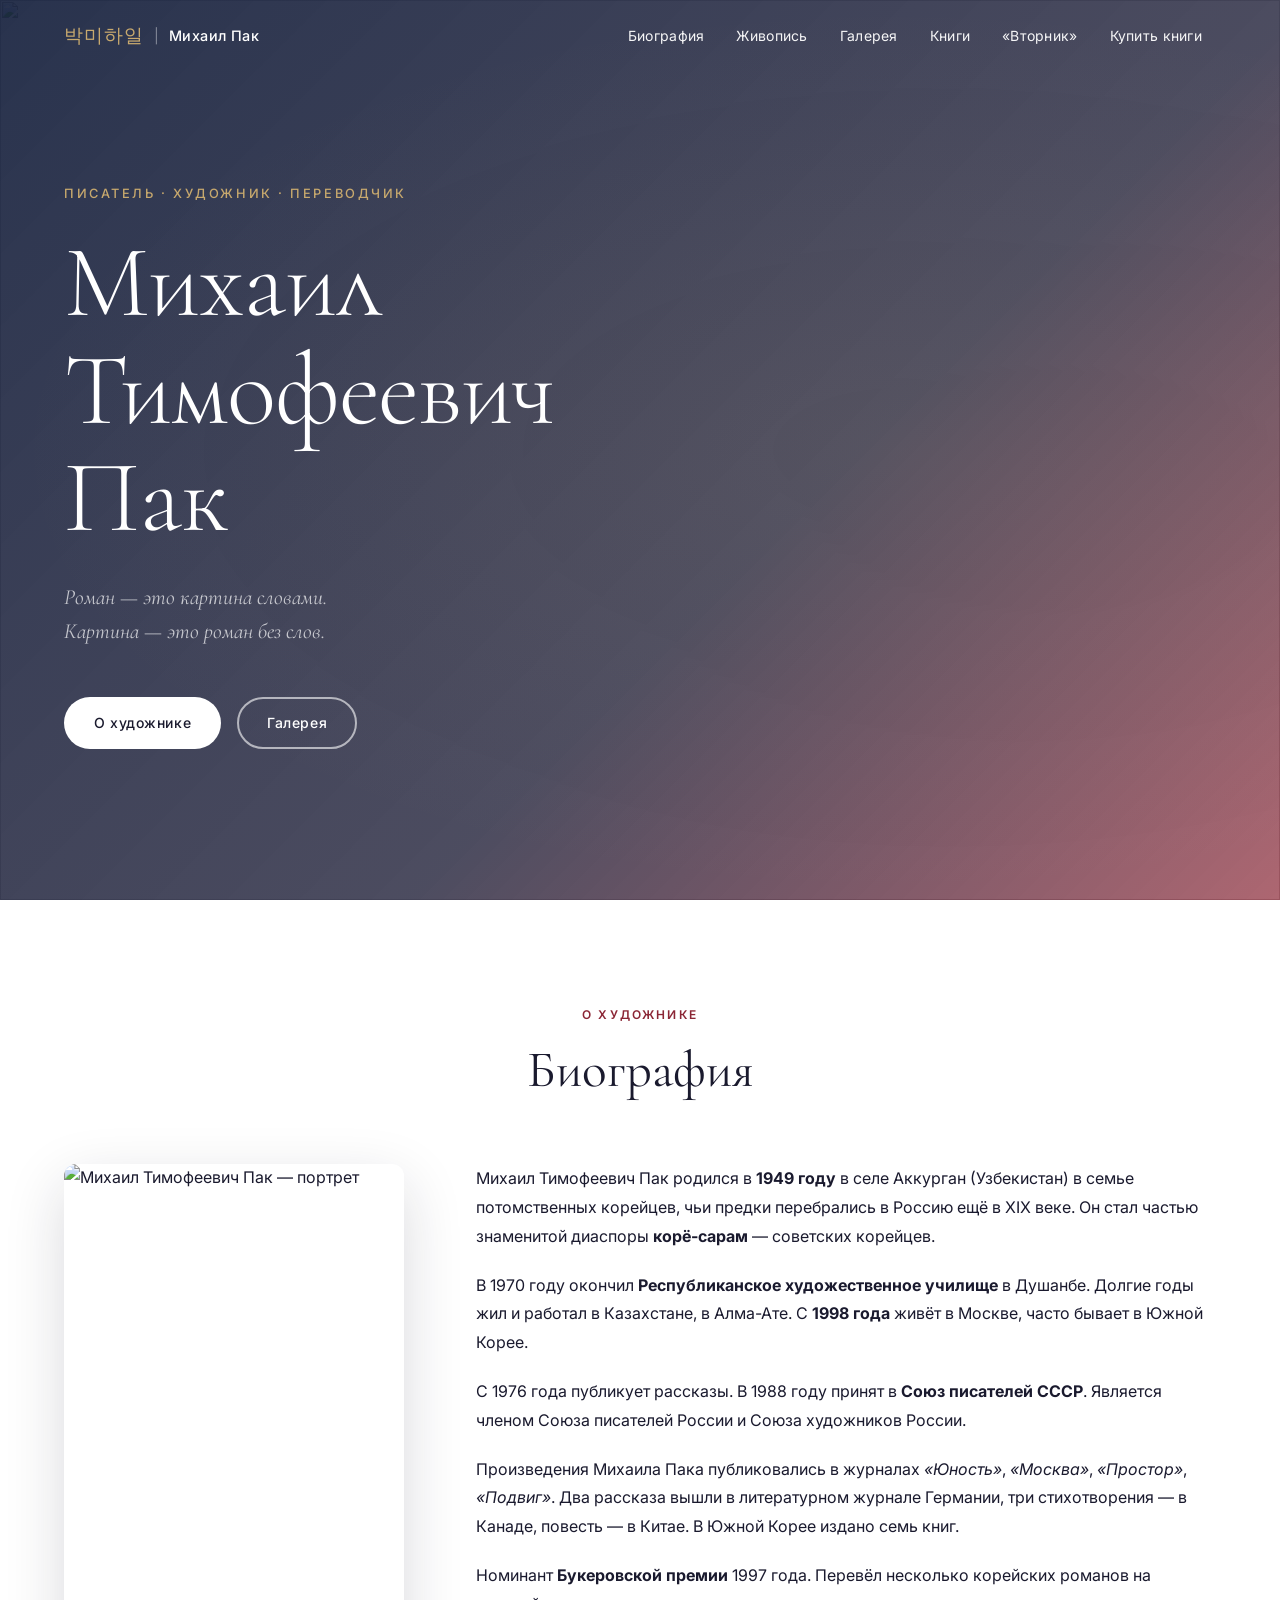
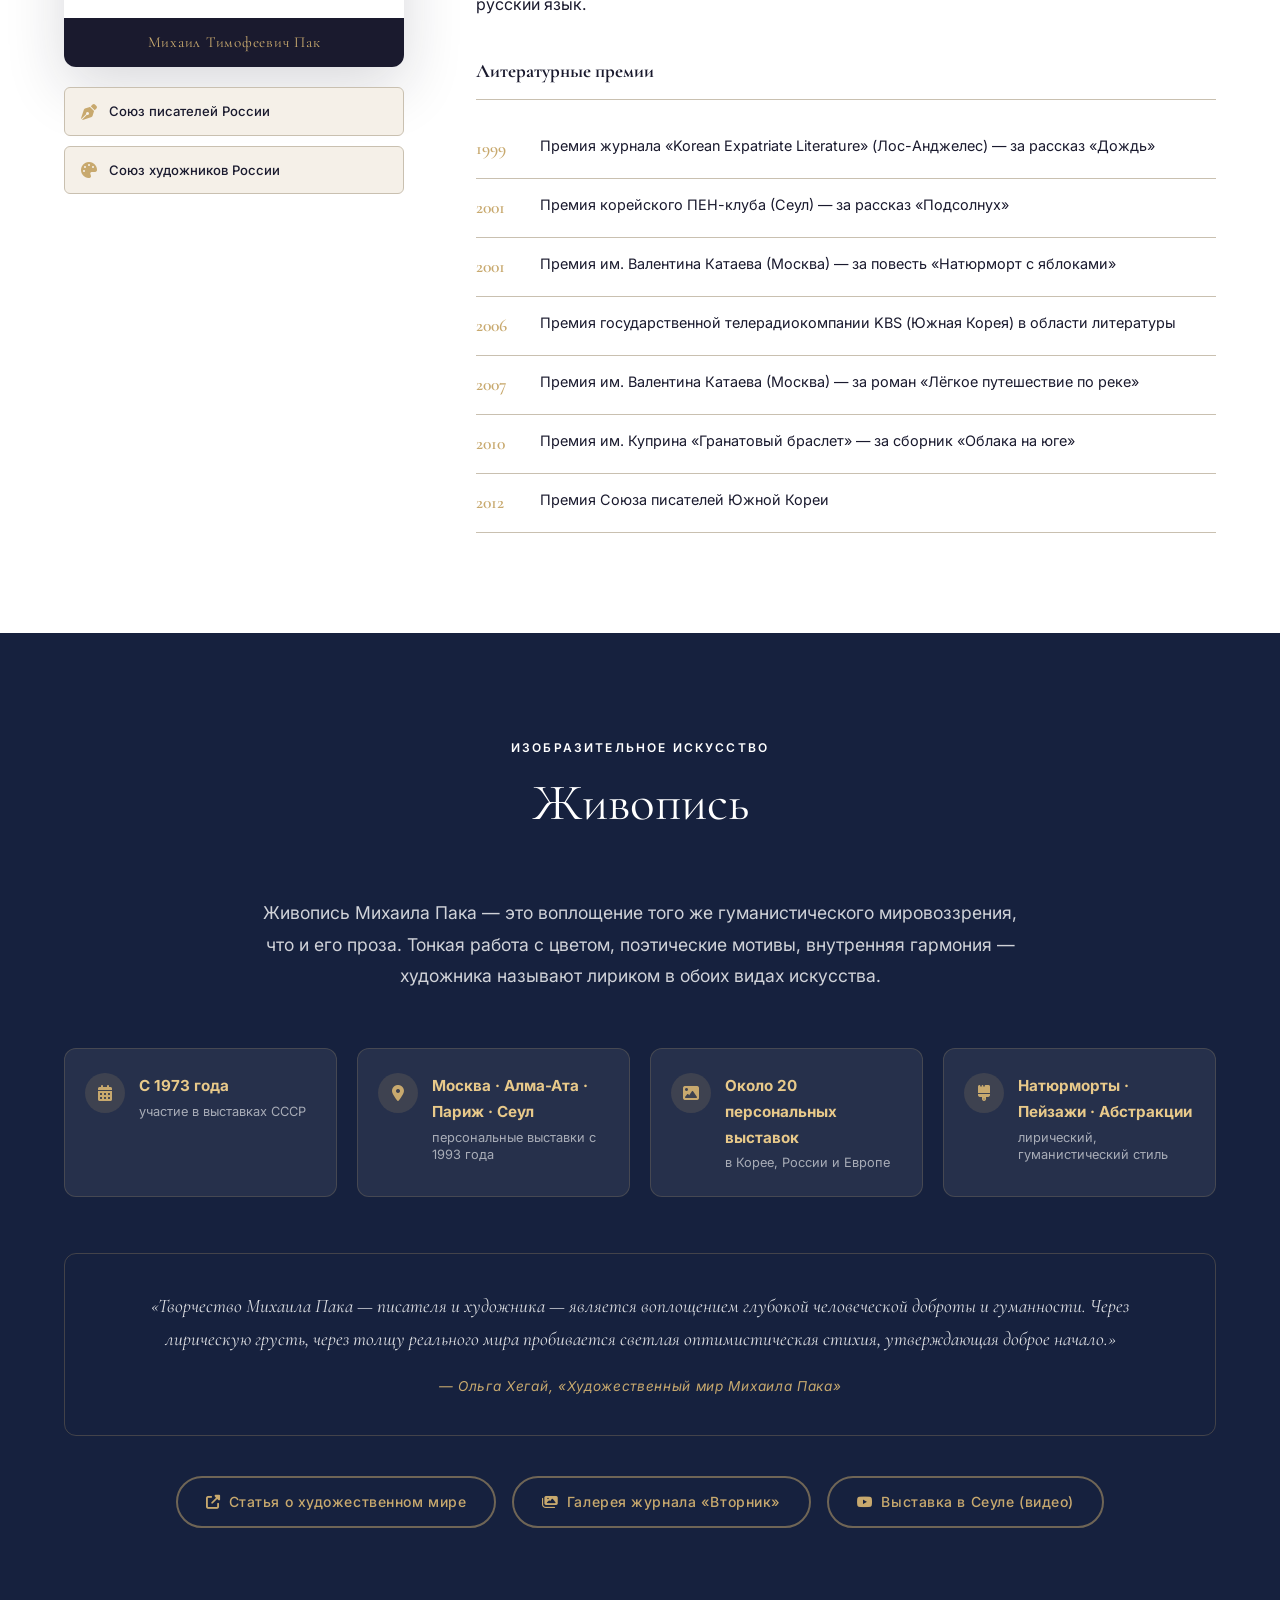
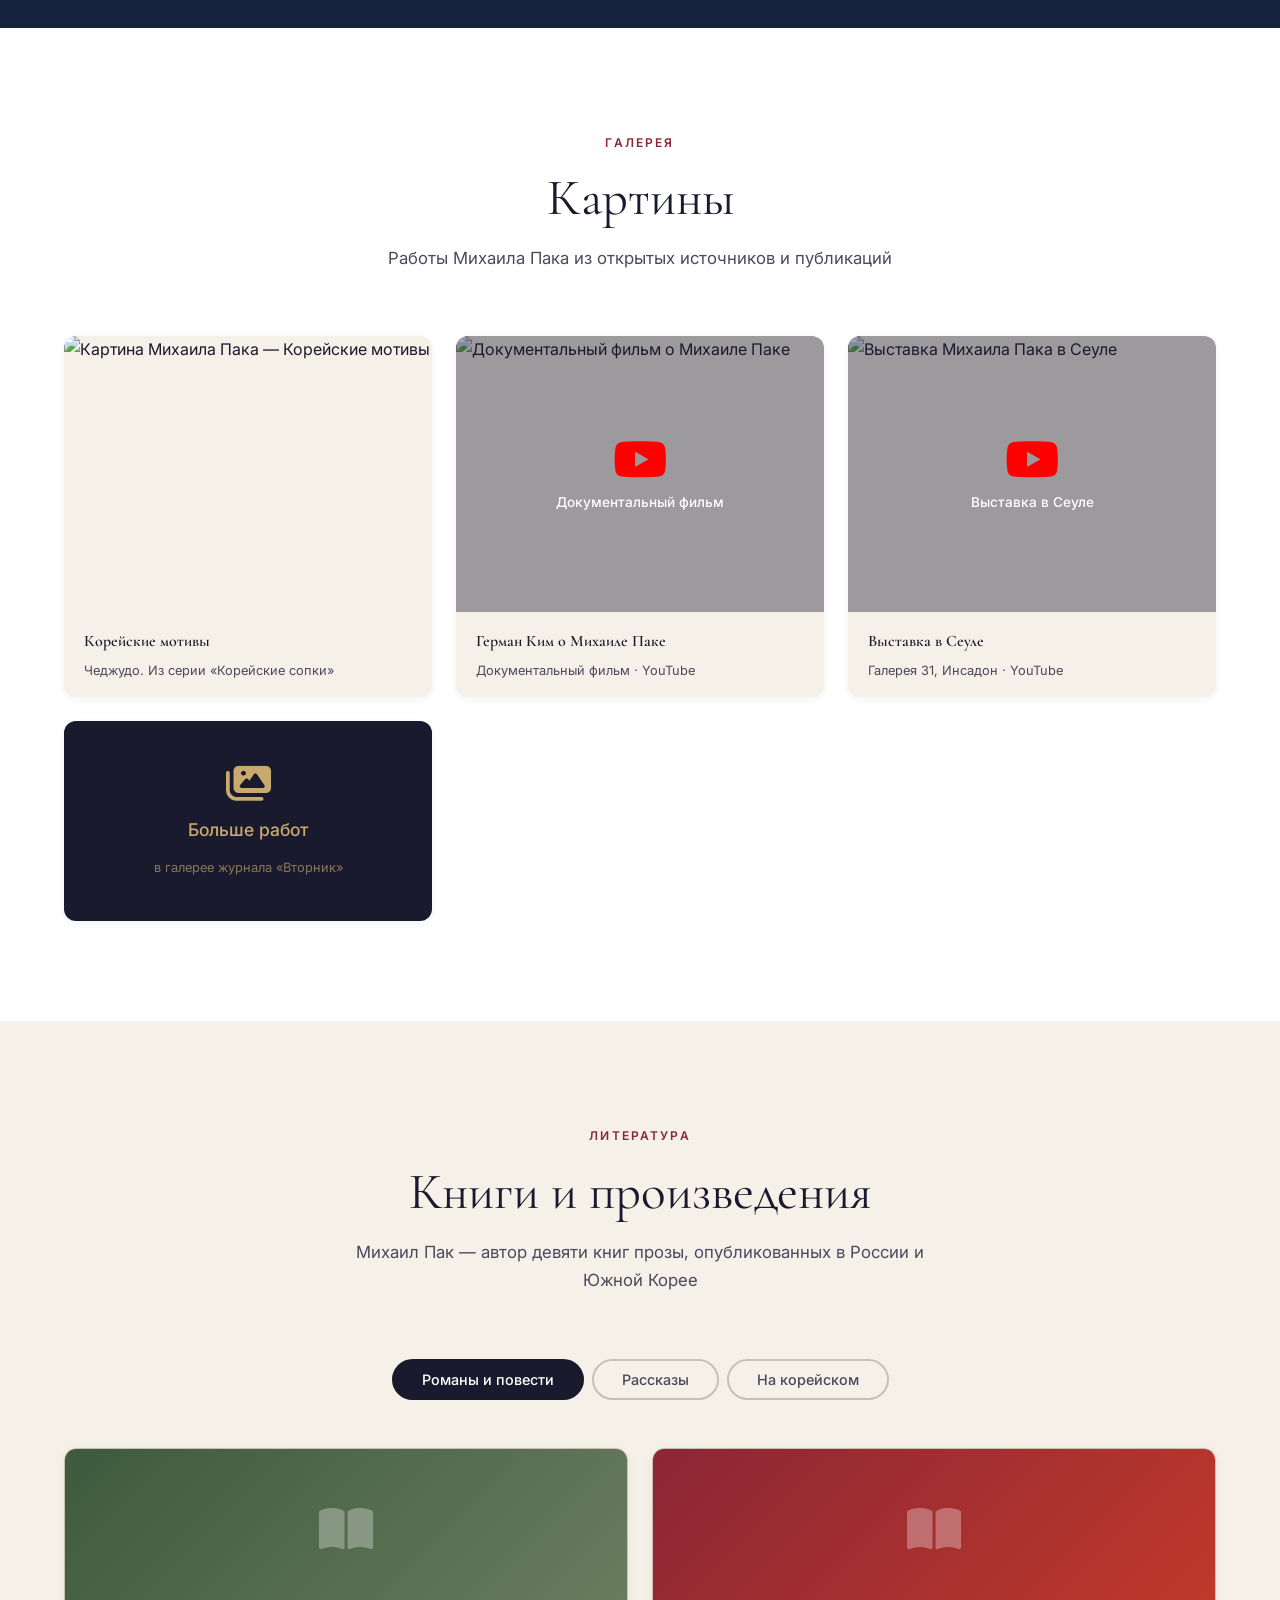
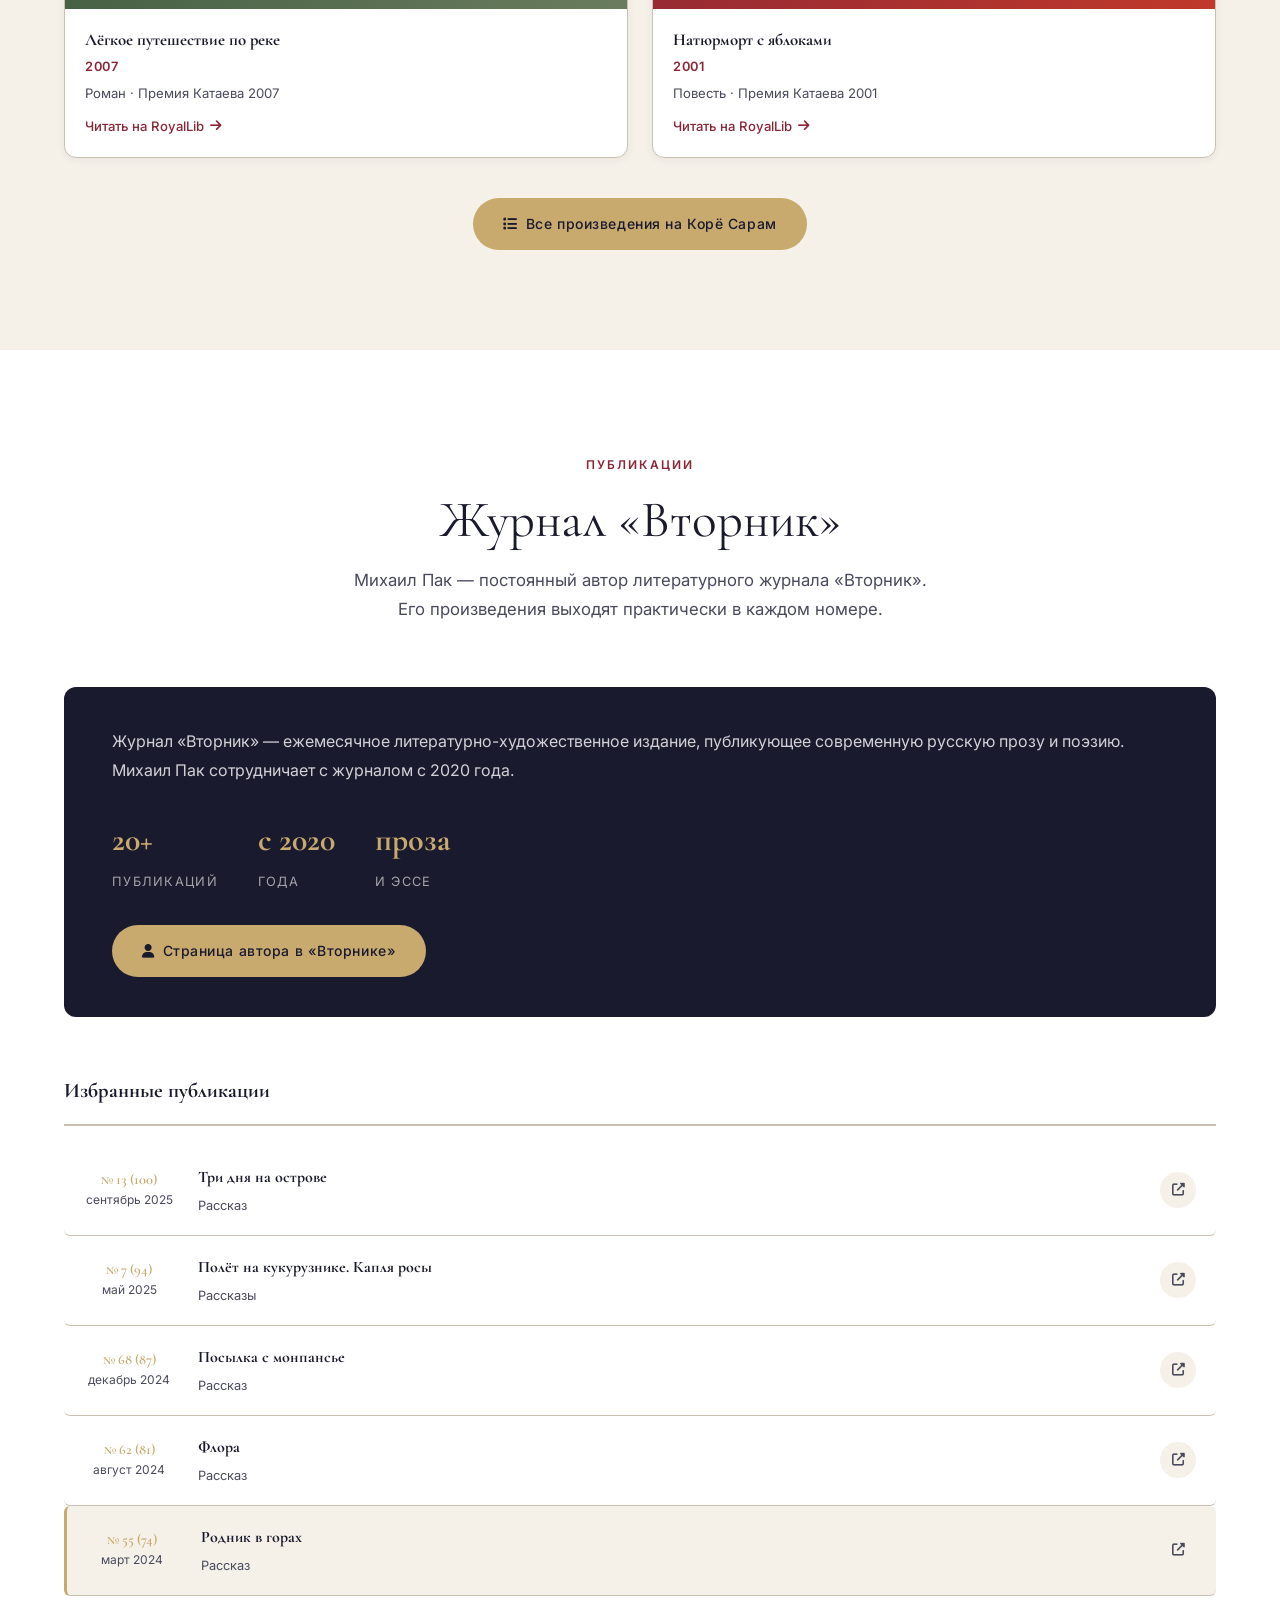
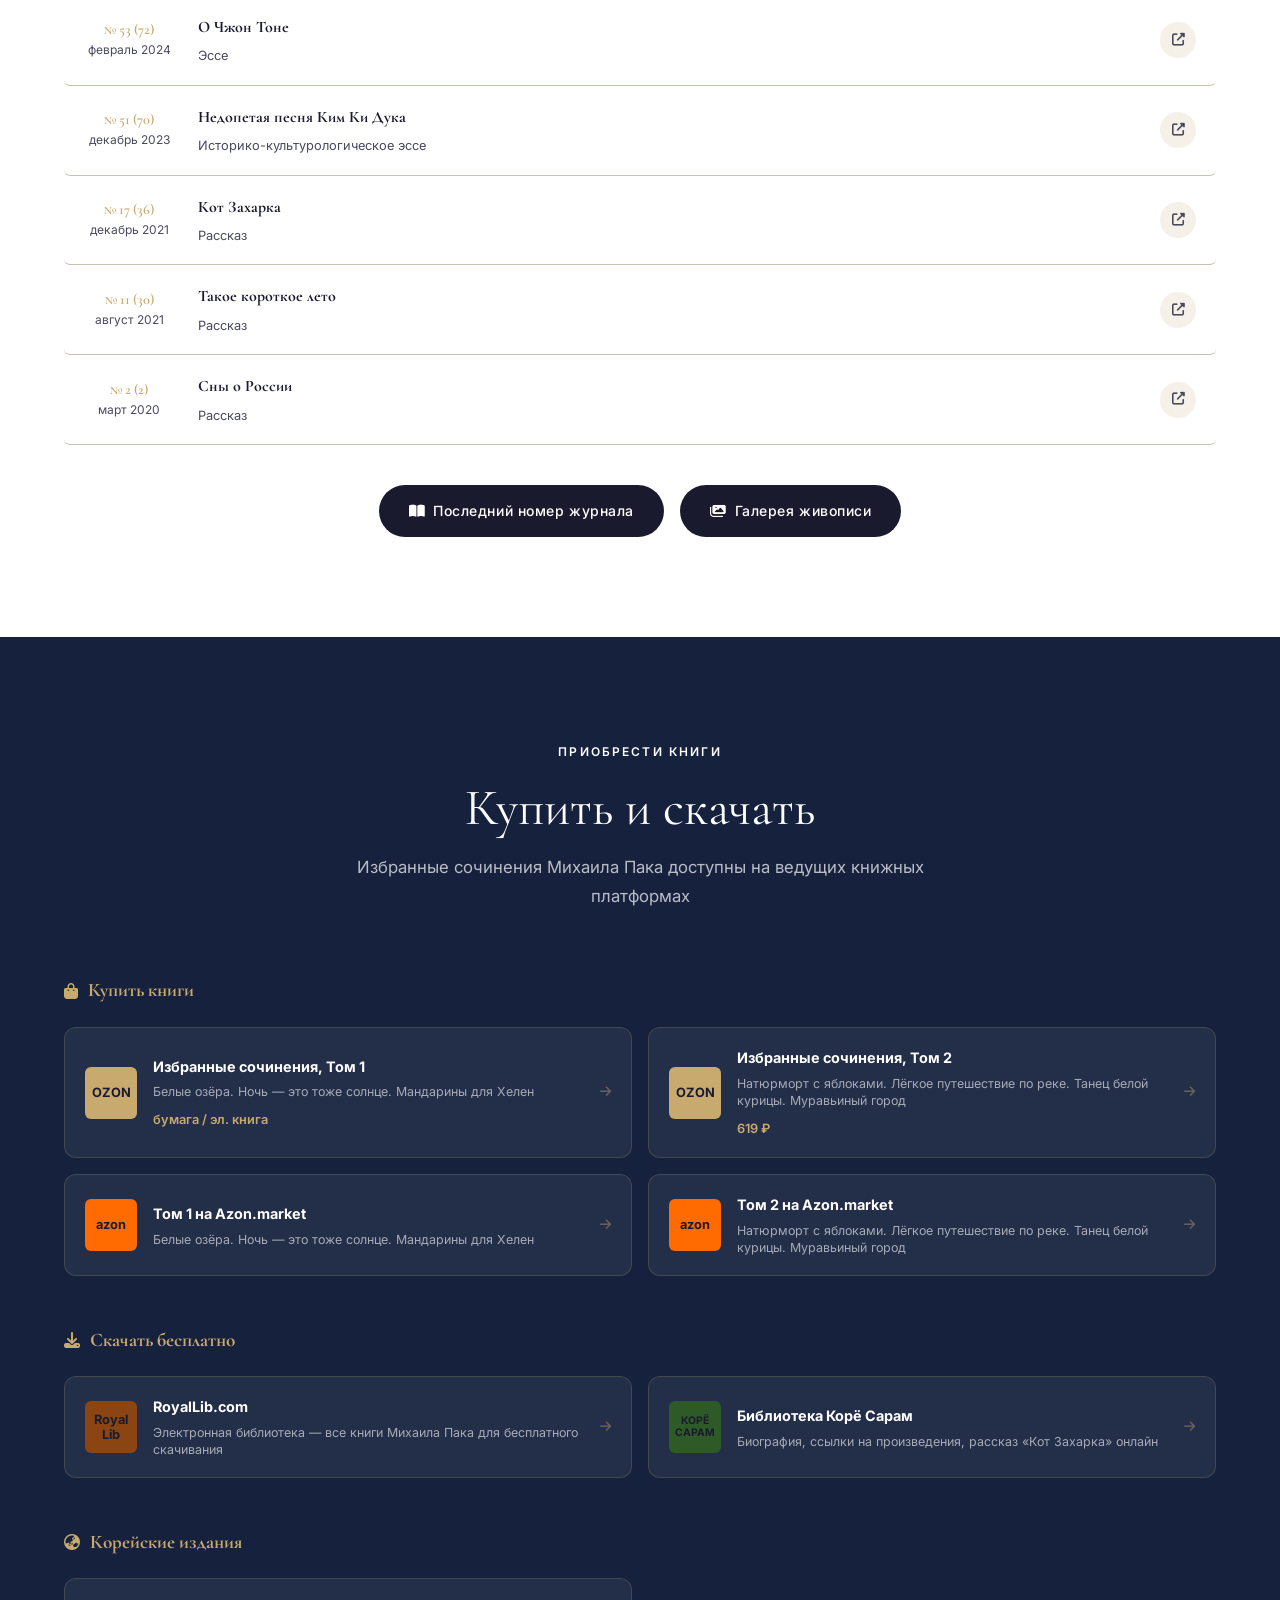
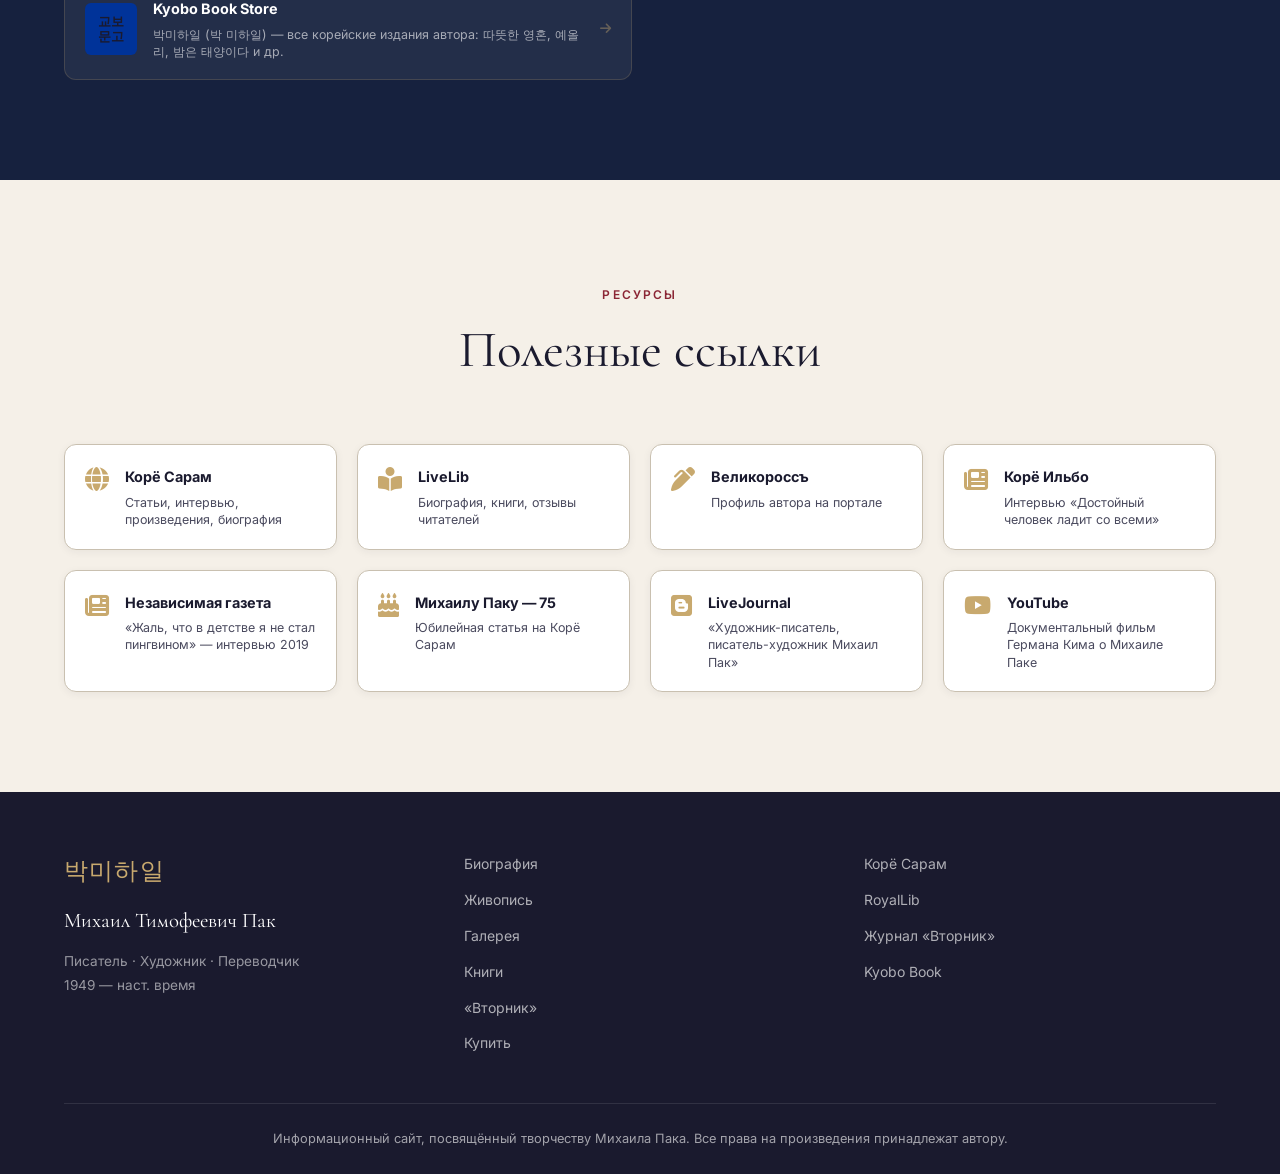
==== commit cb6598b3: "Fix: favicon для Vercel — SVG основной, apple-touch-icon с цветным фоном - Убран favicon.ico (пробле" ====
--- a/index.html
+++ b/index.html
@@ -7,11 +7,6 @@
   <meta name="description" content="Михаил Тимофеевич Пак — российский корейский писатель и художник. Биография, галерея картин, литературные произведения, ссылки на публикации.">
   <!-- Favicons -->
   <link rel="icon" type="image/svg+xml" href="icons/favicon.svg">
-  <link rel="icon" type="image/x-icon" href="icons/favicon.ico">
-  <link rel="icon" type="image/png" sizes="16x16" href="icons/favicon-16x16.png">
-  <link rel="icon" type="image/png" sizes="32x32" href="icons/favicon-32x32.png">
-  <link rel="icon" type="image/png" sizes="48x48" href="icons/favicon-48x48.png">
-  <link rel="icon" type="image/png" sizes="64x64" href="icons/favicon-64x64.png">
   <link rel="apple-touch-icon" sizes="180x180" href="icons/apple-touch-icon.png">
   <link rel="manifest" href="icons/site.webmanifest">
   <meta name="theme-color" content="#1a1a2e">
--- a/css/style.css
+++ b/css/style.css
@@ -362,7 +362,7 @@
   font-size: 0.75rem;
   letter-spacing: 0.18em;
   text-transform: uppercase;
-  color: var(--clr-warm);
+  color: var(--clr-red);
   font-weight: 600;
   margin-bottom: 16px;
 }
@@ -754,7 +754,7 @@
 }
 .book-year {
   font-size: 0.8rem;
-  color: var(--clr-warm);
+  color: var(--clr-red);
   font-weight: 600;
   letter-spacing: 0.05em;
 }
@@ -1057,7 +1057,7 @@
   padding: 24px 0;
   text-align: center;
 }
-.footer-bottom p { font-size: 0.8rem; color: rgba(255,255,255,0.35); }
+.footer-bottom p { font-size: 0.8rem; color: rgba(255,255,255,0.6); }
 
 /* --- LIGHTBOX --- */
 .lightbox {
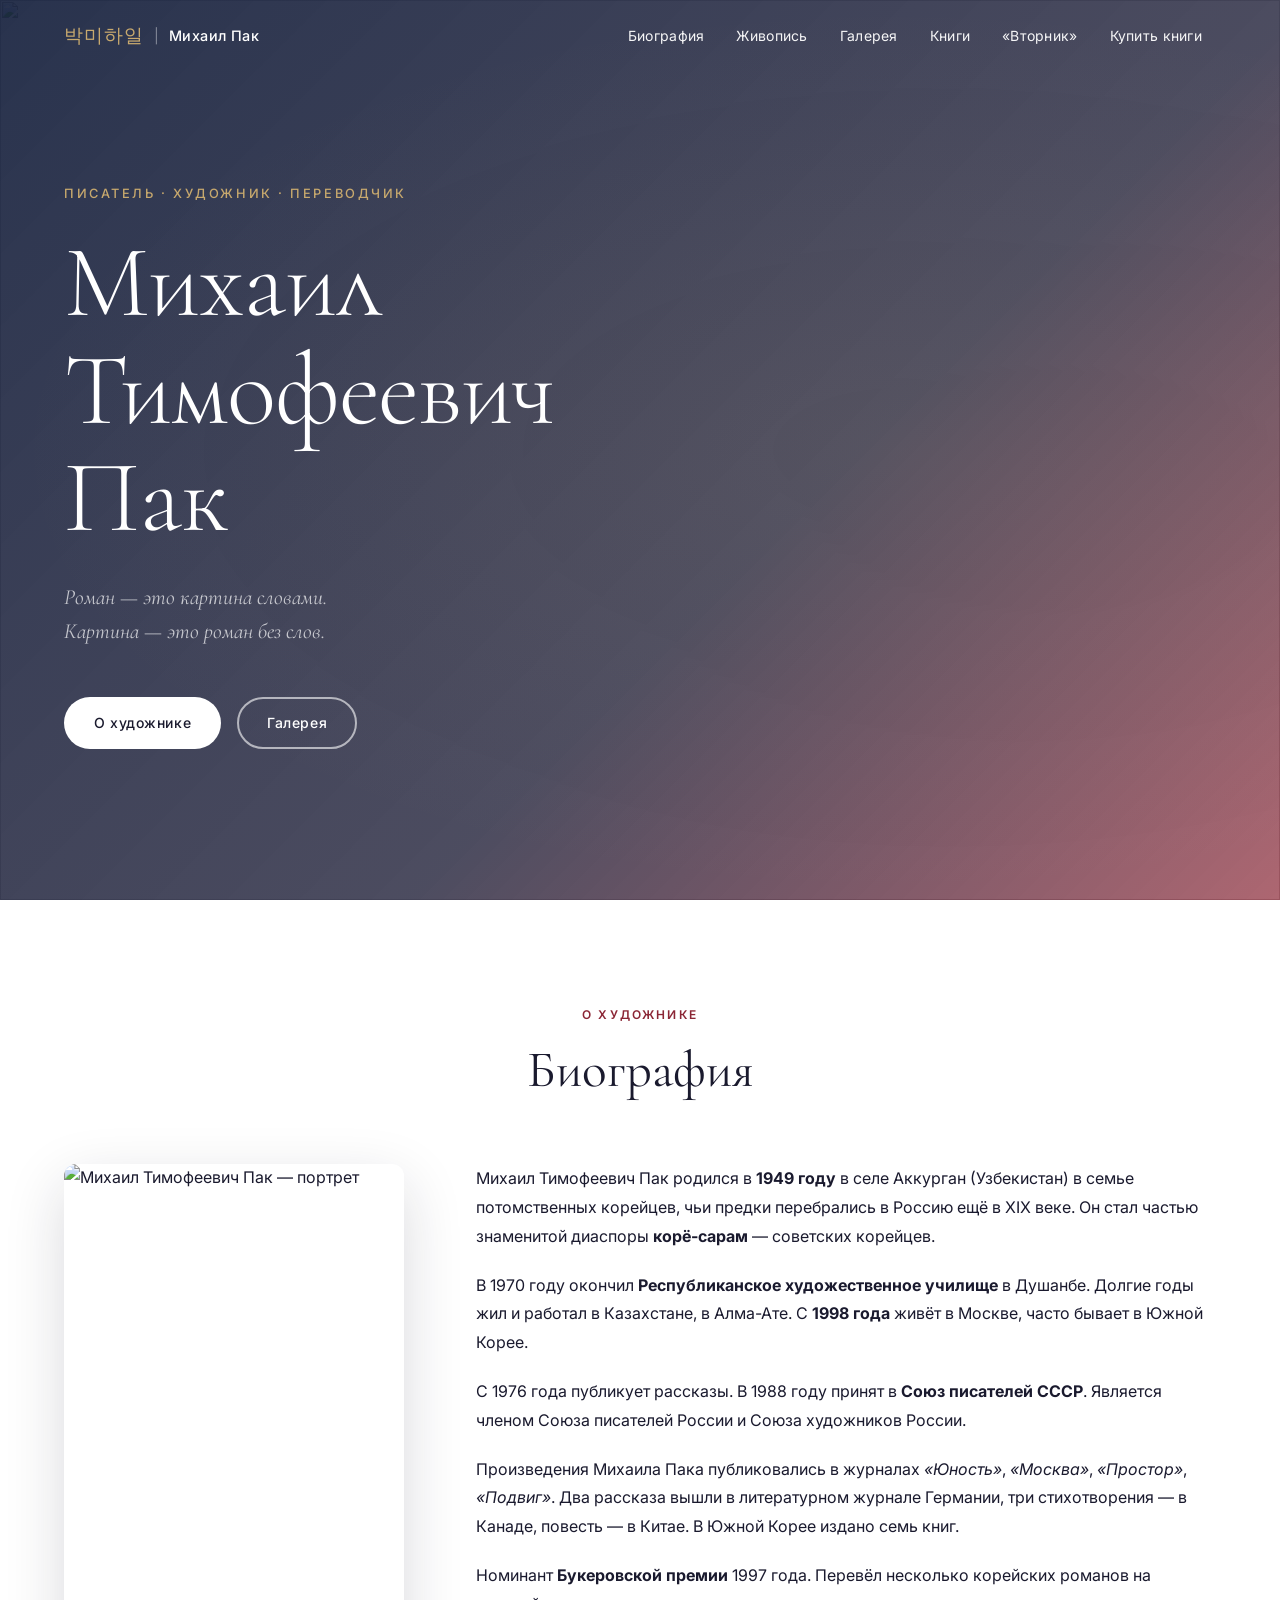
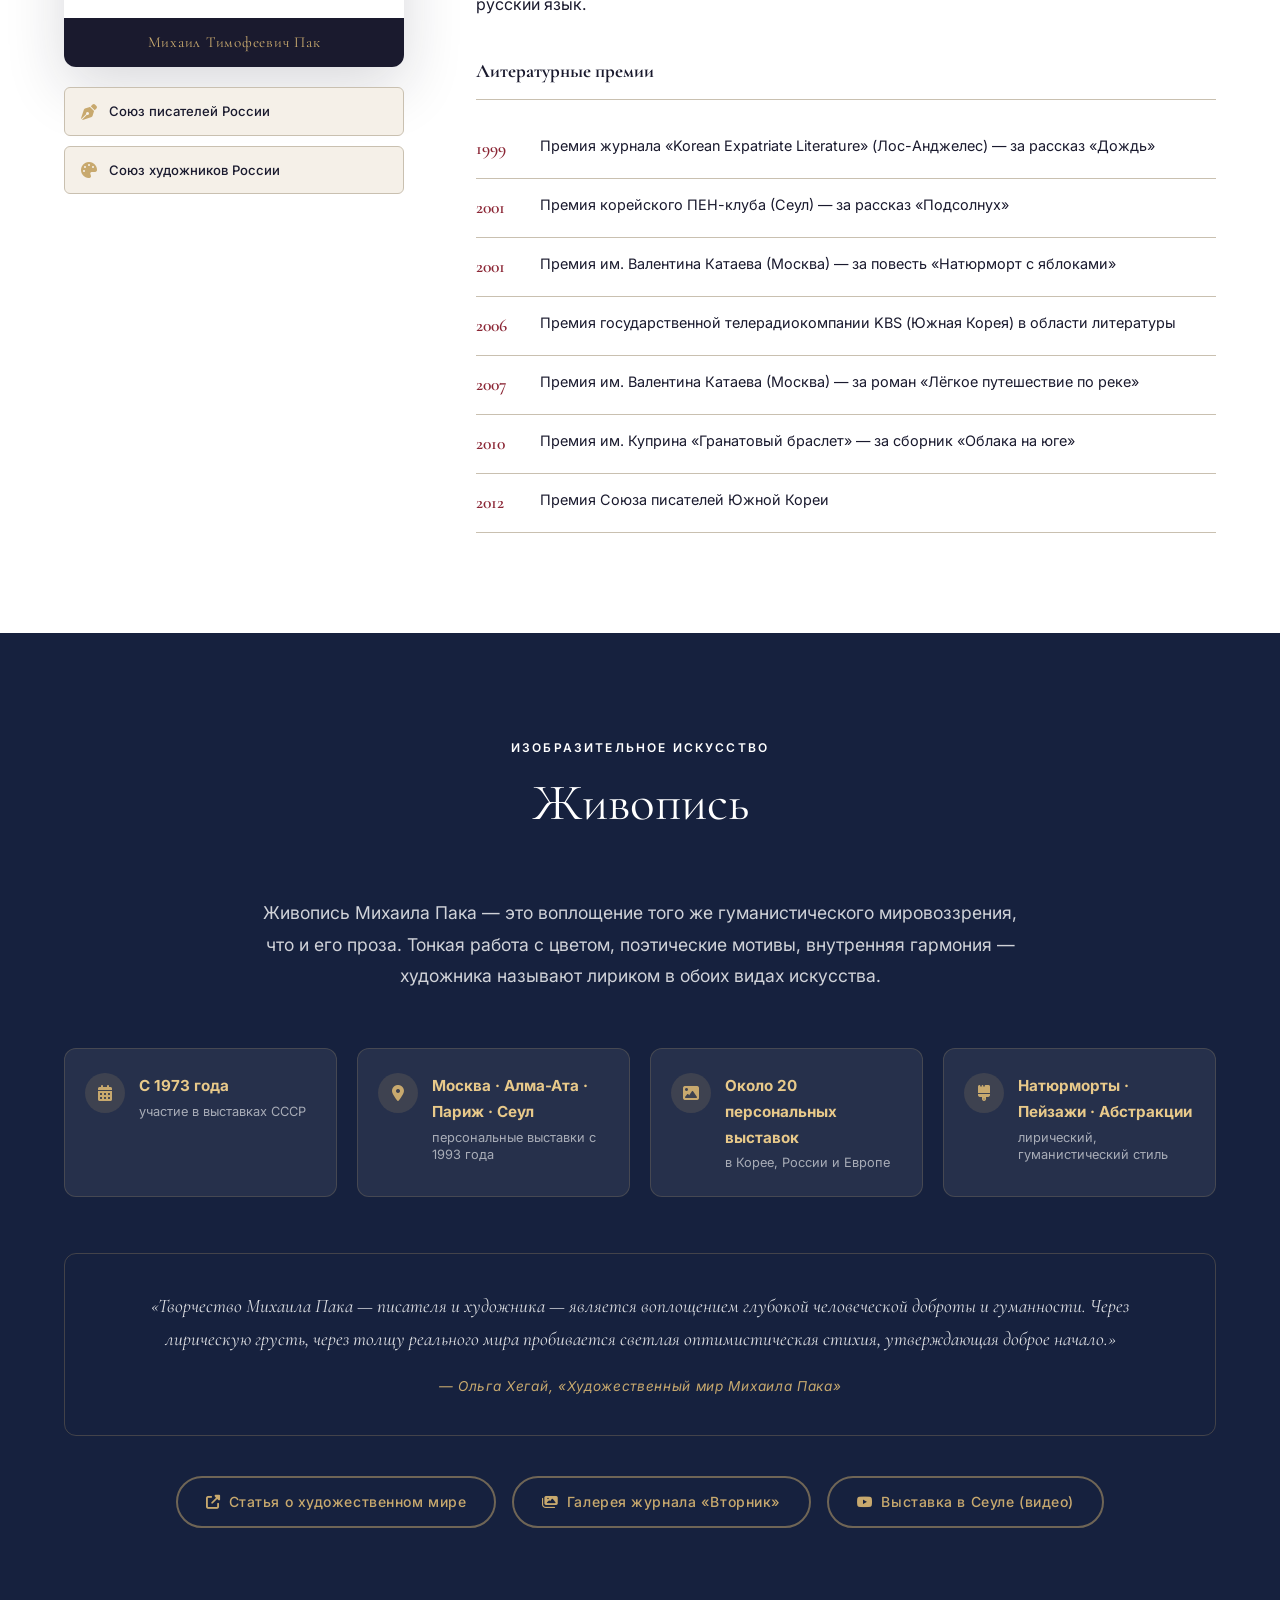
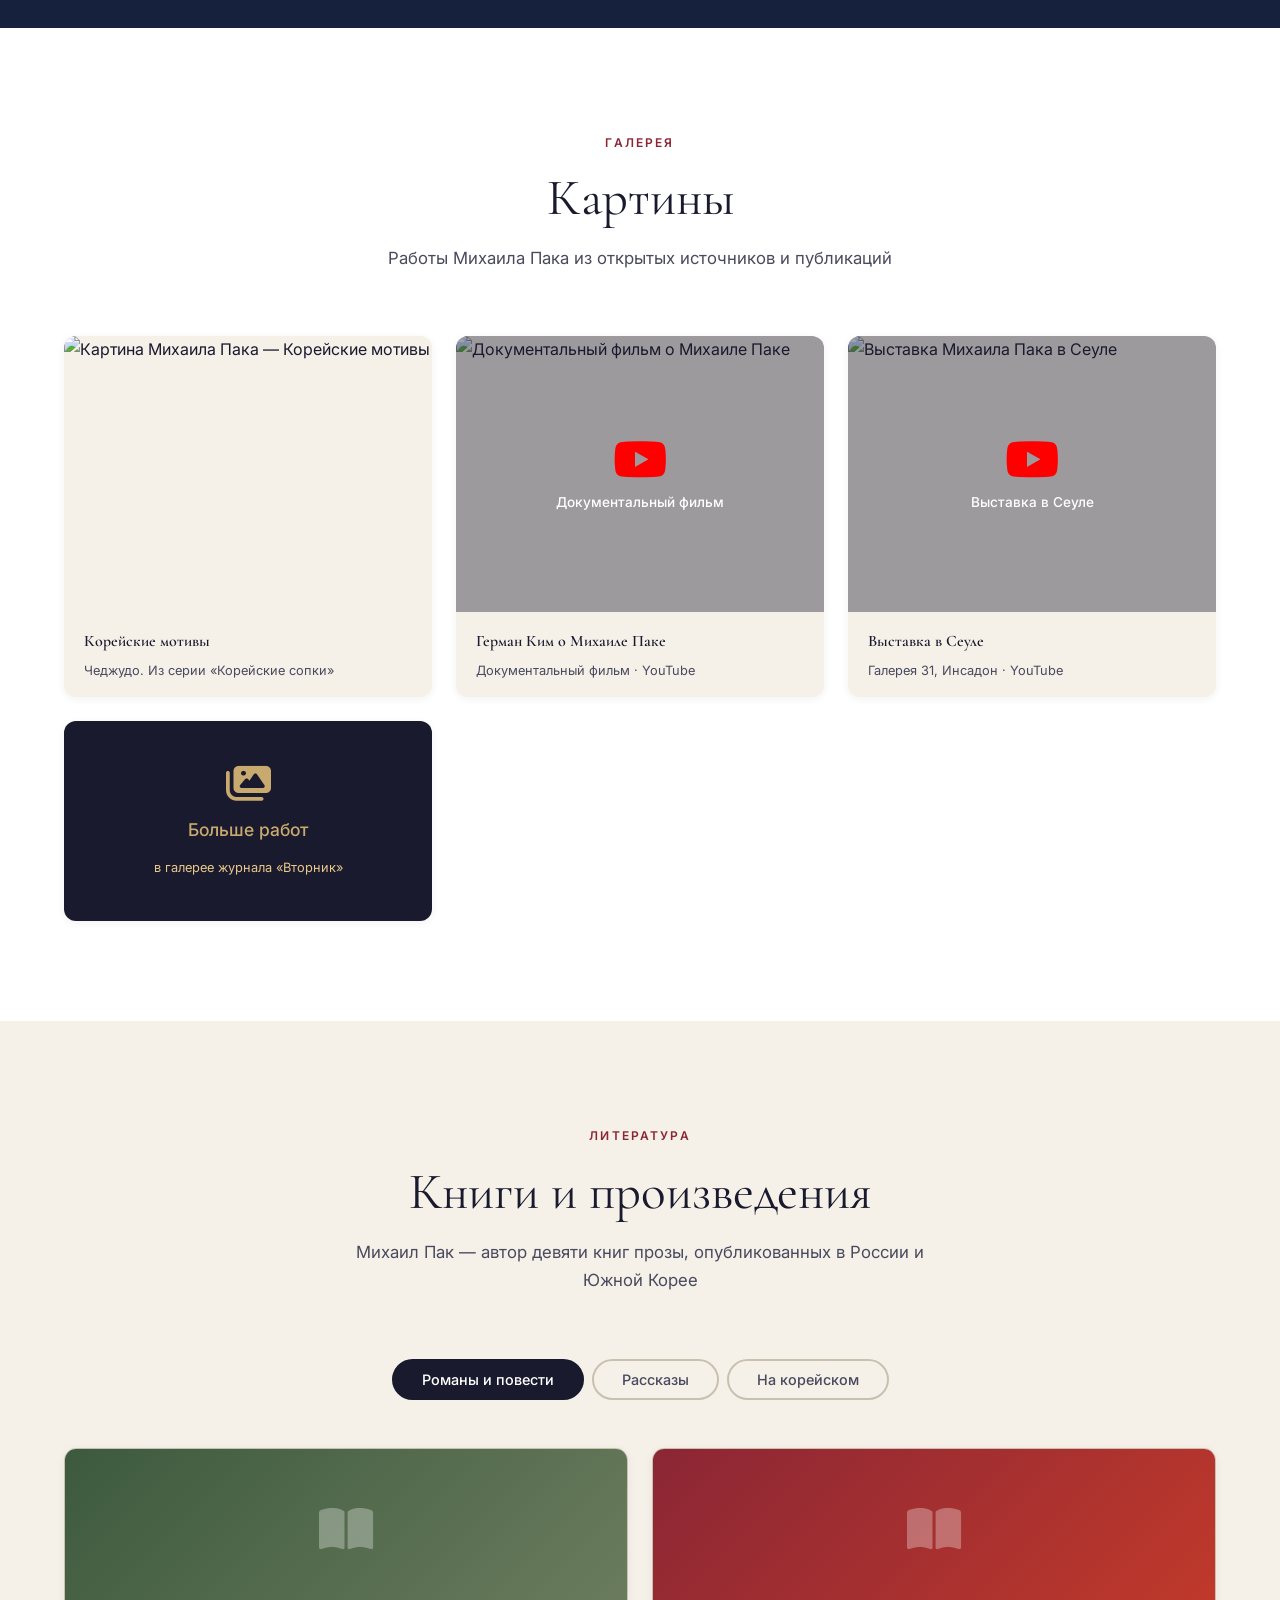
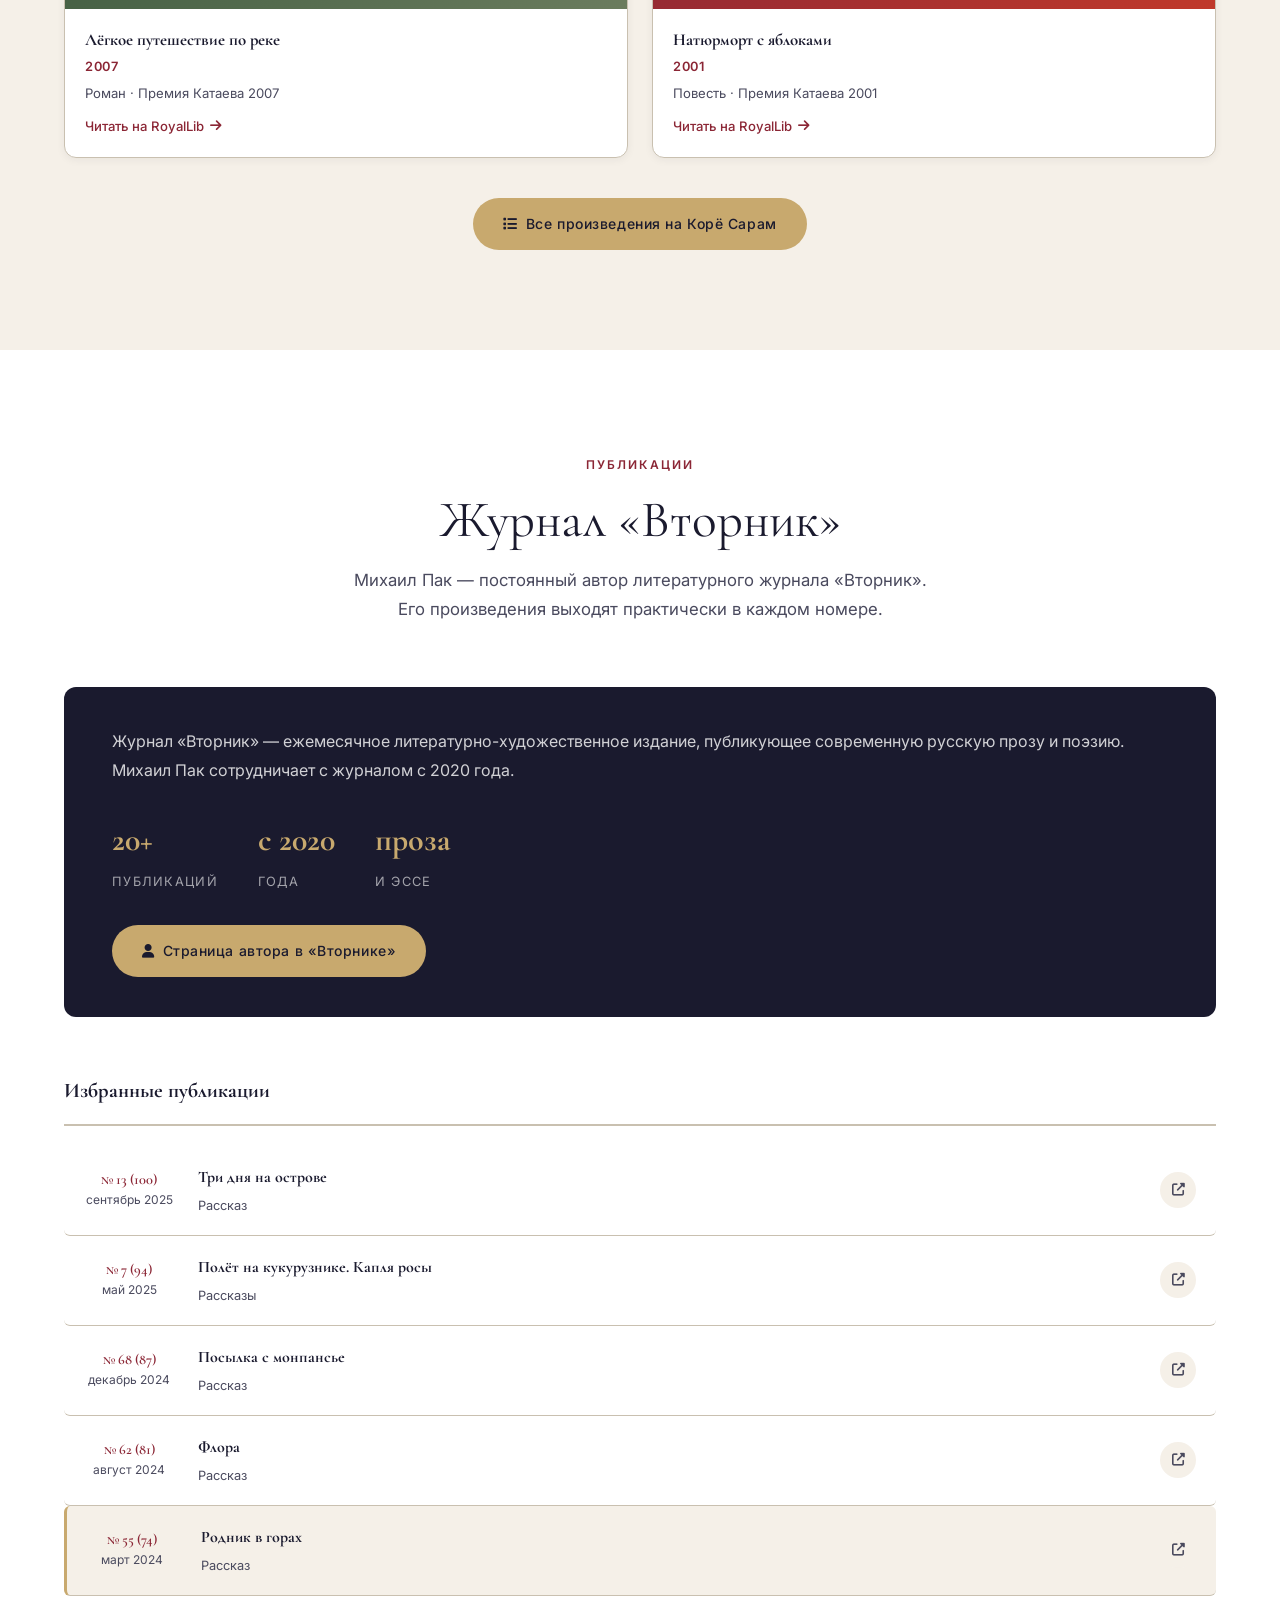
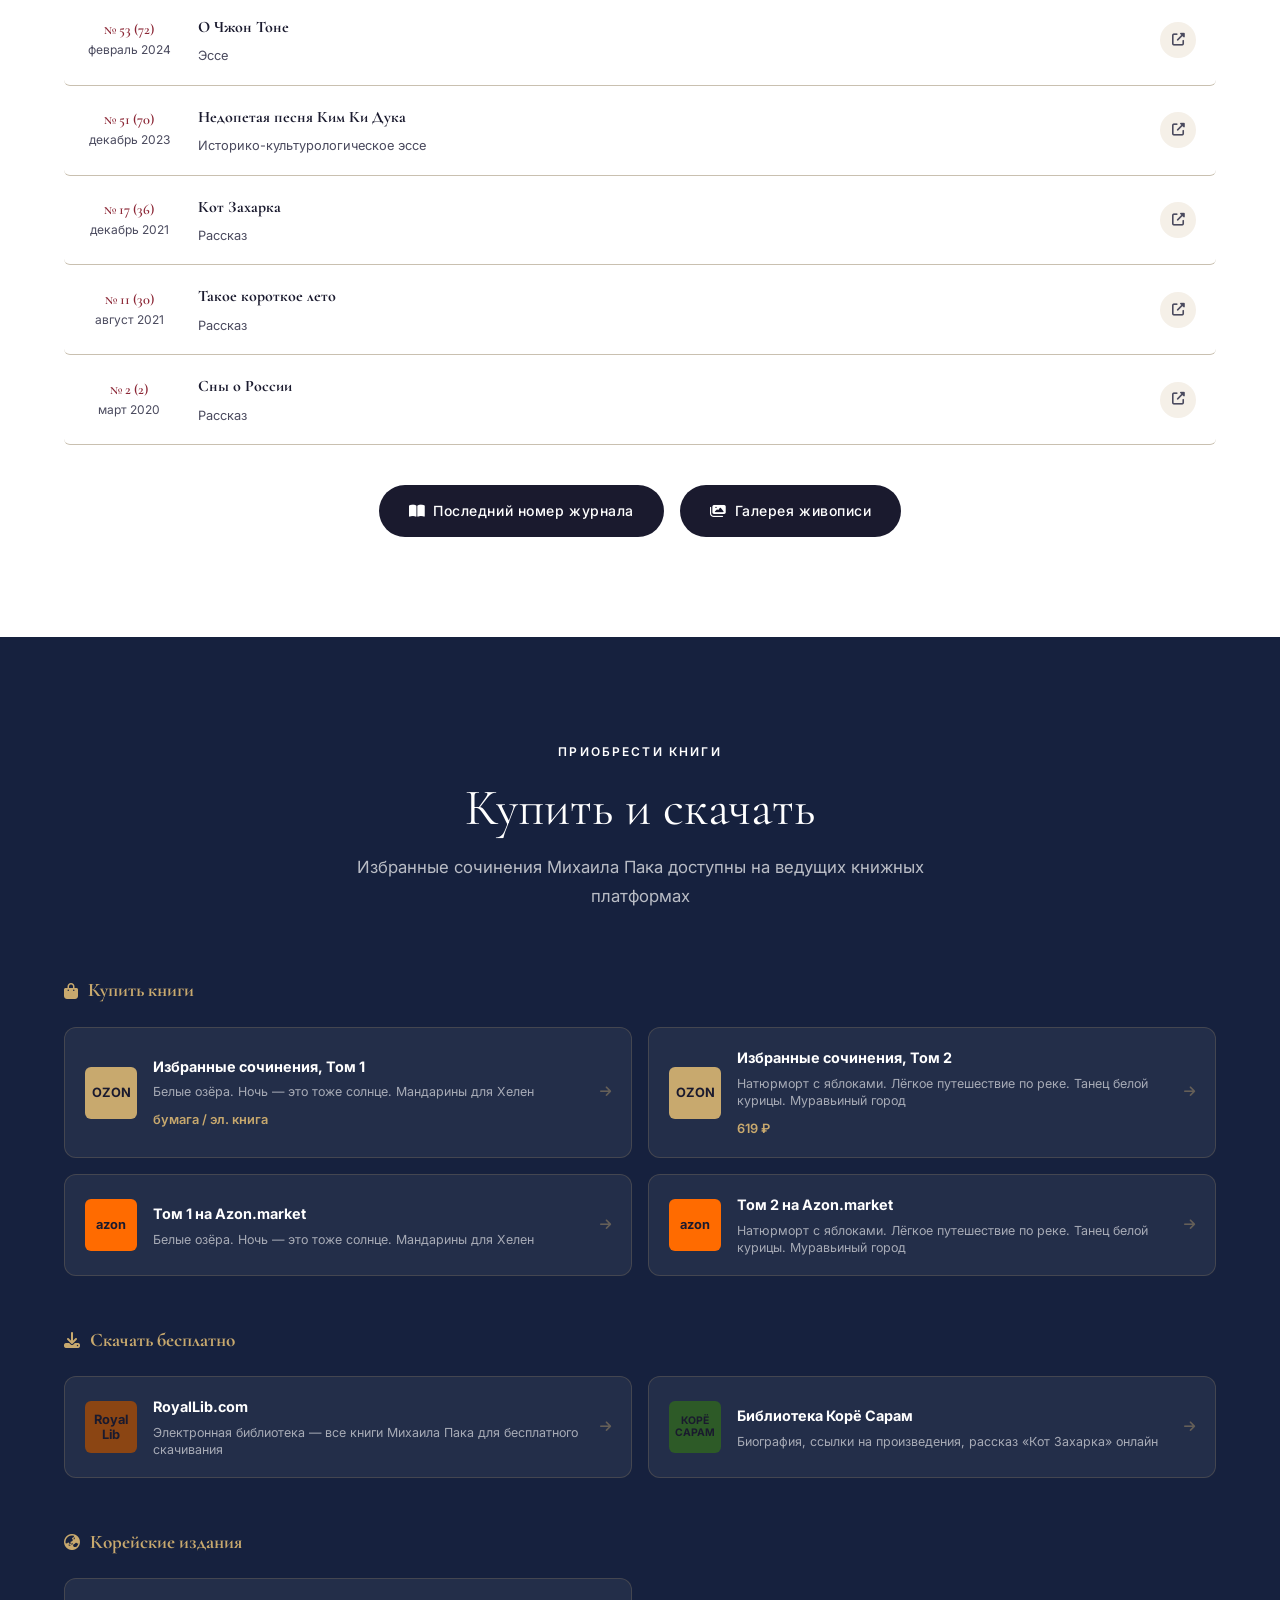
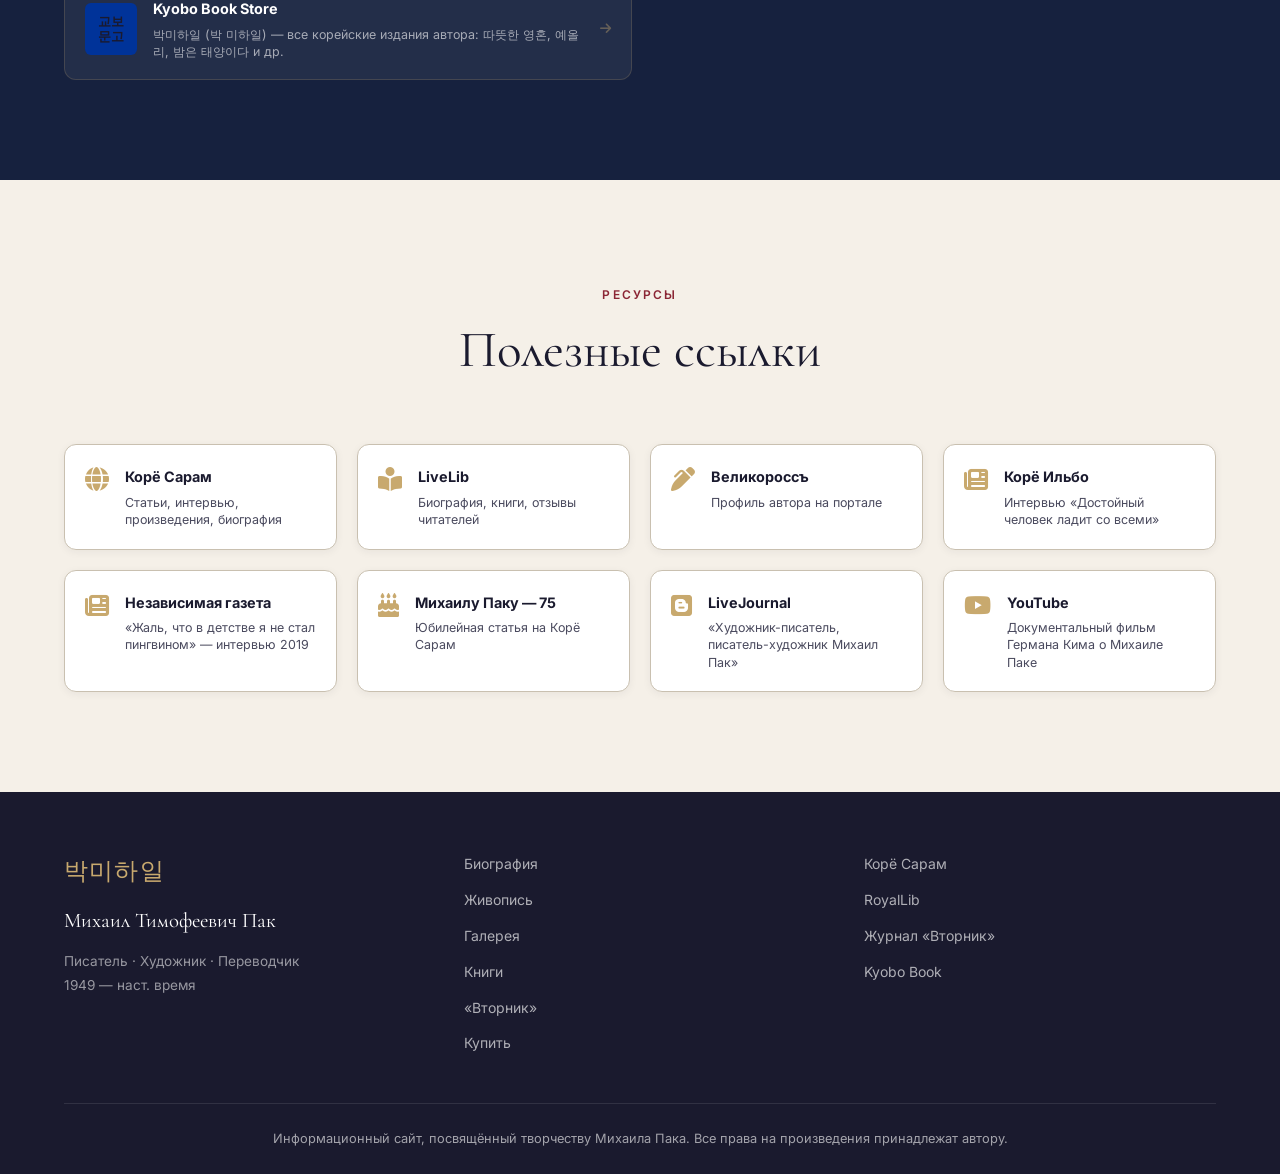
==== commit 323a5f71: "Add: Open Graph и Twitter Card мета-теги для соцсетей - Добавлены og:title, og:description, og:image" ====
--- a/index.html
+++ b/index.html
@@ -5,6 +5,26 @@
   <meta name="viewport" content="width=device-width, initial-scale=1.0, viewport-fit=cover" />
   <title>Михаил Пак — писатель и художник</title>
   <meta name="description" content="Михаил Тимофеевич Пак — российский корейский писатель и художник. Биография, галерея картин, литературные произведения, ссылки на публикации.">
+  
+  <!-- Open Graph / Facebook -->
+  <meta property="og:type" content="website">
+  <meta property="og:url" content="https://dimgo66.github.io/mpark/">
+  <meta property="og:title" content="Михаил Пак — писатель и художник">
+  <meta property="og:description" content="Михаил Тимофеевич Пак — российский корейский писатель и художник. Биография, галерея картин, литературные произведения.">
+  <meta property="og:image" content="https://raw.githubusercontent.com/dimgo66/mpark/main/icons/og-image.png">
+  <meta property="og:image:width" content="1200">
+  <meta property="og:image:height" content="630">
+  <meta property="og:image:alt" content="Фавикон с корейским иероглифом 박">
+  <meta property="og:site_name" content="Михаил Пак">
+  
+  <!-- Twitter Card -->
+  <meta name="twitter:card" content="summary">
+  <meta name="twitter:url" content="https://dimgo66.github.io/mpark/">
+  <meta name="twitter:title" content="Михаил Пак — писатель и художник">
+  <meta name="twitter:description" content="Михаил Тимофеевич Пак — российский корейский писатель и художник. Биография, галерея картин, литературные произведения.">
+  <meta name="twitter:image" content="https://raw.githubusercontent.com/dimgo66/mpark/main/icons/og-image.png">
+  <meta name="twitter:image:alt" content="Фавикон с корейским иероглифом 박">
+  
   <!-- Favicons -->
   <link rel="icon" type="image/svg+xml" href="icons/favicon.svg">
   <link rel="apple-touch-icon" sizes="180x180" href="icons/apple-touch-icon.png">
--- a/css/style.css
+++ b/css/style.css
@@ -485,7 +485,7 @@
   font-family: var(--ff-serif);
   font-size: 1.1rem;
   font-weight: 600;
-  color: var(--clr-warm);
+  color: var(--clr-red);
   min-width: 44px;
 }
 .award-text { font-size: 0.9rem; line-height: 1.6; color: var(--clr-text); }
@@ -661,7 +661,7 @@
 .gallery-item-more:hover .gallery-more-inner { transform: scale(1.05); }
 .gallery-more-inner i { font-size: 2.5rem; }
 .gallery-more-inner span { font-size: 1.1rem; font-weight: 500; }
-.gallery-more-inner small { font-size: 0.8rem; color: rgba(200,169,110,0.65); }
+.gallery-more-inner small { font-size: 0.8rem; color: var(--clr-warm-light); }
 
 /* --- BOOKS --- */
 .books-tabs {
@@ -878,7 +878,7 @@
   min-width: 90px;
   font-family: var(--ff-serif);
   font-size: 0.9rem;
-  color: var(--clr-warm);
+  color: var(--clr-red);
   font-weight: 600;
   text-align: center;
   line-height: 1.4;
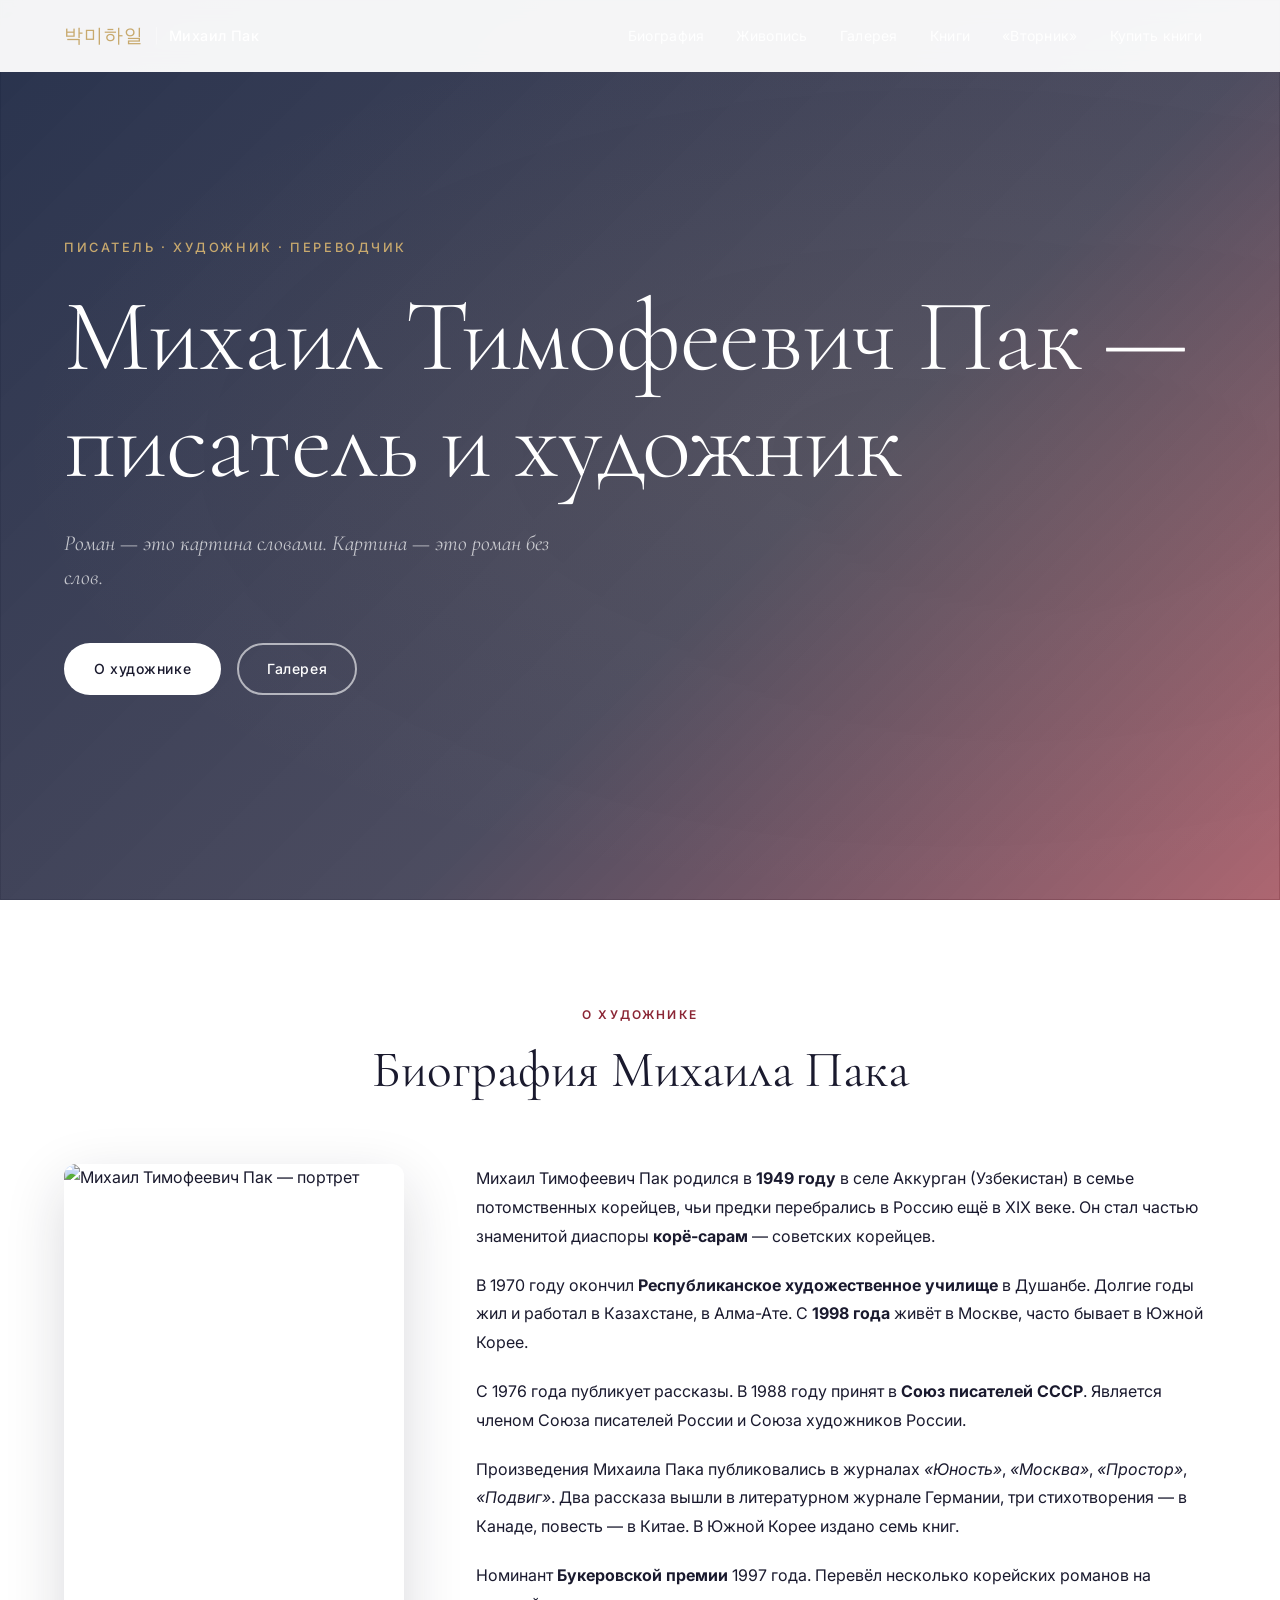
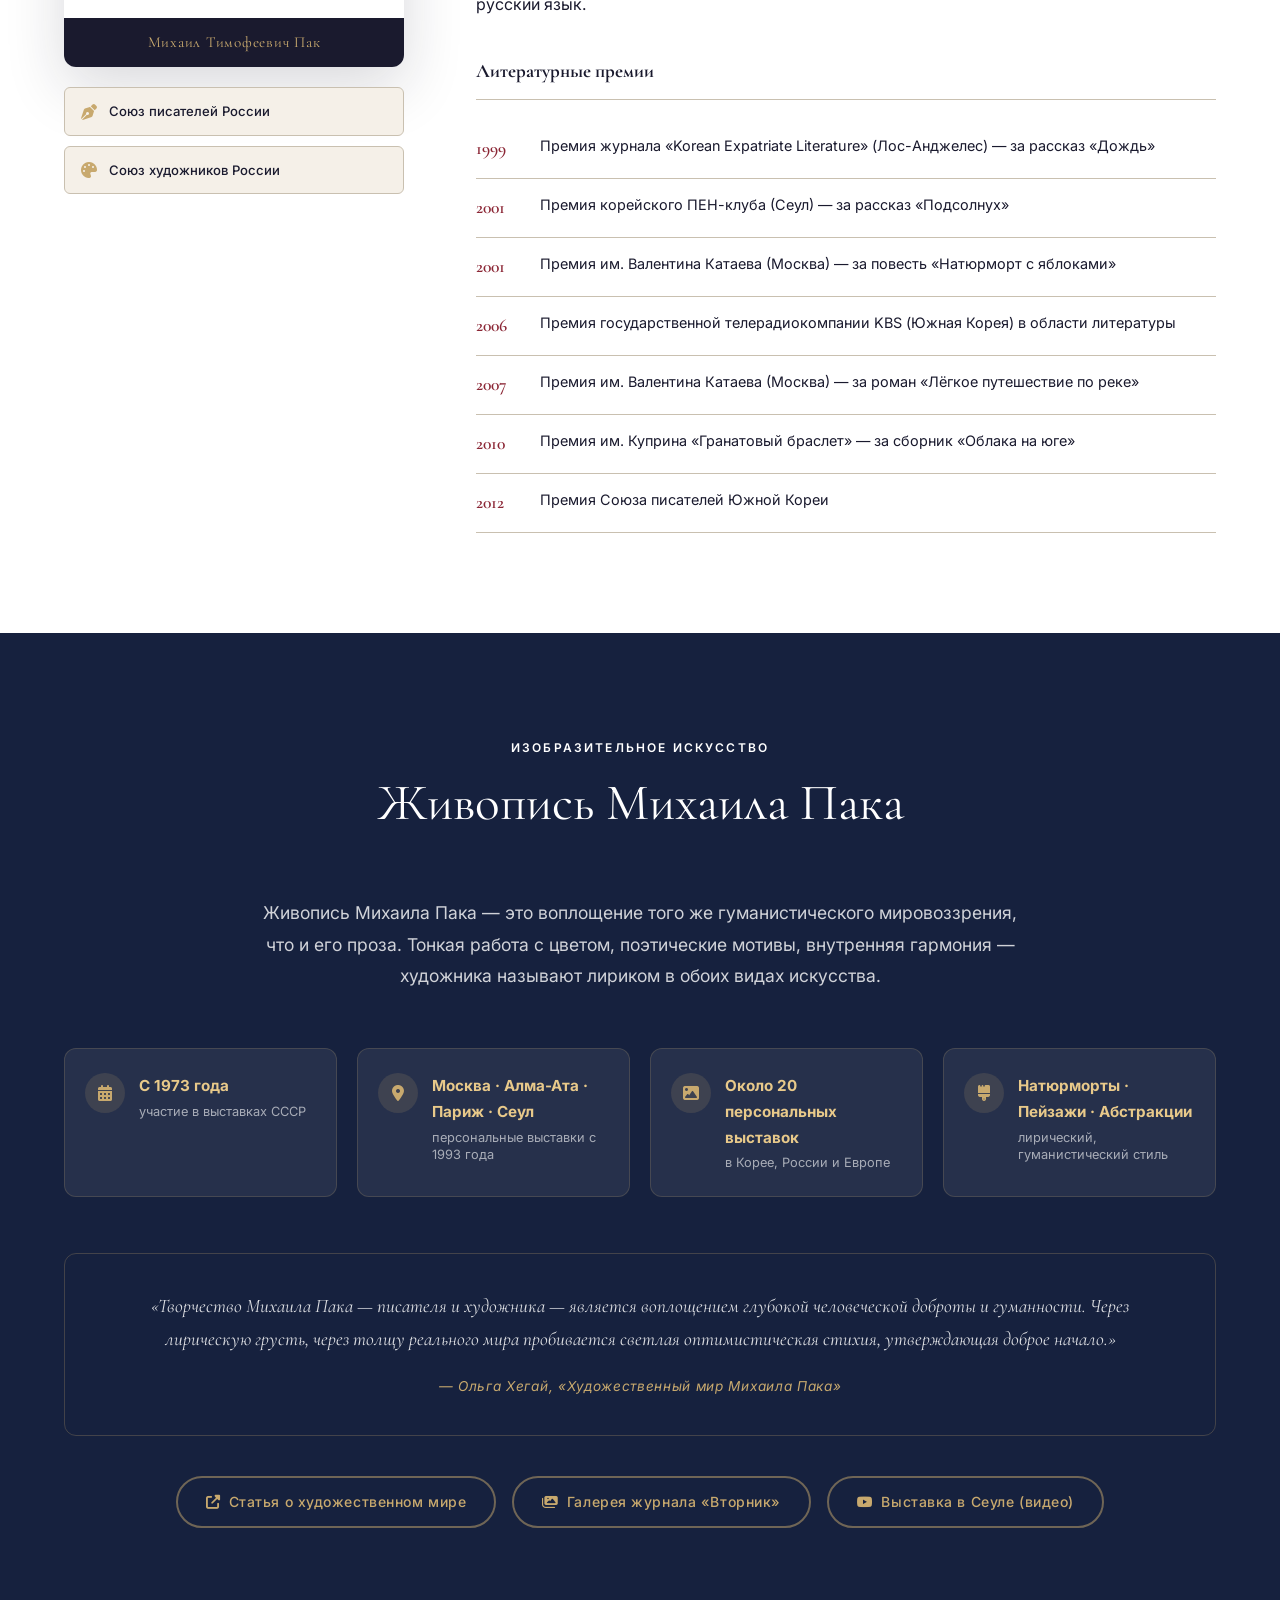
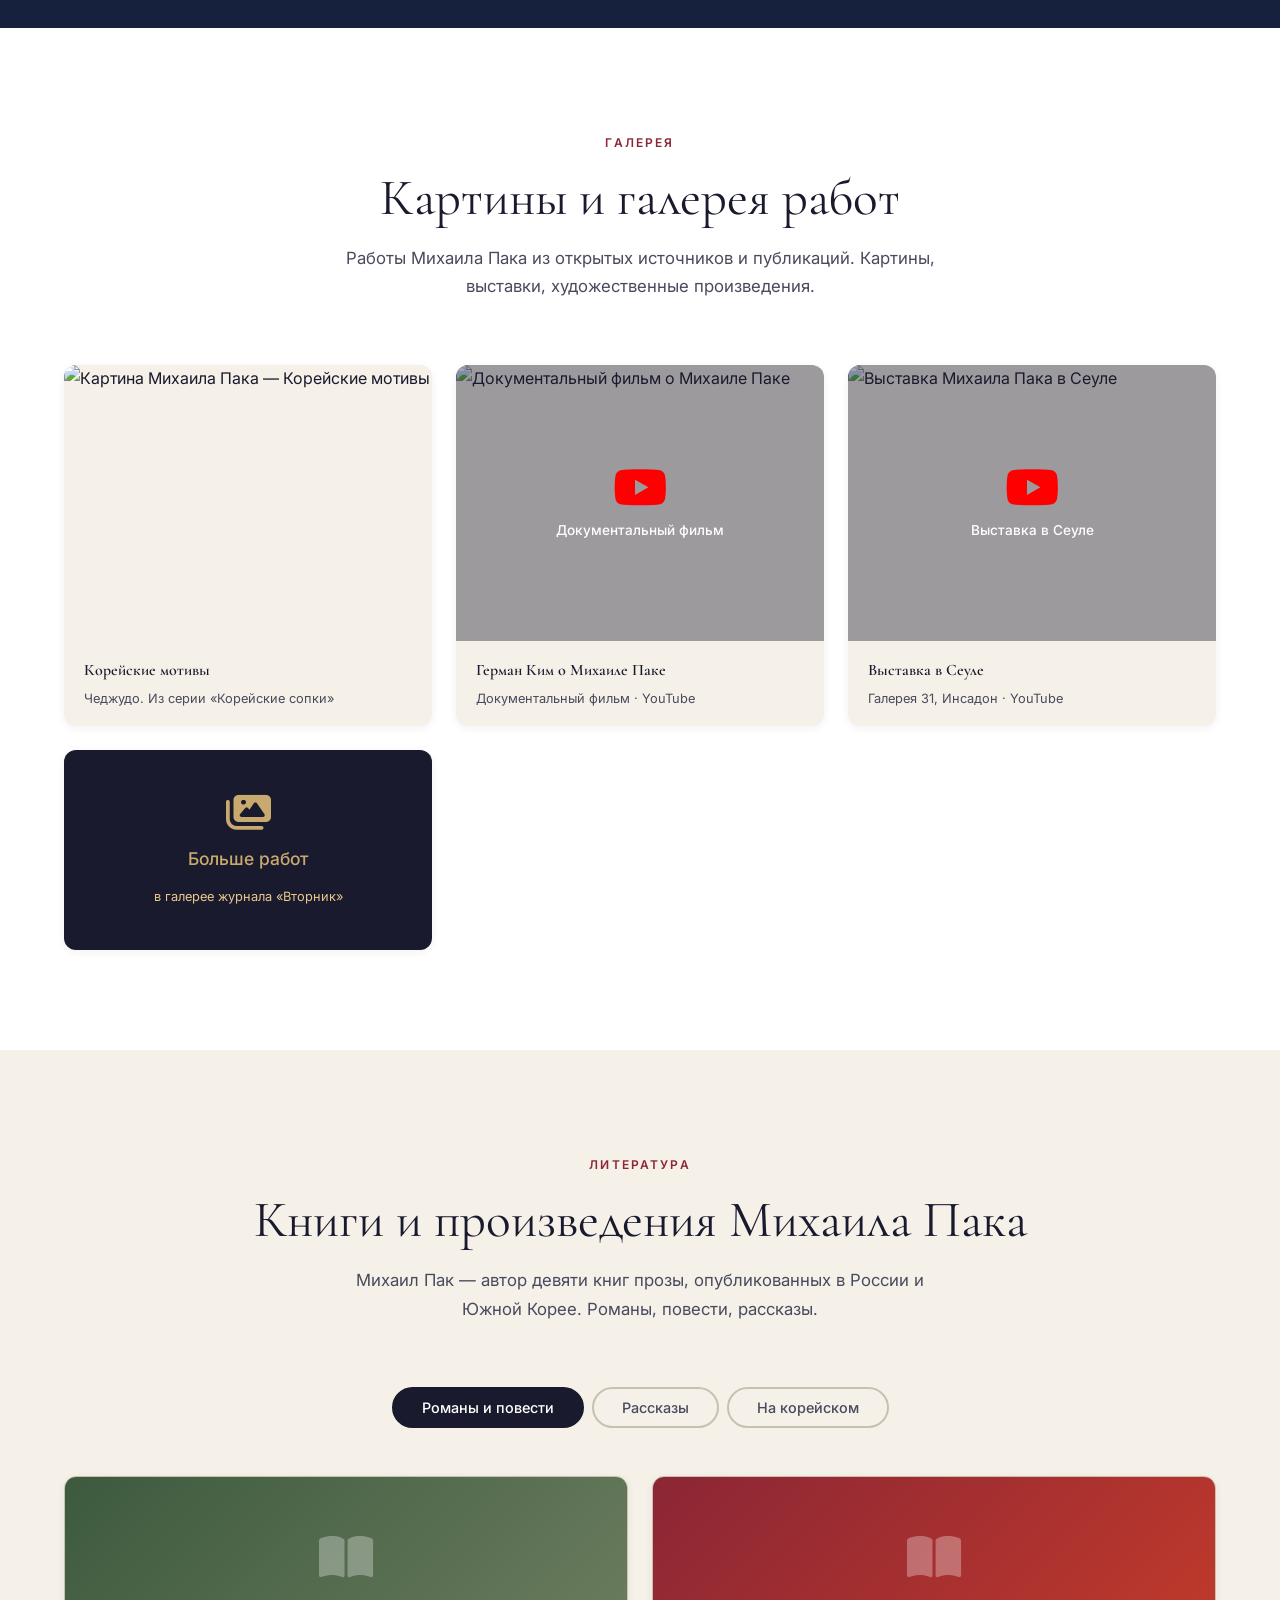
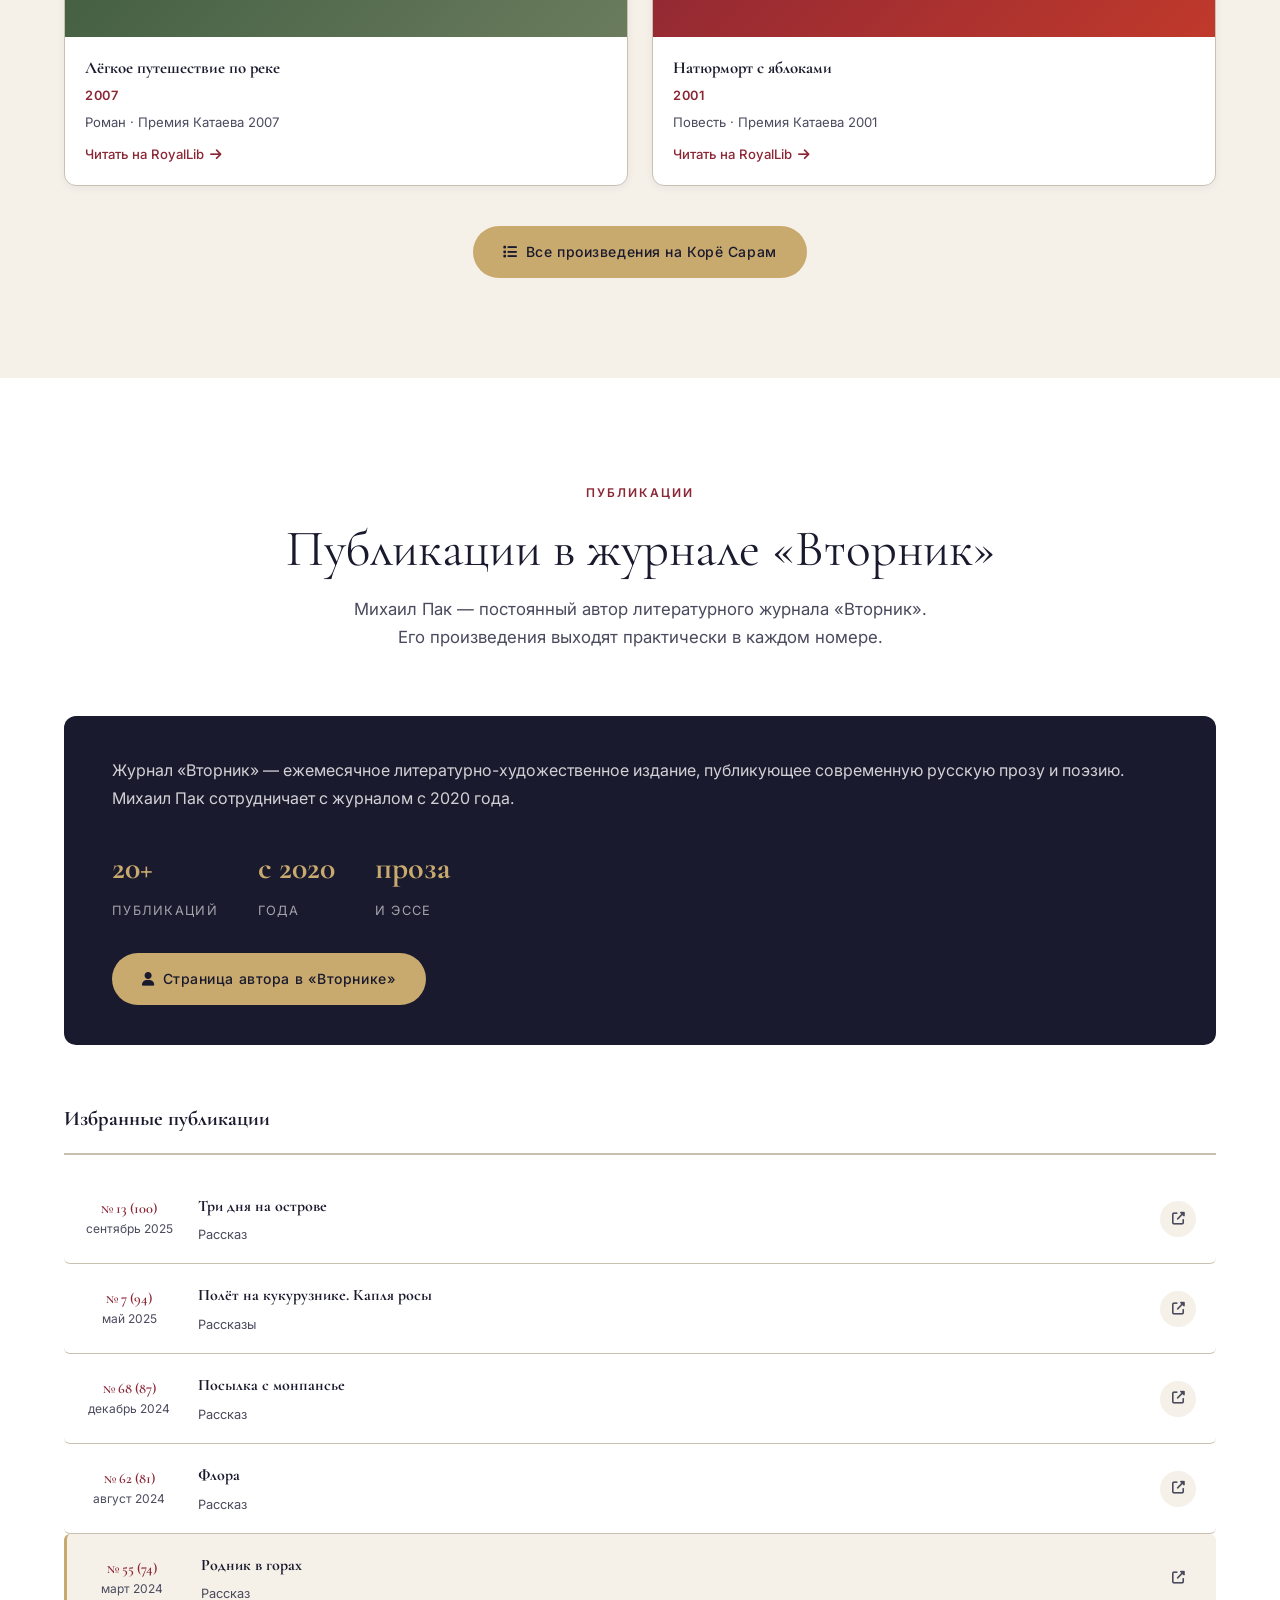
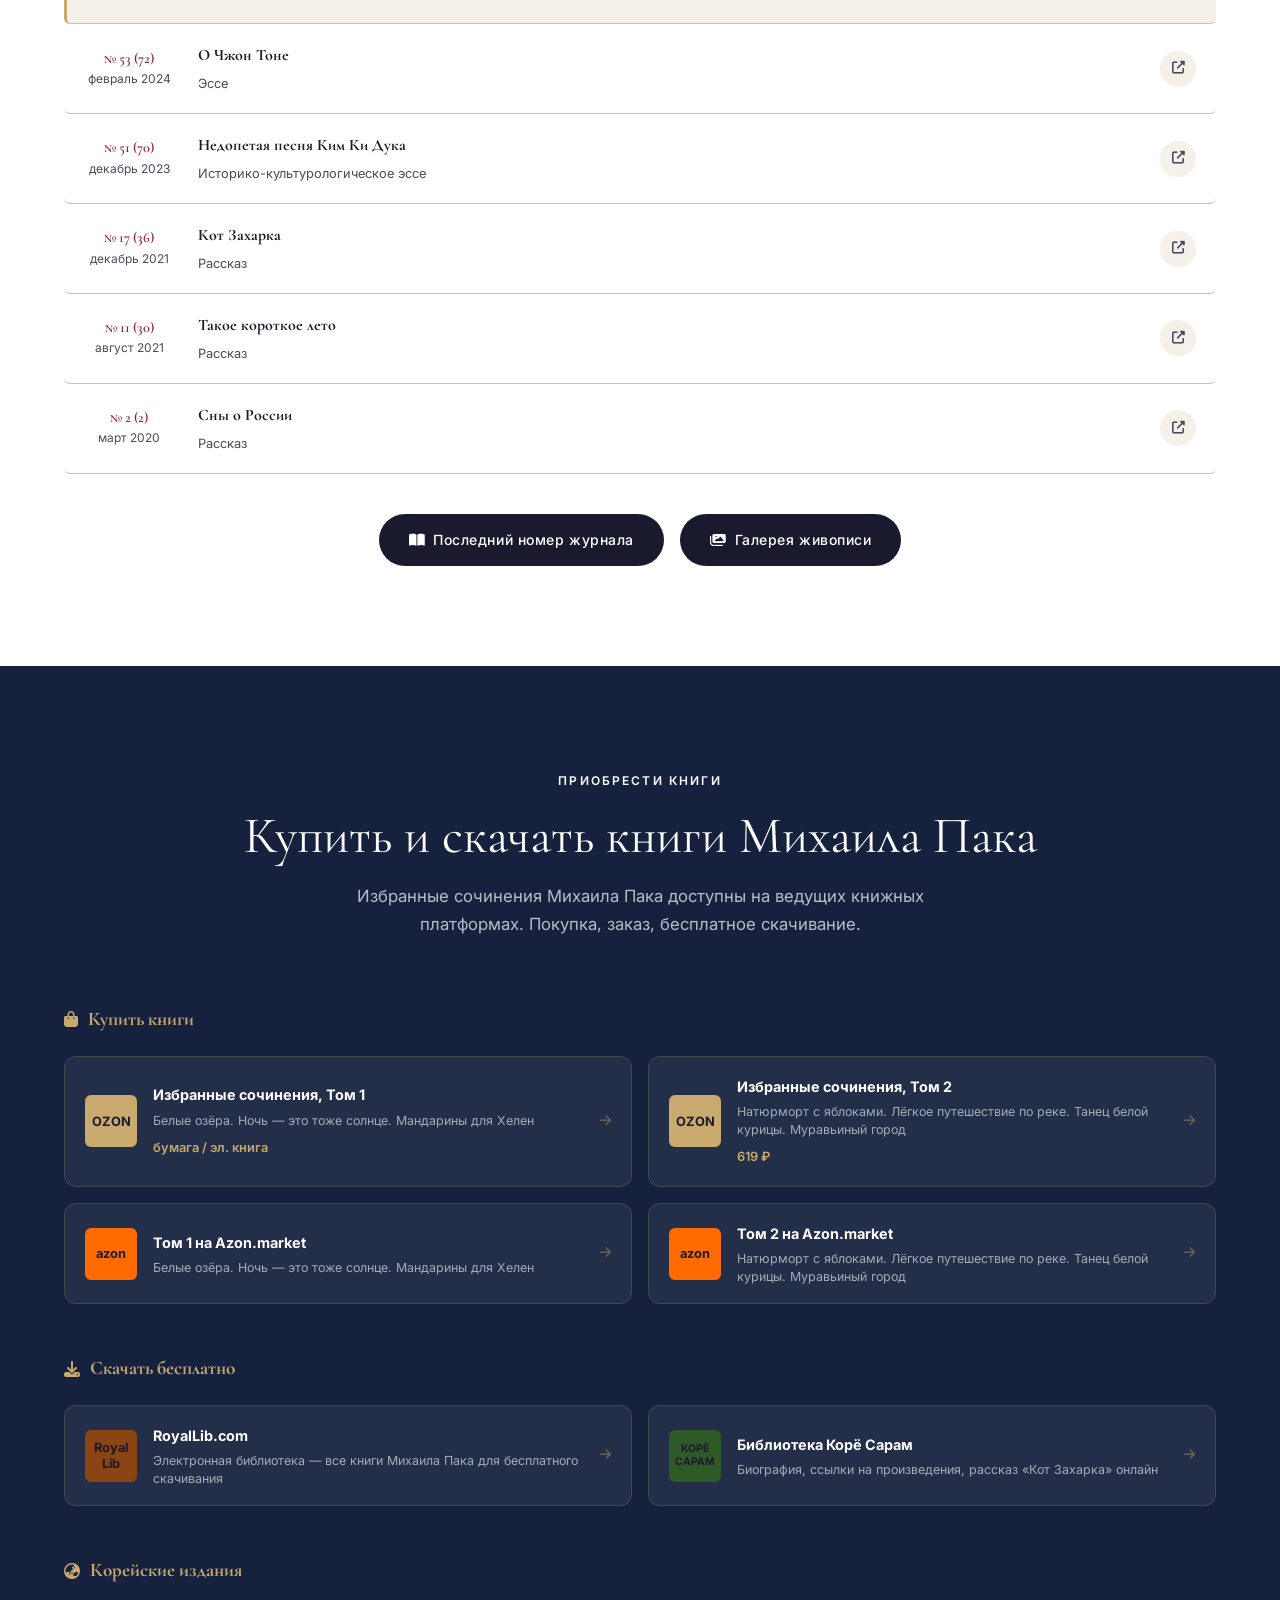
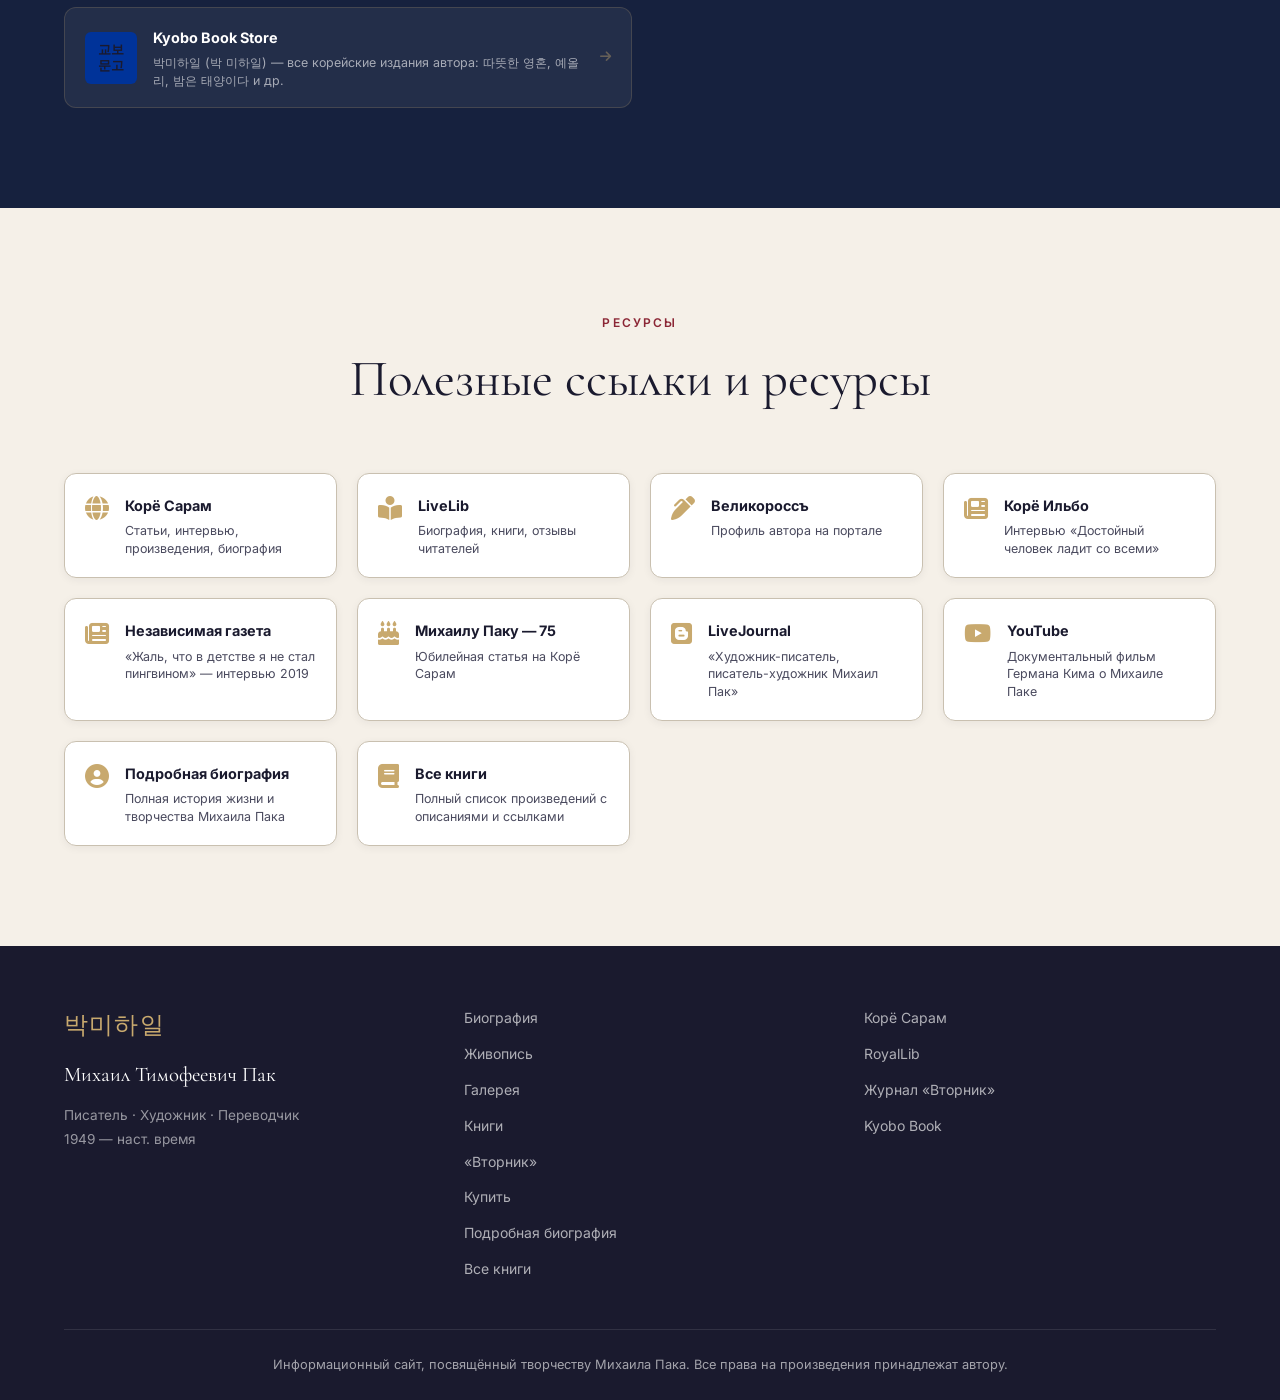
==== commit 92534ef3: "Реализация комплексной SEO-стратегии - Добавлены robots.txt и sitemap.xml - Оптимизированы метатеги " ====
--- a/index.html
+++ b/index.html
@@ -3,39 +3,91 @@
 <head>
   <meta charset="UTF-8" />
   <meta name="viewport" content="width=device-width, initial-scale=1.0, viewport-fit=cover" />
-  <title>Михаил Пак — писатель и художник</title>
-  <meta name="description" content="Михаил Тимофеевич Пак — российский корейский писатель и художник. Биография, галерея картин, литературные произведения, ссылки на публикации.">
+  <title>Михаил Пак — писатель и художник | Биография, картины, книги, премии</title>
+  <meta name="description" content="Михаил Тимофеевич Пак — российский корейский писатель и художник. Биография, галерея картин, литературные произведения, ссылки на публикации. Член Союза писателей и Союза художников России. Номинант Букеровской премии.">
+  <meta name="keywords" content="Михаил Пак, Михаил Тимофеевич Пак, писатель, художник, корейский писатель, корё сарам, картины, книги, биография, выставки, премии, литература, живопись">
+  <meta name="author" content="Михаил Тимофеевич Пак">
+  <link rel="canonical" href="https://dimgo66.github.io/mpark/">
   
   <!-- Open Graph / Facebook -->
   <meta property="og:type" content="website">
   <meta property="og:url" content="https://dimgo66.github.io/mpark/">
-  <meta property="og:title" content="Михаил Пак — писатель и художник">
-  <meta property="og:description" content="Михаил Тимофеевич Пак — российский корейский писатель и художник. Биография, галерея картин, литературные произведения.">
+  <meta property="og:title" content="Михаил Пак — писатель и художник | Биография, картины, книги">
+  <meta property="og:description" content="Михаил Тимофеевич Пак — российский корейский писатель и художник. Биография, галерея картин, литературные произведения, премии и выставки.">
   <meta property="og:image" content="https://raw.githubusercontent.com/dimgo66/mpark/main/icons/og-image.png">
   <meta property="og:image:width" content="1200">
   <meta property="og:image:height" content="630">
-  <meta property="og:image:alt" content="Фавикон с корейским иероглифом 박">
+  <meta property="og:image:alt" content="Михаил Пак — писатель и художник">
   <meta property="og:site_name" content="Михаил Пак">
+  <meta property="og:locale" content="ru_RU">
   
   <!-- Twitter Card -->
-  <meta name="twitter:card" content="summary">
+  <meta name="twitter:card" content="summary_large_image">
   <meta name="twitter:url" content="https://dimgo66.github.io/mpark/">
   <meta name="twitter:title" content="Михаил Пак — писатель и художник">
   <meta name="twitter:description" content="Михаил Тимофеевич Пак — российский корейский писатель и художник. Биография, галерея картин, литературные произведения.">
   <meta name="twitter:image" content="https://raw.githubusercontent.com/dimgo66/mpark/main/icons/og-image.png">
-  <meta name="twitter:image:alt" content="Фавикон с корейским иероглифом 박">
+  <meta name="twitter:image:alt" content="Михаил Пак — писатель и художник">
   
   <!-- Favicons -->
   <link rel="icon" type="image/svg+xml" href="icons/favicon.svg">
   <link rel="apple-touch-icon" sizes="180x180" href="icons/apple-touch-icon.png">
   <link rel="manifest" href="icons/site.webmanifest">
   <meta name="theme-color" content="#1a1a2e">
+  
+  <!-- SEO Meta -->
+  <meta name="robots" content="index, follow, max-image-preview:large">
+  <meta name="googlebot" content="index, follow">
+  <meta name="yandex" content="index, follow">
+  <meta name="geo.region" content="RU-MOW">
+  <meta name="geo.placename" content="Москва">
+  <meta name="geo.position" content="55.7558;37.6173">
+  <meta name="ICBM" content="55.7558, 37.6173">
+  
   <!-- Fonts & Styles -->
   <link rel="preconnect" href="https://fonts.googleapis.com">
   <link rel="preconnect" href="https://fonts.gstatic.com" crossorigin>
-  <link href="https://fonts.googleapis.com/css2?family=Cormorant+Garamond:ital,wght@0,300;0,400;0,500;0,600;1,300;1,400&family=Inter:wght@300;400;500;600&display=swap" rel="stylesheet">
-  <link rel="stylesheet" href="https://cdn.jsdelivr.net/npm/@fortawesome/fontawesome-free@6.4.0/css/all.min.css">
-  <link rel="stylesheet" href="css/style.css">
+  <!-- Preload критичных шрифтов -->
+  <link rel="preload" href="https://fonts.googleapis.com/css2?family=Cormorant+Garamond:ital,wght@0,300;0,400;0,500;0,600;1,300;1,400&family=Inter:wght@300;400;500;600&display=swap" as="style" onload="this.onload=null;this.rel='stylesheet'">
+  <noscript><link rel="stylesheet" href="https://fonts.googleapis.com/css2?family=Cormorant+Garamond:ital,wght@0,300;0,400;0,500;0,600;1,300;1,400&family=Inter:wght@300;400;500;600&display=swap"></noscript>
+  <link rel="preload" href="https://cdn.jsdelivr.net/npm/@fortawesome/fontawesome-free@6.4.0/css/all.min.css" as="style" onload="this.onload=null;this.rel='stylesheet'">
+  <noscript><link rel="stylesheet" href="https://cdn.jsdelivr.net/npm/@fortawesome/fontawesome-free@6.4.0/css/all.min.css"></noscript>
+  <link rel="preload" href="css/style.css" as="style" onload="this.onload=null;this.rel='stylesheet'">
+  <noscript><link rel="stylesheet" href="css/style.css"></noscript>
+  <!-- Inline критичный CSS для ускорения отображения -->
+  <style>
+    /* Критичный CSS для первого экрана */
+    .site-header, .hero, .hero-title, .hero-sub, .hero-cta {
+      opacity: 1;
+      transition: opacity 0.3s ease;
+    }
+    .site-header {
+      position: fixed;
+      top: 0;
+      left: 0;
+      right: 0;
+      z-index: 1000;
+      background: rgba(255, 255, 255, 0.95);
+      backdrop-filter: blur(10px);
+    }
+    .hero {
+      min-height: 100vh;
+      display: flex;
+      align-items: center;
+      justify-content: center;
+      position: relative;
+      overflow: hidden;
+    }
+  </style>
+  
+  <!-- Аналитика (требует настройки ID) -->
+  <script>
+    // Временный скрипт для отслеживания без настроенных ID
+    // Для активации аналитики замените ID в файле js/analytics.js
+    window.addEventListener('load', function() {
+      console.log('SEO оптимизация активирована. Для подключения аналитики настройте ID в js/analytics.js');
+    });
+  </script>
 </head>
 <body>
 
@@ -68,8 +120,8 @@
     <div class="hero-overlay"></div>
     <div class="hero-content">
       <p class="hero-tag">Писатель · Художник · Переводчик</p>
-      <h1 class="hero-title">Михаил<br>Тимофеевич<br>Пак</h1>
-      <p class="hero-sub">Роман — это картина словами.<br>Картина — это роман без слов.</p>
+      <h1 class="hero-title">Михаил Тимофеевич Пак — писатель и художник</h1>
+      <p class="hero-sub">Роман — это картина словами. Картина — это роман без слов.</p>
       <div class="hero-cta">
         <a href="#about" class="btn btn-light">О художнике</a>
         <a href="#gallery" class="btn btn-outline">Галерея</a>
@@ -89,7 +141,7 @@
     <div class="container">
       <div class="section-header">
         <span class="section-tag">О художнике</span>
-        <h2 class="section-title">Биография</h2>
+        <h2 class="section-title">Биография Михаила Пака</h2>
       </div>
       <div class="about-grid">
         <div class="about-photo-col">
@@ -166,7 +218,7 @@
     <div class="container">
       <div class="section-header section-header--light">
         <span class="section-tag">Изобразительное искусство</span>
-        <h2 class="section-title">Живопись</h2>
+        <h2 class="section-title">Живопись Михаила Пака</h2>
       </div>
       <div class="art-intro">
         <p>Живопись Михаила Пака — это воплощение того же гуманистического мировоззрения, что и его проза. Тонкая работа с цветом, поэтические мотивы, внутренняя гармония — художника называют лириком в обоих видах искусства.</p>
@@ -226,8 +278,8 @@
     <div class="container">
       <div class="section-header">
         <span class="section-tag">Галерея</span>
-        <h2 class="section-title">Картины</h2>
-        <p class="section-desc">Работы Михаила Пака из открытых источников и публикаций</p>
+        <h2 class="section-title">Картины и галерея работ</h2>
+        <p class="section-desc">Работы Михаила Пака из открытых источников и публикаций. Картины, выставки, художественные произведения.</p>
       </div>
       <div class="gallery-grid">
 
@@ -300,8 +352,8 @@
     <div class="container">
       <div class="section-header">
         <span class="section-tag">Литература</span>
-        <h2 class="section-title">Книги и произведения</h2>
-        <p class="section-desc">Михаил Пак — автор девяти книг прозы, опубликованных в России и Южной Корее</p>
+        <h2 class="section-title">Книги и произведения Михаила Пака</h2>
+        <p class="section-desc">Михаил Пак — автор девяти книг прозы, опубликованных в России и Южной Корее. Романы, повести, рассказы.</p>
       </div>
 
       <div class="books-tabs">
@@ -473,7 +525,7 @@
     <div class="container">
       <div class="section-header">
         <span class="section-tag">Публикации</span>
-        <h2 class="section-title">Журнал «Вторник»</h2>
+        <h2 class="section-title">Публикации в журнале «Вторник»</h2>
         <p class="section-desc">Михаил Пак — постоянный автор литературного журнала «Вторник». Его произведения выходят практически в каждом номере.</p>
       </div>
 
@@ -611,8 +663,8 @@
     <div class="container">
       <div class="section-header section-header--light">
         <span class="section-tag">Приобрести книги</span>
-        <h2 class="section-title">Купить и скачать</h2>
-        <p class="section-desc" style="color:rgba(255,255,255,0.7)">Избранные сочинения Михаила Пака доступны на ведущих книжных платформах</p>
+        <h2 class="section-title">Купить и скачать книги Михаила Пака</h2>
+        <p class="section-desc" style="color:rgba(255,255,255,0.7)">Избранные сочинения Михаила Пака доступны на ведущих книжных платформах. Покупка, заказ, бесплатное скачивание.</p>
       </div>
 
       <div class="buy-grid">
@@ -712,7 +764,7 @@
     <div class="container">
       <div class="section-header">
         <span class="section-tag">Ресурсы</span>
-        <h2 class="section-title">Полезные ссылки</h2>
+        <h2 class="section-title">Полезные ссылки и ресурсы</h2>
       </div>
       <div class="links-grid">
         <a href="https://koryo-saram.site/tag/mihail-pak/" target="_blank" rel="noopener" class="link-card">
@@ -769,6 +821,23 @@
           <div>
             <strong>YouTube</strong>
             <span>Документальный фильм Германа Кима о Михаиле Паке</span>
+          </div>
+        </a>
+        
+        <!-- Ссылки на дополнительные страницы сайта -->
+        <a href="pages/biography.html" class="link-card">
+          <i class="fas fa-user-circle" aria-hidden="true"></i>
+          <div>
+            <strong>Подробная биография</strong>
+            <span>Полная история жизни и творчества Михаила Пака</span>
+          </div>
+        </a>
+        
+        <a href="pages/books.html" class="link-card">
+          <i class="fas fa-book" aria-hidden="true"></i>
+          <div>
+            <strong>Все книги</strong>
+            <span>Полный список произведений с описаниями и ссылками</span>
           </div>
         </a>
       </div>
@@ -792,6 +861,8 @@
           <a href="#books">Книги</a>
           <a href="#vtornik">«Вторник»</a>
           <a href="#buy">Купить</a>
+          <a href="pages/biography.html">Подробная биография</a>
+          <a href="pages/books.html">Все книги</a>
         </div>
         <div class="footer-ext">
           <a href="https://koryo-saram.site/tag/mihail-pak/" target="_blank" rel="noopener">Корё Сарам</a>
@@ -816,6 +887,134 @@
     </div>
   </div>
 
-  <script src="js/main.js"></script>
+  <script src="js/image-optimizer.js" defer></script>
+  <script src="js/analytics.js" defer></script>
+  <script src="js/main.js" defer></script>
+
+  <!-- Schema.org микроразметка -->
+  <script type="application/ld+json">
+  {
+    "@context": "https://schema.org",
+    "@graph": [
+      {
+        "@type": "Person",
+        "@id": "https://dimgo66.github.io/mpark/#person",
+        "name": "Михаил Тимофеевич Пак",
+        "alternateName": ["Михаил Пак", "Mikhail Pak"],
+        "description": "Российский корейский писатель и художник, член Союза писателей России и Союза художников России.",
+        "birthDate": "1949",
+        "birthPlace": "Аккурган, Узбекистан",
+        "nationality": "Российская Федерация",
+        "gender": "Male",
+        "jobTitle": "Писатель, художник, переводчик",
+        "knowsLanguage": ["ru", "ko"],
+        "memberOf": [
+          {
+            "@type": "Organization",
+            "name": "Союз писателей России"
+          },
+          {
+            "@type": "Organization",
+            "name": "Союз художников России"
+          }
+        ],
+        "award": [
+          "Премия журнала «Korean Expatriate Literature» (1999)",
+          "Премия корейского ПЕН-клуба (2001)",
+          "Премия им. Валентина Катаева (2001, 2007)",
+          "Премия государственной телерадиокомпании KBS (2006)",
+          "Премия им. Куприна «Гранатовый браслет» (2010)",
+          "Премия Союза писателей Южной Кореи (2012)"
+        ],
+        "sameAs": [
+          "https://koryo-saram.site/tag/mihail-pak/",
+          "https://www.vtornik.online/autors/пак",
+          "https://royallib.com/author/pak_mihail.html",
+          "https://www.livelib.ru/author/1021617-mihail-pak"
+        ]
+      },
+      {
+        "@type": "WebSite",
+        "@id": "https://dimgo66.github.io/mpark/#website",
+        "url": "https://dimgo66.github.io/mpark/",
+        "name": "Михаил Пак — писатель и художник",
+        "description": "Сайт-портфолио писателя и художника Михаила Тимофеевича Пака",
+        "publisher": {
+          "@id": "https://dimgo66.github.io/mpark/#person"
+        },
+        "inLanguage": "ru-RU"
+      },
+      {
+        "@type": "BreadcrumbList",
+        "@id": "https://dimgo66.github.io/mpark/#breadcrumb",
+        "itemListElement": [
+          {
+            "@type": "ListItem",
+            "position": 1,
+            "name": "Главная",
+            "item": "https://dimgo66.github.io/mpark/"
+          },
+          {
+            "@type": "ListItem",
+            "position": 2,
+            "name": "Биография",
+            "item": "https://dimgo66.github.io/mpark/#about"
+          },
+          {
+            "@type": "ListItem",
+            "position": 3,
+            "name": "Живопись",
+            "item": "https://dimgo66.github.io/mpark/#art"
+          },
+          {
+            "@type": "ListItem",
+            "position": 4,
+            "name": "Галерея",
+            "item": "https://dimgo66.github.io/mpark/#gallery"
+          },
+          {
+            "@type": "ListItem",
+            "position": 5,
+            "name": "Книги",
+            "item": "https://dimgo66.github.io/mpark/#books"
+          }
+        ]
+      },
+      {
+        "@type": "Book",
+        "name": "Лёгкое путешествие по реке",
+        "author": {
+          "@id": "https://dimgo66.github.io/mpark/#person"
+        },
+        "bookFormat": "https://schema.org/Paperback",
+        "datePublished": "2007",
+        "isbn": "",
+        "publisher": "Издательство неизвестно",
+        "award": "Премия им. Валентина Катаева (2007)"
+      },
+      {
+        "@type": "Book",
+        "name": "Натюрморт с яблоками",
+        "author": {
+          "@id": "https://dimgo66.github.io/mpark/#person"
+        },
+        "bookFormat": "https://schema.org/Paperback",
+        "datePublished": "2001",
+        "award": "Премия им. Валентина Катаева (2001)"
+      },
+      {
+        "@type": "VisualArtwork",
+        "name": "Корейские мотивы. Чеджудо",
+        "creator": {
+          "@id": "https://dimgo66.github.io/mpark/#person"
+        },
+        "artform": "Живопись",
+        "artMedium": "Масло на холсте",
+        "description": "Картина из серии «Корейские сопки»"
+      }
+    ]
+  }
+  </script>
+
 </body>
 </html>
